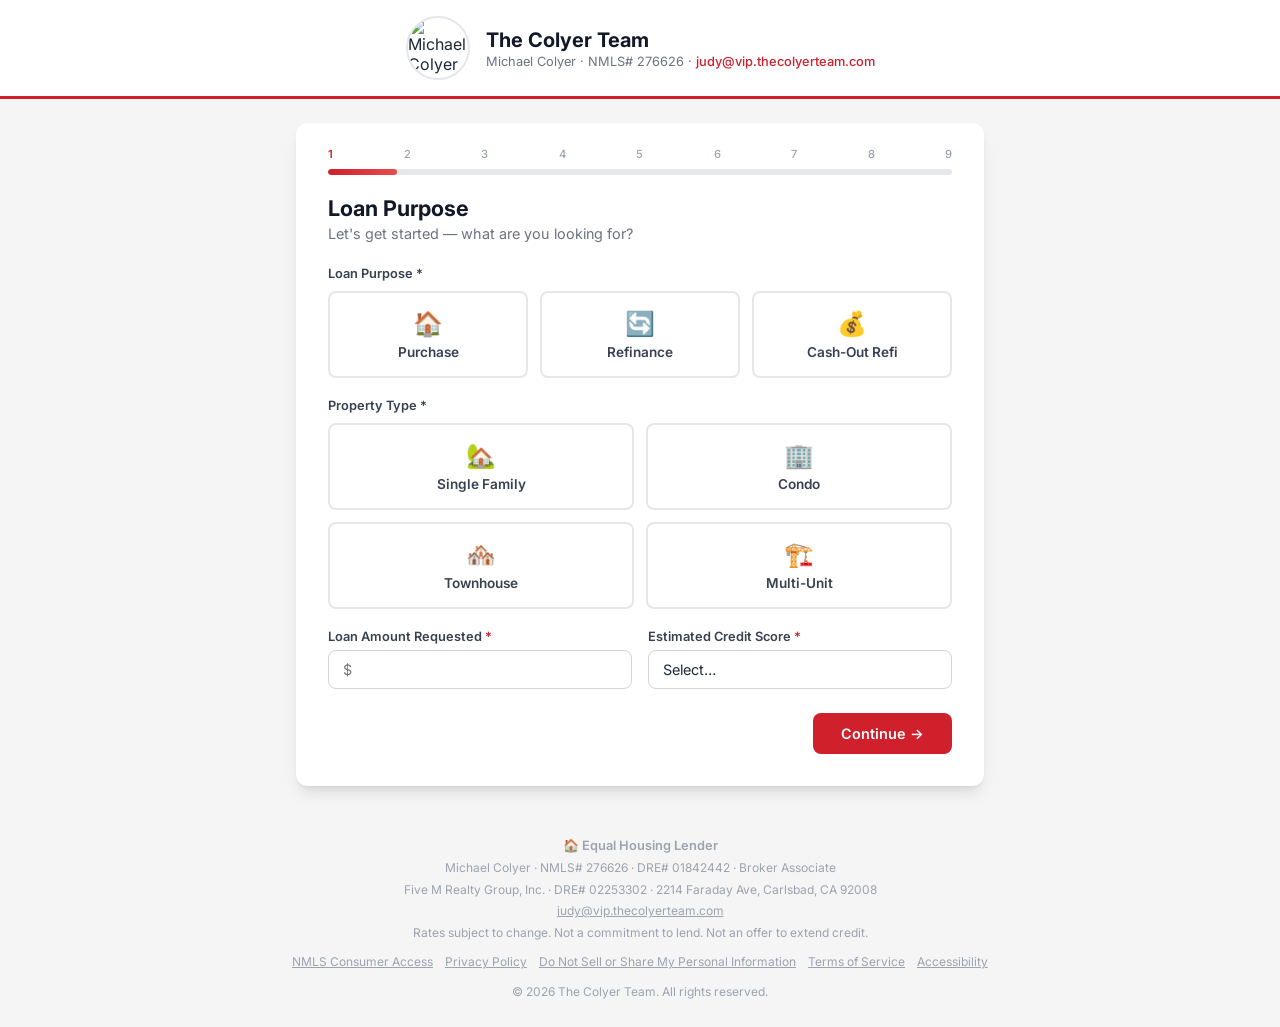
==== index.html @ 595a1e93 "Security fixes: Turnstile widget, RLS, token leak, data cleanup - Remove leaked Netlify deploy token" ====
<!DOCTYPE html>
<html lang="en">
<head>
<meta charset="UTF-8">
<meta name="viewport" content="width=device-width, initial-scale=1.0">
<title>Apply Online — The Colyer Team</title>
<meta name="description" content="Start your home loan application with The Colyer Team. Fast, secure, and easy online application.">
<script src="https://challenges.cloudflare.com/turnstile/v0/api.js" async defer></script>
<link rel="preconnect" href="https://fonts.googleapis.com">
<link href="https://fonts.googleapis.com/css2?family=Inter:wght@300;400;500;600;700&display=swap" rel="stylesheet">
<style>
*,*::before,*::after{box-sizing:border-box;margin:0;padding:0}
:root{--red:#CF202B;--red-dark:#a8191f;--red-light:#fef2f2;--gray-50:#f9fafb;--gray-100:#f3f4f6;--gray-200:#e5e7eb;--gray-300:#d1d5db;--gray-400:#9ca3af;--gray-500:#6b7280;--gray-600:#4b5563;--gray-700:#374151;--gray-800:#1f2937;--gray-900:#111827;--shadow:0 1px 3px rgba(0,0,0,.1),0 1px 2px rgba(0,0,0,.06);--shadow-md:0 4px 6px -1px rgba(0,0,0,.1),0 2px 4px -2px rgba(0,0,0,.1);--shadow-lg:0 10px 15px -3px rgba(0,0,0,.1),0 4px 6px -4px rgba(0,0,0,.1);--radius:8px;--radius-lg:12px}
html{font-family:'Inter',system-ui,-apple-system,sans-serif;color:var(--gray-800);background:#f5f5f5;-webkit-font-smoothing:antialiased}
body{min-height:100vh;display:flex;flex-direction:column}
a{color:var(--red);text-decoration:none}
.ohnohoney{opacity:0;position:absolute;top:0;left:0;height:0;width:0;z-index:-1;overflow:hidden}

/* Header */
.header{background:#fff;border-bottom:3px solid var(--red);padding:16px 24px;display:flex;align-items:center;justify-content:center;gap:16px;flex-wrap:wrap}
.header img{width:64px;height:64px;border-radius:50%;object-fit:cover;border:2px solid var(--gray-200)}
.header-info{text-align:left}
.header-info h1{font-size:1.25rem;font-weight:700;color:var(--gray-900)}
.header-info p{font-size:.8rem;color:var(--gray-500);margin-top:2px}
.header-info a{color:var(--red);font-weight:500}

/* Main container */
.main{flex:1;max-width:720px;width:100%;margin:24px auto;padding:0 16px}
.card{background:#fff;border-radius:var(--radius-lg);box-shadow:var(--shadow-lg);overflow:hidden}

/* Progress */
.progress-wrap{padding:24px 32px 0;position:relative}
.progress-steps{display:flex;justify-content:space-between;margin-bottom:8px;font-size:.7rem;color:var(--gray-400);font-weight:500}
.progress-steps span.active{color:var(--red);font-weight:600}
.progress-steps span.done{color:var(--gray-600)}
.progress-bar{height:6px;background:var(--gray-200);border-radius:3px;overflow:hidden}
.progress-fill{height:100%;background:linear-gradient(90deg,var(--red),#e74c4c);border-radius:3px;transition:width .4s ease}
.step-title{margin-top:20px;font-size:1.35rem;font-weight:700;color:var(--gray-900)}
.step-subtitle{font-size:.9rem;color:var(--gray-500);margin-top:4px}

/* Form */
.form-body{padding:24px 32px 32px}
.step{display:none}
.step.active{display:block}
.form-row{display:grid;grid-template-columns:1fr 1fr;gap:16px;margin-bottom:16px}
.form-row.single{grid-template-columns:1fr}
.form-row.triple{grid-template-columns:1fr 1fr 1fr}
.form-group{display:flex;flex-direction:column}
.form-group label{font-size:.8rem;font-weight:600;color:var(--gray-700);margin-bottom:6px}
.form-group .req{color:var(--red)}
.form-group input,.form-group select,.form-group textarea{padding:10px 14px;border:1.5px solid var(--gray-300);border-radius:var(--radius);font-size:.9rem;font-family:inherit;color:var(--gray-800);background:#fff;transition:border-color .2s,box-shadow .2s;outline:none}
.form-group input:focus,.form-group select:focus,.form-group textarea:focus{border-color:var(--red);box-shadow:0 0 0 3px rgba(207,32,43,.1)}
.form-group input.invalid,.form-group select.invalid{border-color:var(--red);background:var(--red-light)}
.form-group .error-msg{font-size:.75rem;color:var(--red);margin-top:4px;display:none}
.form-group input.invalid~.error-msg,.form-group select.invalid~.error-msg{display:block}
select{appearance:none;background-image:url("data:image/svg+xml,%3Csvg xmlns='http://www.w3.org/2000/svg' width='12' height='12' viewBox='0 0 12 12'%3E%3Cpath fill='%236b7280' d='M6 8L1 3h10z'/%3E%3C/svg%3E");background-repeat:no-repeat;background-position:right 12px center;padding-right:36px}

/* Radio/check cards */
.option-grid{display:grid;grid-template-columns:1fr 1fr;gap:12px;margin-bottom:20px}
.option-grid.col3{grid-template-columns:1fr 1fr 1fr}
.option-card{position:relative;border:2px solid var(--gray-200);border-radius:var(--radius);padding:16px;text-align:center;cursor:pointer;transition:all .2s;background:#fff}
.option-card:hover{border-color:var(--gray-400);background:var(--gray-50)}
.option-card.selected{border-color:var(--red);background:var(--red-light)}
.option-card input{position:absolute;opacity:0;width:0;height:0}
.option-card .icon{font-size:1.5rem;margin-bottom:6px}
.option-card .label{font-size:.85rem;font-weight:600;color:var(--gray-700)}
.option-card.selected .label{color:var(--red)}

/* Yes/No declarations */
.decl-item{display:flex;justify-content:space-between;align-items:center;padding:14px 0;border-bottom:1px solid var(--gray-100)}
.decl-item:last-child{border-bottom:none}
.decl-text{font-size:.85rem;color:var(--gray-700);flex:1;margin-right:16px}
.decl-toggle{display:flex;gap:8px}
.decl-toggle label{padding:6px 16px;border:1.5px solid var(--gray-300);border-radius:var(--radius);font-size:.8rem;font-weight:600;cursor:pointer;transition:all .2s}
.decl-toggle label:hover{border-color:var(--gray-400)}
.decl-toggle input{display:none}
.decl-toggle input:checked+label,.decl-toggle label.sel{background:var(--red);color:#fff;border-color:var(--red)}

/* Upload zone */
.upload-zone{border:2px dashed var(--gray-300);border-radius:var(--radius-lg);padding:40px 20px;text-align:center;cursor:pointer;transition:all .2s;background:var(--gray-50)}
.upload-zone:hover,.upload-zone.dragover{border-color:var(--red);background:var(--red-light)}
.upload-zone .icon{font-size:2.5rem;margin-bottom:8px}
.upload-zone p{font-size:.9rem;color:var(--gray-500)}
.upload-zone .browse{color:var(--red);font-weight:600;text-decoration:underline;cursor:pointer}
.file-list{margin-top:16px}
.file-item{display:flex;align-items:center;justify-content:space-between;padding:10px 14px;background:var(--gray-50);border-radius:var(--radius);margin-bottom:8px;font-size:.85rem}
.file-item .name{flex:1;overflow:hidden;text-overflow:ellipsis;white-space:nowrap;margin-right:12px}
.file-item .size{color:var(--gray-400);margin-right:12px;flex-shrink:0}
.file-item .remove{color:var(--red);cursor:pointer;font-weight:700;font-size:1.1rem;flex-shrink:0}

/* Review summary */
.review-section{margin-bottom:20px}
.review-section h3{font-size:.9rem;font-weight:700;color:var(--red);border-bottom:2px solid var(--red-light);padding-bottom:6px;margin-bottom:10px}
.review-row{display:flex;justify-content:space-between;padding:4px 0;font-size:.85rem}
.review-row .rlabel{color:var(--gray-500)}
.review-row .rval{font-weight:500;color:var(--gray-800);text-align:right;max-width:60%}

/* Consent */
.consent-box{background:var(--gray-50);border:1px solid var(--gray-200);border-radius:var(--radius);padding:16px;margin:16px 0;font-size:.8rem;color:var(--gray-600);line-height:1.6;max-height:200px;overflow-y:auto}
.check-row{display:flex;align-items:flex-start;gap:10px;margin:12px 0;font-size:.85rem;color:var(--gray-700)}
.check-row input[type=checkbox]{margin-top:3px;accent-color:var(--red);width:18px;height:18px;flex-shrink:0}
.sig-group{margin-top:16px}
.sig-group label{font-size:.8rem;font-weight:600;color:var(--gray-700);display:block;margin-bottom:6px}
.sig-group input{width:100%;padding:12px 16px;border:1.5px solid var(--gray-300);border-radius:var(--radius);font-size:1.1rem;font-family:'Brush Script MT',cursive,'Inter',sans-serif;font-style:italic;outline:none}
.sig-group input:focus{border-color:var(--red);box-shadow:0 0 0 3px rgba(207,32,43,.1)}

/* Buttons */
.btn-row{display:flex;justify-content:space-between;margin-top:24px;gap:12px}
.btn{padding:12px 28px;border-radius:var(--radius);font-size:.9rem;font-weight:600;font-family:inherit;cursor:pointer;transition:all .2s;border:none}
.btn-back{background:var(--gray-100);color:var(--gray-600)}.btn-back:hover{background:var(--gray-200)}
.btn-next{background:var(--red);color:#fff;margin-left:auto}.btn-next:hover{background:var(--red-dark)}
.btn-next:disabled{opacity:.5;cursor:not-allowed}
.btn-submit{background:var(--red);color:#fff;font-size:1rem;padding:14px 40px;margin-left:auto}.btn-submit:hover{background:var(--red-dark)}

/* Success */
.success-screen{display:none;text-align:center;padding:60px 32px}
.success-screen .checkmark{width:80px;height:80px;border-radius:50%;background:linear-gradient(135deg,#22c55e,#16a34a);margin:0 auto 24px;display:flex;align-items:center;justify-content:center;font-size:2.5rem;color:#fff}
.success-screen h2{font-size:1.5rem;font-weight:700;color:var(--gray-900);margin-bottom:8px}
.success-screen p{color:var(--gray-500);font-size:.95rem;margin-bottom:6px}

/* Footer */
.footer{text-align:center;padding:24px 16px;font-size:.75rem;color:var(--gray-400);line-height:1.8}
.footer .ehl{font-weight:600;font-size:.8rem}
.footer a{color:var(--gray-400);text-decoration:underline}
.footer a:hover{color:#fff}
.footer-links{margin:8px 0;display:flex;flex-wrap:wrap;justify-content:center;gap:4px 12px}
.compliance-modal-overlay{display:none;position:fixed;inset:0;background:rgba(0,0,0,.6);z-index:9999;align-items:center;justify-content:center}
.compliance-modal-overlay.active{display:flex}
.compliance-modal{background:#fff;color:#1f2937;border-radius:16px;max-width:600px;width:90%;max-height:80vh;overflow-y:auto;padding:32px;position:relative}
.compliance-modal h2{font-size:1.2rem;margin-bottom:12px}
.compliance-modal p,.compliance-modal li{font-size:.85rem;line-height:1.6;margin-bottom:8px}
.compliance-modal ul{padding-left:20px}
.compliance-modal .close-btn{position:absolute;top:12px;right:16px;font-size:1.5rem;cursor:pointer;color:#4b5563;background:none;border:none}

/* Responsive */
@media(max-width:600px){
  .form-row,.form-row.triple{grid-template-columns:1fr}
  .option-grid,.option-grid.col3{grid-template-columns:1fr 1fr}
  .form-body{padding:20px 16px 24px}
  .progress-wrap{padding:20px 16px 0}
  .header{padding:12px 16px}
  .btn{padding:10px 20px;font-size:.85rem}
}

/* Spinner */
.spinner{display:inline-block;width:20px;height:20px;border:3px solid rgba(255,255,255,.3);border-top-color:#fff;border-radius:50%;animation:spin .6s linear infinite;vertical-align:middle;margin-right:8px}
@keyframes spin{to{transform:rotate(360deg)}}
</style>
</head>
<body>

<!-- Header -->
<header class="header">
  <img src="https://apuctuqlmykeemtcasji.supabase.co/storage/v1/object/public/profile-photos/57f82d21-31e6-45b9-aa0d-c7b8764f464a/1770136298733-ri7748.png" alt="Michael Colyer" width="64" height="64">
  <div class="header-info">
    <h1>The Colyer Team</h1>
    <p>Michael Colyer · NMLS# 276626 · <a href="mailto:judy@vip.thecolyerteam.com">judy@vip.thecolyerteam.com</a></p>
  </div>
</header>

<main class="main">
<div class="card">

<!-- Progress -->
<div class="progress-wrap">
  <div class="progress-steps" id="progressSteps"></div>
  <div class="progress-bar"><div class="progress-fill" id="progressFill" style="width:11.1%"></div></div>
  <h2 class="step-title" id="stepTitle">Loan Purpose</h2>
  <p class="step-subtitle" id="stepSubtitle">Let's get started — what are you looking for?</p>
</div>

<form id="loanForm" novalidate autocomplete="off">
<!-- Honeypot -->
<div class="ohnohoney"><label>Leave blank<input type="text" name="website" id="ohnohoney" tabindex="-1" autocomplete="off"></label></div>
<input type="hidden" id="formLoadTime">

<div class="form-body">

<!-- Step 1: Loan Purpose -->
<div class="step active" data-step="1">
  <label style="font-size:.8rem;font-weight:600;color:var(--gray-700);margin-bottom:10px;display:block">Loan Purpose <span class="req">*</span></label>
  <div class="option-grid col3" data-field="loanPurpose">
    <label class="option-card"><input type="radio" name="loanPurpose" value="Purchase"><div class="icon">🏠</div><div class="label">Purchase</div></label>
    <label class="option-card"><input type="radio" name="loanPurpose" value="Refinance"><div class="icon">🔄</div><div class="label">Refinance</div></label>
    <label class="option-card"><input type="radio" name="loanPurpose" value="Cash-Out Refi"><div class="icon">💰</div><div class="label">Cash-Out Refi</div></label>
  </div>
  <label style="font-size:.8rem;font-weight:600;color:var(--gray-700);margin-bottom:10px;display:block">Property Type <span class="req">*</span></label>
  <div class="option-grid" data-field="propertyType">
    <label class="option-card"><input type="radio" name="propertyType" value="Single Family"><div class="icon">🏡</div><div class="label">Single Family</div></label>
    <label class="option-card"><input type="radio" name="propertyType" value="Condo"><div class="icon">🏢</div><div class="label">Condo</div></label>
    <label class="option-card"><input type="radio" name="propertyType" value="Townhouse"><div class="icon">🏘️</div><div class="label">Townhouse</div></label>
    <label class="option-card"><input type="radio" name="propertyType" value="Multi-Unit"><div class="icon">🏗️</div><div class="label">Multi-Unit</div></label>
  </div>
  <div class="form-row">
    <div class="form-group" id="loanAmountGroup"><label>Loan Amount Requested <span class="req">*</span></label><input type="text" name="loanAmount" placeholder="$" autocomplete="off" inputmode="numeric"><span class="error-msg">Required</span></div>
    <div class="form-group" id="purchasePriceGroup" style="display:none"><label>Estimated Purchase Price <span class="req">*</span></label><input type="text" name="purchasePrice" id="purchasePriceInput" placeholder="$" autocomplete="off" inputmode="numeric"><span class="error-msg">Required</span></div>
    <div class="form-group"><label>Estimated Credit Score <span class="req">*</span></label><select name="estimatedCreditScore"><option value="">Select…</option><option>760+</option><option>740-759</option><option>720-739</option><option>700-719</option><option>680-699</option><option>660-679</option><option>640-659</option><option>620-639</option><option>Below 620</option></select><span class="error-msg">Required</span></div>
  </div>
  <div class="form-row" id="downPaymentRow" style="display:none">
    <div class="form-group"><label>Down Payment Amount</label><input type="text" name="downPayment" id="downPaymentInput" placeholder="$" autocomplete="off" inputmode="numeric"></div>
    <div class="form-group"><label>Down Payment Source</label><select name="downPaymentSource"><option value="">Select…</option><option>Savings</option><option>Gift</option><option>Sale of Property</option><option>Other</option></select></div>
  </div>
  <div class="form-row single" id="calcLoanAmountRow" style="display:none">
    <div class="form-group">
      <label>Loan Amount <span style="color:var(--gray-400);font-weight:400;font-style:italic;font-size:.75rem">(calculated: Purchase Price − Down Payment)</span></label>
      <input type="text" id="calcLoanAmountDisplay" readonly placeholder="—" style="background:var(--gray-50);color:var(--gray-700);cursor:default;font-weight:600;border-color:var(--gray-200)">
      <span id="downPaymentErrorMsg" style="font-size:.75rem;color:var(--red);margin-top:4px;display:none">Down payment cannot exceed purchase price</span>
    </div>
  </div>
</div>

<!-- Step 2: Property Info -->
<div class="step" data-step="2">
  <div class="form-row single"><div class="form-group"><label>Property Address <span class="req">*</span></label><input type="text" name="propAddress" data-min="8" autocomplete="off"><span class="error-msg">Please enter a valid address (min 8 characters)</span></div></div>
  <div class="form-row triple">
    <div class="form-group"><label>City <span class="req">*</span></label><input type="text" name="propCity" data-min="2" autocomplete="off"><span class="error-msg">Required</span></div>
    <div class="form-group"><label>State <span class="req">*</span></label><select name="propState"><option value="">Select…</option></select><span class="error-msg">Required</span></div>
    <div class="form-group"><label>ZIP <span class="req">*</span></label><input type="text" name="propZip" maxlength="5" pattern="\d{5}" autocomplete="off"><span class="error-msg">5-digit ZIP</span></div>
  </div>
  <div class="form-row">
    <div class="form-group"><label>Estimated Value <span class="req">*</span></label><input type="text" name="propValue" placeholder="$" autocomplete="off" inputmode="numeric"><span class="error-msg">Required</span></div>
    <div class="form-group"><label>Intended Use <span class="req">*</span></label><select name="propUse"><option value="">Select…</option><option>Primary Residence</option><option>Secondary Home</option><option>Investment Property</option></select><span class="error-msg">Required</span></div>
  </div>
  <div class="form-row single"><div class="form-group"><label>County</label><input type="text" name="propCounty" autocomplete="off"></div></div>
</div>

<!-- Step 3: Borrower Info -->
<div class="step" data-step="3">
  <div class="form-row">
    <div class="form-group"><label>First Name <span class="req">*</span></label><input type="text" name="firstName" data-min="2" autocomplete="off"><span class="error-msg">Min 2 characters</span></div>
    <div class="form-group"><label>Last Name <span class="req">*</span></label><input type="text" name="lastName" data-min="2" autocomplete="off"><span class="error-msg">Min 2 characters</span></div>
  </div>
  <div class="form-row">
    <div class="form-group"><label>Email <span class="req">*</span></label><input type="email" name="email" autocomplete="off"><span class="error-msg">Valid email required</span></div>
    <div class="form-group"><label>Phone <span class="req">*</span></label><input type="tel" name="phone" placeholder="(555) 555-5555" inputmode="numeric" autocomplete="off"><span class="error-msg">10-11 digits required</span></div>
  </div>
  <div class="form-row">
    <div class="form-group"><label>Date of Birth <span class="req">*</span></label><input type="text" name="dob" placeholder="MM/DD/YYYY" inputmode="numeric" maxlength="10" autocomplete="off"><span class="error-msg">Enter as MM/DD/YYYY</span></div>
    <div class="form-group"><label>Marital Status <span class="req">*</span></label><select name="maritalStatus"><option value="">Select…</option><option>Single</option><option>Married</option><option>Separated</option><option>Divorced</option><option>Widowed</option></select><span class="error-msg">Required</span></div>
  </div>
  <div class="form-row">
    <div class="form-group"><label>Number of Dependents</label><input type="number" name="dependents" min="0" max="20" value="0" autocomplete="off"></div>
    <div class="form-group"><label>Social Security Number <span class="req">*</span></label><input type="password" name="ssn" maxlength="11" placeholder="XXX-XX-XXXX" autocomplete="off" inputmode="numeric"><span class="error-msg">9 digits required</span></div>
  </div>

  <p style="font-size:.85rem;font-weight:600;color:var(--gray-600);margin:16px 0 10px">Race/Ethnicity (HMDA)</p>
  <div style="display:grid;grid-template-columns:1fr 1fr;gap:8px;margin-bottom:16px" id="raceEthnicityGroup">
    <label class="check-row" style="margin:0"><input type="checkbox" name="raceEthnicity" value="American Indian/Alaska Native"> American Indian/Alaska Native</label>
    <label class="check-row" style="margin:0"><input type="checkbox" name="raceEthnicity" value="Asian"> Asian</label>
    <label class="check-row" style="margin:0"><input type="checkbox" name="raceEthnicity" value="Black/African American"> Black/African American</label>
    <label class="check-row" style="margin:0"><input type="checkbox" name="raceEthnicity" value="Native Hawaiian/Pacific Islander"> Native Hawaiian/Pacific Islander</label>
    <label class="check-row" style="margin:0"><input type="checkbox" name="raceEthnicity" value="White"> White</label>
    <label class="check-row" style="margin:0"><input type="checkbox" name="raceEthnicity" value="Hispanic/Latino"> Hispanic/Latino</label>
    <label class="check-row" style="margin:0"><input type="checkbox" name="raceEthnicity" value="Not Hispanic/Latino"> Not Hispanic/Latino</label>
    <label class="check-row" style="margin:0"><input type="checkbox" name="raceEthnicity" value="I do not wish to provide"> I do not wish to provide</label>
  </div>

  <p style="font-size:.85rem;font-weight:600;color:var(--gray-600);margin:0 0 10px">Sex</p>
  <div style="display:flex;gap:16px;margin-bottom:16px">
    <label class="check-row" style="margin:0"><input type="radio" name="sex" value="Male" style="accent-color:var(--red)"> Male</label>
    <label class="check-row" style="margin:0"><input type="radio" name="sex" value="Female" style="accent-color:var(--red)"> Female</label>
    <label class="check-row" style="margin:0"><input type="radio" name="sex" value="I do not wish to provide" style="accent-color:var(--red)"> I do not wish to provide</label>
  </div>

  <div style="margin-top:16px">
    <label style="display:flex;align-items:center;gap:8px;cursor:pointer;font-size:.85rem;font-weight:600;color:var(--gray-700)">
      <input type="checkbox" id="addCoBorrower" style="accent-color:var(--red);width:18px;height:18px"> Add Co-Borrower
    </label>
    <div id="coBorrowerBlock" style="display:none;margin-top:12px;padding:16px;border:1px solid var(--gray-200);border-radius:var(--radius-lg);background:var(--gray-50)">
      <div class="form-row">
        <div class="form-group"><label>Co-Borrower First Name</label><input type="text" name="coBorrFirstName" autocomplete="off"></div>
        <div class="form-group"><label>Co-Borrower Last Name</label><input type="text" name="coBorrLastName" autocomplete="off"></div>
      </div>
      <div class="form-row">
        <div class="form-group"><label>Co-Borrower Email</label><input type="email" name="coBorrEmail" autocomplete="off"></div>
        <div class="form-group"><label>Co-Borrower Phone</label><input type="tel" name="coBorrPhone" inputmode="numeric" autocomplete="off"></div>
      </div>
      <div class="form-row">
        <div class="form-group"><label>Co-Borrower Date of Birth</label><input type="text" name="coBorrDob" placeholder="MM/DD/YYYY" inputmode="numeric" maxlength="10" autocomplete="off"></div>
        <div class="form-group"><label>Co-Borrower SSN</label><input type="password" name="coBorrSsn" maxlength="11" placeholder="XXX-XX-XXXX" autocomplete="off" inputmode="numeric"></div>
      </div>
      <div class="form-row single">
        <div class="form-group"><label>Co-Borrower Marital Status</label><select name="coBorrMarital"><option value="">Select…</option><option>Single</option><option>Married</option><option>Separated</option><option>Divorced</option><option>Widowed</option></select></div>
      </div>
    </div>
  </div>
</div>

<!-- Step 4: Current Address -->
<div class="step" data-step="4">
  <div class="form-row single"><div class="form-group"><label>Street Address <span class="req">*</span></label><input type="text" name="curStreet" data-min="8" autocomplete="off"><span class="error-msg">Min 8 characters</span></div></div>
  <div class="form-row triple">
    <div class="form-group"><label>City <span class="req">*</span></label><input type="text" name="curCity" data-min="2" autocomplete="off"><span class="error-msg">Required</span></div>
    <div class="form-group"><label>State <span class="req">*</span></label><select name="curState"><option value="">Select…</option></select><span class="error-msg">Required</span></div>
    <div class="form-group"><label>ZIP <span class="req">*</span></label><input type="text" name="curZip" maxlength="5" pattern="\d{5}" autocomplete="off"><span class="error-msg">5-digit ZIP</span></div>
  </div>
  <div class="form-row">
    <div class="form-group"><label>Own or Rent <span class="req">*</span></label><select name="curOwnRent"><option value="">Select…</option><option>Own</option><option>Rent</option><option>Living Rent-Free</option></select><span class="error-msg">Required</span></div>
    <div class="form-group"><label>Years at Address <span class="req">*</span></label><input type="number" name="curYears" min="0" max="99" autocomplete="off"><span class="error-msg">Required</span></div>
  </div>
  <div class="form-row single"><div class="form-group"><label>Monthly Housing Expense (rent/mortgage payment)</label><input type="text" name="monthlyHousingExpense" placeholder="$/mo" autocomplete="off" inputmode="numeric"></div></div>
  <div id="prevAddrBlock" style="display:none">
    <p style="font-size:.85rem;font-weight:600;color:var(--gray-600);margin:16px 0 10px">Previous Address (less than 2 years at current)</p>
    <div class="form-row single"><div class="form-group"><label>Street</label><input type="text" name="prevStreet" autocomplete="off"></div></div>
    <div class="form-row triple">
      <div class="form-group"><label>City</label><input type="text" name="prevCity" autocomplete="off"></div>
      <div class="form-group"><label>State</label><select name="prevState"><option value="">Select…</option></select></div>
      <div class="form-group"><label>ZIP</label><input type="text" name="prevZip" maxlength="5" autocomplete="off"></div>
    </div>
  </div>
</div>

<!-- Step 5: Employment -->
<div class="step" data-step="5">
  <div class="form-row">
    <div class="form-group"><label>Employer Name <span class="req">*</span></label><input type="text" name="empName" data-min="2" autocomplete="off"><span class="error-msg">Required</span></div>
    <div class="form-group"><label>Job Title <span class="req">*</span></label><input type="text" name="empTitle" data-min="2" autocomplete="off"><span class="error-msg">Required</span></div>
  </div>
  <div class="form-row">
    <div class="form-group"><label>Employer Phone</label><input type="tel" name="empPhone" inputmode="numeric" autocomplete="off"></div>
    <div class="form-group"><label>Start Date <span class="req">*</span></label><input type="text" name="empStartDate" placeholder="MM/YYYY" inputmode="numeric" maxlength="7" autocomplete="off"><span class="error-msg">Enter as MM/YYYY</span></div>
  </div>
  <div class="form-row single">
    <div class="form-group"><label style="color:var(--gray-500);font-style:italic" id="empYearsCalc"></label>
    <input type="hidden" name="empYears" value="">
    </div>
  </div>
  <div class="form-row">
    <div class="form-group"><label>Self-Employed?</label><select name="selfEmployed"><option value="No">No</option><option value="Yes">Yes</option></select></div>
    <div class="form-group"></div>
  </div>

  <p style="font-size:.85rem;font-weight:600;color:var(--gray-600);margin:16px 0 10px">Monthly Income Breakdown <span class="req">*</span></p>
  <div class="form-row">
    <div class="form-group"><label>Base / Salary <span class="req">*</span></label><input type="text" name="baseIncome" placeholder="$/mo" autocomplete="off" inputmode="numeric"><span class="error-msg">Required</span></div>
    <div class="form-group"><label>Overtime</label><input type="text" name="overtimeIncome" placeholder="$/mo" autocomplete="off" inputmode="numeric"></div>
  </div>
  <div class="form-row">
    <div class="form-group"><label>Bonus</label><input type="text" name="bonusIncome" placeholder="$/mo" autocomplete="off" inputmode="numeric"></div>
    <div class="form-group"><label>Commission</label><input type="text" name="commissionIncome" placeholder="$/mo" autocomplete="off" inputmode="numeric"></div>
  </div>
  <div class="form-row">
    <div class="form-group"><label>Other Income</label><input type="text" name="otherIncome" placeholder="$/mo" autocomplete="off" inputmode="numeric"></div>
    <div class="form-group"><label>Other Income Source</label><input type="text" name="otherIncomeSource" placeholder="e.g. rental, alimony" autocomplete="off"></div>
  </div>
  <div class="form-row single">
    <div class="form-group"><label style="font-weight:700;color:var(--gray-800)" id="totalIncomeLabel">Total Monthly Income: $0</label>
    <input type="hidden" name="monthlyIncome" value="">
    </div>
  </div>

  <div id="prevEmpBlock" style="display:none">
    <p style="font-size:.85rem;font-weight:600;color:var(--gray-600);margin:16px 0 10px">Previous Employer (less than 2 years at current)</p>
    <div class="form-row">
      <div class="form-group"><label>Employer</label><input type="text" name="prevEmpName" autocomplete="off"></div>
      <div class="form-group"><label>Title</label><input type="text" name="prevEmpTitle" autocomplete="off"></div>
    </div>
    <div class="form-row">
      <div class="form-group"><label>Start Date</label><input type="text" name="prevEmpStartDate" placeholder="MM/YYYY" inputmode="numeric" maxlength="7" autocomplete="off"></div>
      <div class="form-group"><label>Monthly Income</label><input type="text" name="prevEmpIncome" placeholder="$" autocomplete="off" inputmode="numeric"></div>
    </div>
    <input type="hidden" name="prevEmpYears" value="">
  </div>
</div>

<!-- Step 6: Assets & Liabilities -->
<div class="step" data-step="6">
  <p style="font-size:.85rem;font-weight:600;color:var(--gray-600);margin-bottom:12px">Assets</p>
  <div class="form-row">
    <div class="form-group"><label>Checking Account Balance</label><input type="text" name="checkingBal" placeholder="$" autocomplete="off" inputmode="numeric"></div>
    <div class="form-group"><label>Savings Account Balance</label><input type="text" name="savingsBal" placeholder="$" autocomplete="off" inputmode="numeric"></div>
  </div>
  <div class="form-row single"><div class="form-group"><label>Other Real Estate Owned (estimated value)</label><input type="text" name="otherRE" placeholder="$0" autocomplete="off" inputmode="numeric"></div></div>
  <div class="form-row">
    <div class="form-group"><label>Retirement Account Balance</label><input type="text" name="retirementBal" placeholder="$" autocomplete="off" inputmode="numeric"></div>
    <div class="form-group"><label>Stocks/Bonds Balance</label><input type="text" name="stocksBondsBal" placeholder="$" autocomplete="off" inputmode="numeric"></div>
  </div>
  <div class="form-row">
    <div class="form-group"><label>Gift Funds Amount</label><input type="text" name="giftFundsAmount" placeholder="$" autocomplete="off" inputmode="numeric"></div>
    <div class="form-group"><label>Gift Funds Source</label><select name="giftFundsSource"><option value="">Select…</option><option>Relative</option><option>Employer</option><option>Government</option><option>Other</option></select></div>
  </div>
  <p style="font-size:.85rem;font-weight:600;color:var(--gray-600);margin:16px 0 12px">Monthly Debts</p>
  <div class="form-row">
    <div class="form-group"><label>Auto Loan</label><input type="text" name="debtAuto" placeholder="$/mo" autocomplete="off" inputmode="numeric"></div>
    <div class="form-group"><label>Student Loans</label><input type="text" name="debtStudent" placeholder="$/mo" autocomplete="off" inputmode="numeric"></div>
  </div>
  <div class="form-row">
    <div class="form-group"><label>Credit Card Payments</label><input type="text" name="debtCC" placeholder="$/mo" autocomplete="off" inputmode="numeric"></div>
    <div class="form-group"><label>Other Mortgage</label><input type="text" name="debtMortgage" placeholder="$/mo" autocomplete="off" inputmode="numeric"></div>
  </div>
</div>

<!-- Step 7: Declarations -->
<div class="step" data-step="7">
  <div id="declarations"></div>
</div>

<!-- Step 8: Document Upload -->
<div class="step" data-step="8">
  <p style="font-size:.85rem;color:var(--gray-500);margin-bottom:16px">You can securely upload recent paystubs, W-2s, tax returns, and other requested docs here. You'll also receive a secure 'needs list' link after you apply where you can upload additional documents.</p>
  <div class="upload-zone" id="uploadZone">
    <div class="icon">📄</div>
    <p>Drag & drop files here or <span class="browse">browse</span></p>
    <p style="font-size:.75rem;color:var(--gray-400);margin-top:8px">PDF, JPG, PNG · Max 10MB per file · Max 50MB total</p>
  </div>
  <input type="file" id="fileInput" multiple accept=".pdf,.jpg,.jpeg,.png" style="display:none">
  <div class="file-list" id="fileList"></div>
</div>

<!-- Step 9: Review & Submit -->
<div class="step" data-step="9">
  <div id="reviewSummary"></div>
  <div class="consent-box">
    <strong>Authorization & Consent</strong><br><br>
    By signing below, I authorize The Colyer Team and its lending partners to verify the information provided in this application, including but not limited to employment, income, assets, and credit history. I consent to the pulling of my credit report for the purpose of evaluating my mortgage application.<br><br>
    I certify that all information provided is true and accurate to the best of my knowledge. I understand that providing false information may result in denial of my application and potential legal consequences.<br><br>
    I acknowledge that this application is not a commitment to lend and that all loans are subject to underwriting approval, property appraisal, and satisfaction of all applicable conditions.
  </div>
  <div class="check-row"><input type="checkbox" id="consentCredit"><label for="consentCredit">I authorize a credit check and verification of the information provided. <span class="req">*</span></label></div>
  <div class="check-row"><input type="checkbox" id="consentEsign"><label for="consentEsign">I agree to conduct this transaction electronically (E-Sign consent). <span class="req">*</span></label></div>
  <div class="sig-group">
    <label>Electronic Signature (type your full legal name) <span class="req">*</span></label>
    <input type="text" id="eSignature" placeholder="Your Full Legal Name" autocomplete="off">
  </div>
</div>

<!-- Turnstile -->
<div class="cf-turnstile" data-sitekey="0x4AAAAAAC-J09w-tH_XGw8q" data-callback="onTurnstileSuccess" style="margin-top:16px;"></div>
<input type="hidden" id="cfTurnstileResponse" name="cf_turnstile_response" value="">

<!-- Buttons -->
<div class="btn-row">
  <button type="button" class="btn btn-back" id="btnBack" style="display:none">← Back</button>
  <button type="button" class="btn btn-next" id="btnNext">Continue →</button>
  <button type="button" class="btn btn-submit" id="btnSubmit" style="display:none">Submit Application</button>
</div>

</div>
</form>

<!-- Success -->
<div class="success-screen" id="successScreen">
  <div class="checkmark">✓</div>
  <h2>Application Submitted!</h2>
  <p>Thank you for applying with The Colyer Team.</p>
  <p><strong>We'll contact you within 1 business day.</strong></p>
  <p style="margin-top:20px;font-size:.85rem;color:var(--gray-400)">Questions? Email <a href="mailto:judy@vip.thecolyerteam.com">judy@vip.thecolyerteam.com</a></p>
</div>

</div>
</main>

<footer class="footer">
  <div class="ehl">🏠 Equal Housing Lender</div>
  Michael Colyer · NMLS# 276626 · DRE# 01842442 · Broker Associate<br>
  Five M Realty Group, Inc. · DRE# 02253302 · 2214 Faraday Ave, Carlsbad, CA 92008<br>
  <a href="mailto:judy@vip.thecolyerteam.com">judy@vip.thecolyerteam.com</a><br>
  Rates subject to change. Not a commitment to lend. Not an offer to extend credit.<br>
  <div class="footer-links">
    <a href="https://www.nmlsconsumeraccess.org/" target="_blank" rel="noopener">NMLS Consumer Access</a>
    <a href="#" onclick="document.getElementById('privacyModal').classList.add('active');return false">Privacy Policy</a>
    <a href="#" onclick="document.getElementById('dnsModal').classList.add('active');return false">Do Not Sell or Share My Personal Information</a>
    <a href="#" onclick="document.getElementById('tosModal').classList.add('active');return false">Terms of Service</a>
    <a href="#" onclick="document.getElementById('adaModal').classList.add('active');return false">Accessibility</a>
  </div>
  © 2026 The Colyer Team. All rights reserved.
</footer>

<div class="compliance-modal-overlay" id="privacyModal" onclick="if(event.target===this)this.classList.remove('active')"><div class="compliance-modal"><button class="close-btn" onclick="document.getElementById('privacyModal').classList.remove('active')">&times;</button><h2>Privacy Policy</h2><p><strong>Effective Date:</strong> April 1, 2026</p><p>The Colyer Team is committed to protecting your privacy.</p><h3 style="font-size:.95rem;margin:12px 0 6px">Information We Collect</h3><ul><li>Contact and identification information (name, SSN, DOB, address)</li><li>Financial information (income, assets, employment, credit authorization)</li><li>Property information (address, estimated value)</li><li>Usage data (pages visited)</li></ul><h3 style="font-size:.95rem;margin:12px 0 6px">How We Use Your Information</h3><ul><li>To process your mortgage loan application</li><li>To verify your identity and financial qualifications</li><li>To comply with federal and state lending regulations</li></ul><h3 style="font-size:.95rem;margin:12px 0 6px">Your California Privacy Rights (CCPA/CPRA)</h3><p>California residents have the right to know what personal information we collect, request deletion (subject to legal retention requirements), and opt out of sale/sharing. Contact <a href="mailto:judy@vip.thecolyerteam.com">judy@vip.thecolyerteam.com</a>.</p></div></div>

<div class="compliance-modal-overlay" id="dnsModal" onclick="if(event.target===this)this.classList.remove('active')"><div class="compliance-modal"><button class="close-btn" onclick="document.getElementById('dnsModal').classList.remove('active')">&times;</button><h2>Do Not Sell or Share My Personal Information</h2><p>Under CCPA/CPRA, you have the right to opt out of the sale or sharing of your personal information. We do not sell your personal information. To submit a request, email <a href="mailto:judy@vip.thecolyerteam.com">judy@vip.thecolyerteam.com</a> with subject "Do Not Sell or Share."</p></div></div>

<div class="compliance-modal-overlay" id="tosModal" onclick="if(event.target===this)this.classList.remove('active')"><div class="compliance-modal"><button class="close-btn" onclick="document.getElementById('tosModal').classList.remove('active')">&times;</button><h2>Terms of Service</h2><p><strong>Effective Date:</strong> April 1, 2026</p><p>By accessing and using this website, you agree to these Terms of Service. This site is operated by Michael Colyer, Broker Associate, DRE# 01842442, NMLS# 276626, under Five M Realty Group, Inc., DRE# 02253302.</p><p>This website is provided for informational purposes only and does not constitute an offer to lend or a guarantee of any terms. All loan applications are subject to credit approval.</p><p>Information on this site does not constitute legal, financial, or tax advice. We make no warranties regarding accuracy or completeness. Contact <a href="mailto:judy@vip.thecolyerteam.com">judy@vip.thecolyerteam.com</a> with questions.</p></div></div>

<div class="compliance-modal-overlay" id="adaModal" onclick="if(event.target===this)this.classList.remove('active')"><div class="compliance-modal"><button class="close-btn" onclick="document.getElementById('adaModal').classList.remove('active')">&times;</button><h2>Accessibility Statement</h2><p>The Colyer Team is committed to digital accessibility. We aim to conform to WCAG 2.1 Level AA. If you have difficulty using this site, contact us at <a href="mailto:judy@vip.thecolyerteam.com">judy@vip.thecolyerteam.com</a>.</p></div></div>

<script>
// Turnstile callback
function onTurnstileSuccess(token) {
  document.getElementById('cfTurnstileResponse').value = token;
}
window.onTurnstileSuccess = onTurnstileSuccess;

(function(){
'use strict';

// Timestamp for bot protection
document.getElementById('formLoadTime').value = Date.now();

// States dropdown
const states = ['AL','AK','AZ','AR','CA','CO','CT','DE','FL','GA','HI','ID','IL','IN','IA','KS','KY','LA','ME','MD','MA','MI','MN','MS','MO','MT','NE','NV','NH','NJ','NM','NY','NC','ND','OH','OK','OR','PA','RI','SC','SD','TN','TX','UT','VT','VA','WA','WV','WI','WY'];
document.querySelectorAll('select[name$="State"]').forEach(sel=>{
  states.forEach(s=>{const o=document.createElement('option');o.value=s;o.textContent=s;sel.appendChild(o)});
});

// Declarations
const declQuestions = [
  'Are there any outstanding judgments against you?',
  'Have you been declared bankrupt within the past 7 years?',
  'Have you had property foreclosed upon in the last 7 years?',
  'Are you a party to a lawsuit?',
  'Have you directly or indirectly been obligated on any loan which resulted in foreclosure, transfer of title in lieu of foreclosure, or judgment?',
  'Are you presently delinquent or in default on any Federal debt?',
  'Are you obligated to pay alimony, child support, or separate maintenance?',
  'Is any part of the down payment borrowed?',
  'Are you a co-maker or endorser on a note?',
  'Are you a US citizen?',
  'Are you a permanent resident alien?',
  'Do you intend to occupy the property as your primary residence?'
];
const declContainer = document.getElementById('declarations');
declQuestions.forEach((q,i)=>{
  declContainer.innerHTML += `<div class="decl-item"><span class="decl-text">${q}</span><div class="decl-toggle"><input type="radio" name="decl${i}" id="decl${i}y" value="Yes"><label for="decl${i}y">Yes</label><input type="radio" name="decl${i}" id="decl${i}n" value="No"><label for="decl${i}n">No</label></div></div>`;
});
// Style declaration toggles
document.querySelectorAll('.decl-toggle input').forEach(inp=>{
  inp.addEventListener('change',()=>{
    inp.closest('.decl-toggle').querySelectorAll('label').forEach(l=>l.classList.remove('sel'));
    if(inp.checked) inp.nextElementSibling?.classList.add('sel') || inp.previousElementSibling?.classList.add('sel');
    // Fix: label is the next sibling for radio
    const lbl = document.querySelector(`label[for="${inp.id}"]`);
    if(lbl) {inp.closest('.decl-toggle').querySelectorAll('label').forEach(l=>l.classList.remove('sel')); lbl.classList.add('sel');}
  });
});

// Step management
const stepData = [
  {title:'Loan Purpose',sub:'Let\'s get started — what are you looking for?'},
  {title:'Property Details',sub:'Tell us about the property'},
  {title:'Your Information',sub:'We\'ll keep this secure'},
  {title:'Current Address',sub:'Where do you live now?'},
  {title:'Employment',sub:'Tell us about your work'},
  {title:'Assets & Debts',sub:'Your financial picture'},
  {title:'Declarations',sub:'Standard mortgage questions'},
  {title:'Documents',sub:'Upload supporting files (optional)'},
  {title:'Review & Submit',sub:'Almost done — verify and sign'}
];
let currentStep = 1;
const totalSteps = 9;
const form = document.getElementById('loanForm');
const btnNext = document.getElementById('btnNext');
const btnBack = document.getElementById('btnBack');
const btnSubmit = document.getElementById('btnSubmit');

function updateUI(){
  document.querySelectorAll('.step').forEach(s=>s.classList.remove('active'));
  document.querySelector(`.step[data-step="${currentStep}"]`).classList.add('active');
  document.getElementById('stepTitle').textContent = stepData[currentStep-1].title;
  document.getElementById('stepSubtitle').textContent = stepData[currentStep-1].sub;
  document.getElementById('progressFill').style.width = (currentStep/totalSteps*100)+'%';
  btnBack.style.display = currentStep===1?'none':'inline-block';
  btnNext.style.display = currentStep===totalSteps?'none':'inline-block';
  btnSubmit.style.display = currentStep===totalSteps?'inline-block':'none';
  // Progress step labels
  const ps = document.getElementById('progressSteps');
  ps.innerHTML = '';
  for(let i=1;i<=totalSteps;i++){
    const sp = document.createElement('span');
    sp.textContent = i;
    if(i===currentStep) sp.className='active';
    else if(i<currentStep) sp.className='done';
    ps.appendChild(sp);
  }
  if(currentStep===9) buildReview();
  window.scrollTo({top:0,behavior:'smooth'});
}

// Option cards
document.querySelectorAll('.option-card input').forEach(inp=>{
  inp.addEventListener('change',()=>{
    inp.closest('.option-grid').querySelectorAll('.option-card').forEach(c=>c.classList.remove('selected'));
    inp.closest('.option-card').classList.add('selected');
  });
});

// Show/hide fields based on Loan Purpose (Purchase vs Refi)
function updatePurposeFields(purpose){
  const isPurchase = purpose === 'Purchase';
  // Loan Amount Requested (refi) vs Estimated Purchase Price (purchase)
  document.getElementById('loanAmountGroup').style.display = isPurchase ? 'none' : 'flex';
  document.getElementById('purchasePriceGroup').style.display = isPurchase ? 'flex' : 'none';
  // Down payment row
  document.getElementById('downPaymentRow').style.display = isPurchase ? 'grid' : 'none';
  // Calculated loan amount row
  document.getElementById('calcLoanAmountRow').style.display = isPurchase ? 'flex' : 'none';
  // Clear calculated display if switching away from purchase
  if(!isPurchase){
    document.getElementById('calcLoanAmountDisplay').value = '';
    document.getElementById('downPaymentErrorMsg').style.display = 'none';
  }
  // Recalculate if switching to purchase
  if(isPurchase) calcLoanAmount();
}
document.querySelectorAll('[name="loanPurpose"]').forEach(inp=>{
  inp.addEventListener('change',()=>updatePurposeFields(inp.value));
});

// Auto-calculate Loan Amount for Purchase loans
function calcLoanAmount(){
  const ppRaw = document.getElementById('purchasePriceInput').value.replace(/[^0-9.]/g,'');
  const dpRaw = document.getElementById('downPaymentInput').value.replace(/[^0-9.]/g,'');
  const pp = parseFloat(ppRaw)||0;
  const dp = parseFloat(dpRaw)||0;
  const errMsg = document.getElementById('downPaymentErrorMsg');
  const display = document.getElementById('calcLoanAmountDisplay');
  if(dp > pp && pp > 0){
    errMsg.style.display = 'block';
    display.value = '—';
  } else {
    errMsg.style.display = 'none';
    if(pp > 0){
      const loanAmt = pp - dp;
      display.value = '$'+loanAmt.toLocaleString('en-US');
    } else {
      display.value = '';
    }
  }
}
document.getElementById('purchasePriceInput').addEventListener('input', calcLoanAmount);
document.getElementById('purchasePriceInput').addEventListener('blur', calcLoanAmount);
document.getElementById('downPaymentInput').addEventListener('input', calcLoanAmount);
document.getElementById('downPaymentInput').addEventListener('blur', calcLoanAmount);

// Co-borrower toggle
document.getElementById('addCoBorrower').addEventListener('change',function(){
  document.getElementById('coBorrowerBlock').style.display = this.checked?'block':'none';
});

// Show/hide previous address
const curYears = document.querySelector('[name="curYears"]');
curYears?.addEventListener('input',()=>{
  document.getElementById('prevAddrBlock').style.display = parseInt(curYears.value)<2?'block':'none';
});
// Employment start date formatting (MM/YYYY) and auto-calc years
function calcYearsFromStart(mmyyyy){
  const parts = mmyyyy.split('/');
  if(parts.length!==2) return null;
  const m=parseInt(parts[0]),y=parseInt(parts[1]);
  if(!m||!y||m<1||m>12||y<1950||y>2099) return null;
  const now=new Date();
  let years=(now.getFullYear()-y)+((now.getMonth()+1-m)/12);
  return Math.max(0,Math.round(years*10)/10);
}
document.querySelectorAll('[name="empStartDate"],[name="prevEmpStartDate"]').forEach(field=>{
  field.addEventListener('input',e=>{
    let v=e.target.value.replace(/\D/g,'');
    if(v.length>6) v=v.slice(0,6);
    if(v.length>=3) v=v.slice(0,2)+'/'+v.slice(2);
    e.target.value=v;
    // Auto-calc years
    if(v.length===7){
      const yrs=calcYearsFromStart(v);
      if(field.name==='empStartDate'){
        document.querySelector('[name="empYears"]').value=yrs!==null?Math.floor(yrs):'';
        document.getElementById('empYearsCalc').textContent=yrs!==null?`≈ ${yrs.toFixed(1)} years at current employer`:'';
        document.getElementById('prevEmpBlock').style.display=(yrs!==null&&yrs<2)?'block':'none';
      }else{
        document.querySelector('[name="prevEmpYears"]').value=yrs!==null?Math.floor(yrs):'';
      }
    }
  });
});

// Income auto-total
function updateIncomeTotal(){
  const parse=n=>{const v=parseFloat((document.querySelector(`[name="${n}"]`)?.value||'').replace(/[^0-9.]/g,''));return isNaN(v)?0:v;};
  const total=parse('baseIncome')+parse('overtimeIncome')+parse('bonusIncome')+parse('commissionIncome')+parse('otherIncome');
  document.getElementById('totalIncomeLabel').textContent='Total Monthly Income: $'+total.toLocaleString('en-US');
  document.querySelector('[name="monthlyIncome"]').value=total||'';
}
['baseIncome','overtimeIncome','bonusIncome','commissionIncome','otherIncome'].forEach(n=>{
  const el=document.querySelector(`[name="${n}"]`);
  if(el){el.addEventListener('input',updateIncomeTotal);el.addEventListener('blur',updateIncomeTotal);}
});

// SSN formatting
const ssnField = document.querySelector('[name="ssn"]');
ssnField.addEventListener('input',e=>{
  let v = e.target.value.replace(/\D/g,'');
  if(v.length>9) v=v.slice(0,9);
  if(v.length>5) v=v.slice(0,3)+'-'+v.slice(3,5)+'-'+v.slice(5);
  else if(v.length>3) v=v.slice(0,3)+'-'+v.slice(3);
  e.target.value = v;
});

// Co-borrower SSN formatting
const coBorrSsnField = document.querySelector('[name="coBorrSsn"]');
if(coBorrSsnField){
  coBorrSsnField.addEventListener('input', function(){
    let v = this.value.replace(/\D/g,'').slice(0,9);
    if(v.length>5) v = v.slice(0,3)+'-'+v.slice(3,5)+'-'+v.slice(5);
    else if(v.length>3) v = v.slice(0,3)+'-'+v.slice(3);
    this.value = v;
  });
}

// HMDA mutual exclusion — Hispanic/Latino vs Not Hispanic/Latino
const hispEl = document.querySelector('[name="raceEthnicity"][value="Hispanic/Latino"]');
const notHispEl = document.querySelector('[name="raceEthnicity"][value="Not Hispanic/Latino"]');
if(hispEl && notHispEl){
  hispEl.addEventListener('change', () => { if(hispEl.checked) notHispEl.checked = false; });
  notHispEl.addEventListener('change', () => { if(notHispEl.checked) hispEl.checked = false; });
}

// Currency formatting (exclude phone/tel fields)
document.querySelectorAll('[inputmode="numeric"]').forEach(inp=>{
  if(inp.type==='tel'||inp.name.toLowerCase().includes('phone')||inp.name==='ssn'||inp.name==='coBorrSsn'||inp.name==='dob'||inp.name==='coBorrDob'||inp.name==='empStartDate'||inp.name==='prevEmpStartDate') return;
  inp.addEventListener('blur',()=>{
    const v = inp.value.replace(/[^0-9.]/g,'');
    if(v) inp.value = '$'+Number(v).toLocaleString('en-US');
  });
  inp.addEventListener('focus',()=>{
    inp.value = inp.value.replace(/[^0-9.]/g,'');
  });
});

// Phone formatting
const phoneField = document.querySelector('[name="phone"]');
phoneField.addEventListener('input',e=>{
  let v = e.target.value.replace(/\D/g,'');
  if(v.length>10) v=v.slice(0,11);
  if(v.length>=7) v='('+v.slice(0,3)+') '+v.slice(3,6)+'-'+v.slice(6);
  else if(v.length>=4) v='('+v.slice(0,3)+') '+v.slice(3);
  e.target.value = v;
});

// DOB formatting (MM/DD/YYYY with auto-slashes)
document.querySelectorAll('[name="dob"],[name="coBorrDob"]').forEach(field=>{
  field.addEventListener('input',e=>{
    let v = e.target.value.replace(/\D/g,'');
    if(v.length>8) v=v.slice(0,8);
    if(v.length>=5) v=v.slice(0,2)+'/'+v.slice(2,4)+'/'+v.slice(4);
    else if(v.length>=3) v=v.slice(0,2)+'/'+v.slice(2);
    e.target.value = v;
  });
});

// Validation
function validateStep(step){
  let valid = true;
  const el = document.querySelector(`.step[data-step="${step}"]`);
  if(step===1){
    if(!form.loanPurpose.value){valid=false;alert('Please select a loan purpose.');}
    else if(!form.propertyType.value){valid=false;alert('Please select a property type.');}
    else if(form.loanPurpose.value==='Purchase'){
      // For purchase: require purchase price, down payment, and validate amounts
      const pp = document.getElementById('purchasePriceInput');
      if(!pp||!pp.value||pp.value==='$0'||pp.value===''){
        alert('Please enter an estimated purchase price.');
        pp?.scrollIntoView({behavior:'smooth',block:'center'});
        return false;
      }
      const dp = document.getElementById('downPaymentInput');
      if(!dp||!dp.value||dp.value==='$0'||dp.value===''){
        alert('Please enter a down payment amount for a purchase loan.');
        dp?.scrollIntoView({behavior:'smooth',block:'center'});
        return false;
      }
      const ppVal = parseFloat((pp.value||'').replace(/[^0-9.]/g,''))||0;
      const dpVal = parseFloat((dp.value||'').replace(/[^0-9.]/g,''))||0;
      if(dpVal > ppVal){
        alert('Down payment cannot exceed purchase price.');
        dp?.scrollIntoView({behavior:'smooth',block:'center'});
        return false;
      }
    } else {
      // Refi/Cash-Out: validate loanAmount field
      const la = document.querySelector('[name="loanAmount"]');
      if(!la||!la.value||la.value==='$0'||la.value===''){
        alert('Please enter the loan amount requested.');
        la?.scrollIntoView({behavior:'smooth',block:'center'});
        return false;
      }
    }
    return valid;
  }
  // Validate required fields in step
  const isPurchase = form.loanPurpose.value === 'Purchase';
  const propFields = ['propAddress','propCity','propState','propZip'];
  el.querySelectorAll('input[type="text"],input[type="email"],input[type="tel"],input[type="date"],input[type="number"],input[type="password"],select').forEach(inp=>{
    const lbl = inp.closest('.form-group')?.querySelector('label');
    const required = lbl?.querySelector('.req');
    if(!required) return;
    // Skip property address validation for Purchase
    if(isPurchase && propFields.includes(inp.name)) return;
    inp.classList.remove('invalid');
    let val = inp.value.trim();
    if(!val){inp.classList.add('invalid');valid=false;return;}
    const min = inp.dataset.min;
    if(min && val.length<parseInt(min)){inp.classList.add('invalid');valid=false;return;}
    if(inp.type==='email' && !/^[^\s@]+@[^\s@]+\.[^\s@]+$/.test(val)){inp.classList.add('invalid');valid=false;return;}
    if(inp.name==='phone'){const digits=val.replace(/\D/g,'');if(digits.length<10||digits.length>11){inp.classList.add('invalid');valid=false;return;}}
    if(inp.name==='ssn'){const digits=val.replace(/\D/g,'');if(digits.length!==9){inp.classList.add('invalid');valid=false;return;}}
    if(inp.name.endsWith('Zip')&&!/^\d{5}$/.test(val)){inp.classList.add('invalid');valid=false;return;}
    if(inp.name==='empStartDate'&&!/^\d{2}\/\d{4}$/.test(val)){inp.classList.add('invalid');valid=false;return;}
  });
  if(step===3){
    // Age validation — must be 18+
    const dobVal = document.querySelector('[name="dob"]')?.value;
    if(dobVal){
      const [m,d,y] = dobVal.split('/').map(Number);
      const dob = new Date(y,m-1,d);
      const age = (new Date() - dob) / (365.25*24*60*60*1000);
      if(age < 18){
        alert('Borrower must be at least 18 years old.');
        return false;
      }
    }
    // Co-borrower required fields when co-borrower is added
    if(document.getElementById('addCoBorrower')?.checked){
      const cbReq = ['coBorrFirstName','coBorrLastName','coBorrEmail','coBorrSsn'];
      for(const fn of cbReq){
        const f = document.querySelector(`[name="${fn}"]`);
        if(!f||!f.value.trim()){
          alert('Please complete all required co-borrower fields (First Name, Last Name, Email, SSN).');
          f?.scrollIntoView({behavior:'smooth',block:'center'});
          return false;
        }
      }
    }
  }
  if(step===7){
    // Validate all declarations are answered
    const declGroups = document.querySelectorAll('.decl-toggle');
    for(let i=0;i<declGroups.length;i++){
      const answered = declGroups[i].querySelector('input[type="radio"]:checked');
      if(!answered){
        alert('Please answer all declaration questions before continuing.');
        declGroups[i].scrollIntoView({behavior:'smooth',block:'center'});
        return false;
      }
    }
  }
  return valid;
}

// File upload
const uploadedFiles = [];
const uploadZone = document.getElementById('uploadZone');
const fileInput = document.getElementById('fileInput');
const fileList = document.getElementById('fileList');
const ALLOWED = ['application/pdf','image/jpeg','image/png'];
const ALLOWED_EXT = ['.pdf','.jpg','.jpeg','.png'];
const MAX_SIZE = 10*1024*1024;
const MAX_TOTAL = 50*1024*1024;
const SUPABASE_URL = 'https://apuctuqlmykeemtcasji.supabase.co';
const SUPABASE_KEY = 'eyJhbGciOiJIUzI1NiIsInR5cCI6IkpXVCJ9.eyJpc3MiOiJzdXBhYmFzZSIsInJlZiI6ImFwdWN0dXFsbXlrZWVtdGNhc2ppIiwicm9sZSI6ImFub24iLCJpYXQiOjE3NTk3ODY5NjMsImV4cCI6MjA3NTM2Mjk2M30.Kyjei2lczrVkFJkOzI8ViLEc-qiOBPrv5TtT6G33MHU';

uploadZone.addEventListener('click',()=>fileInput.click());
uploadZone.addEventListener('dragover',e=>{e.preventDefault();uploadZone.classList.add('dragover');});
uploadZone.addEventListener('dragleave',()=>uploadZone.classList.remove('dragover'));
uploadZone.addEventListener('drop',e=>{e.preventDefault();uploadZone.classList.remove('dragover');handleFiles(e.dataTransfer.files);});
fileInput.addEventListener('change',()=>{handleFiles(fileInput.files);fileInput.value='';});

function totalFileSize(){return uploadedFiles.reduce((s,f)=>s+f.size,0);}

function handleFiles(files){
  Array.from(files).forEach(f=>{
    if(uploadedFiles.length>=20){alert('Maximum 20 files allowed');return;}
    const ext = '.'+f.name.split('.').pop().toLowerCase();
    if(!ALLOWED.includes(f.type)&&!ALLOWED_EXT.includes(ext)){alert(`${f.name}: Only PDF, JPG, and PNG files are accepted.`);return;}
    if(f.size>MAX_SIZE){alert(`${f.name}: File exceeds 10 MB limit.`);return;}
    if(totalFileSize()+f.size>MAX_TOTAL){alert(`${f.name}: Adding this file would exceed the 50 MB total limit.`);return;}
    uploadedFiles.push(f);
  });
  renderFiles();
}
function fmtSize(s){return s<1024?s+'B':s<1048576?(s/1024).toFixed(1)+' KB':(s/1048576).toFixed(1)+' MB';}
function renderFiles(){
  fileList.innerHTML='';
  uploadedFiles.forEach((f,i)=>{
    const status = f._status||'ready';
    const icon = status==='uploaded'?'✅':status==='failed'?'❌':status==='uploading'?'⏳':'📎';
    const label = status==='uploaded'?'Uploaded':status==='failed'?'Failed':status==='uploading'?'Uploading…':'Ready';
    fileList.innerHTML+=`<div class="file-item"><span class="name">${icon} ${f.name}</span><span class="size">${fmtSize(f.size)} · ${label}</span>${status==='ready'||status==='failed'?`<span class="remove" data-i="${i}">✕</span>`:''}</div>`;
  });
  fileList.querySelectorAll('.remove').forEach(btn=>btn.addEventListener('click',()=>{
    uploadedFiles.splice(parseInt(btn.dataset.i),1);renderFiles();
  }));
}

async function uploadFilesToStorage(loanAppId){
  if(!uploadedFiles.length) return;
  for(const f of uploadedFiles){
    f._status='uploading';
    renderFiles();
    const sanitized = f.name.replace(/[^a-zA-Z0-9._-]/g,'_');
    const storagePath = `loan_${loanAppId}/${Date.now()}_${crypto.randomUUID()}_${sanitized}`;
    try{
      const upResp = await fetch(`${SUPABASE_URL}/storage/v1/object/needs-list-docs/${storagePath}`,{
        method:'POST',
        headers:{'Authorization':'Bearer '+SUPABASE_KEY,'apikey':SUPABASE_KEY,'Content-Type':f.type,'x-upsert':'false'},
        body:f
      });
      if(!upResp.ok) throw new Error(await upResp.text());
      // Insert record into loan_documents
      await fetch(`${SUPABASE_URL}/rest/v1/loan_documents`,{
        method:'POST',
        headers:{'Content-Type':'application/json','apikey':SUPABASE_KEY,'Authorization':'Bearer '+SUPABASE_KEY,'Prefer':'return=minimal'},
        body:JSON.stringify({loan_application_id:loanAppId,file_name:f.name,storage_path:storagePath,mime_type:f.type,size_bytes:f.size,source:'web_app',uploaded_by:'borrower_web',document_type:'borrower_upload',document_name:f.name,status:'received',received_at:new Date().toISOString()})
      });
      f._status='uploaded';
    }catch(e){
      console.error('Upload failed:',f.name,e);
      f._status='failed';
    }
    renderFiles();
  }
}

// Review
function gv(name){const el=form.elements[name];return el?el.value||'—':'—';}
function buildReview(){
  const ssnRaw = gv('ssn').replace(/\D/g,'');
  const ssnMasked = ssnRaw.length===9?'***-**-'+ssnRaw.slice(5):'—';
  const sections = [
    {title:'Loan Details',rows:(function(){
      const isPurch = form.loanPurpose.value === 'Purchase';
      const calcDisplay = document.getElementById('calcLoanAmountDisplay').value;
      const rows = [['Purpose',gv('loanPurpose')],['Property Type',gv('propertyType')]];
      if(isPurch){
        rows.push(['Estimated Purchase Price', document.getElementById('purchasePriceInput').value||'—']);
        rows.push(['Down Payment', document.getElementById('downPaymentInput').value||'—']);
        rows.push(['Down Payment Source', gv('downPaymentSource')]);
        rows.push(['Loan Amount (calculated)', calcDisplay||'—']);
      } else {
        rows.push(['Loan Amount Requested', gv('loanAmount')]);
      }
      rows.push(['Credit Score', gv('estimatedCreditScore')]);
      return rows;
    })()},
    {title:'Property',rows:[['Address',gv('propAddress')],['City/State/ZIP',gv('propCity')+', '+gv('propState')+' '+gv('propZip')],['County',gv('propCounty')],['Est. Value',gv('propValue')],['Use',gv('propUse')]]},
    {title:'Borrower',rows:[['Name',gv('firstName')+' '+gv('lastName')],['Email',gv('email')],['Phone',gv('phone')],['DOB',gv('dob')],['SSN',ssnMasked],['Marital Status',gv('maritalStatus')],['Dependents',gv('dependents')]]},
    {title:'Address',rows:[['Current',gv('curStreet')+', '+gv('curCity')+', '+gv('curState')+' '+gv('curZip')],['Own/Rent',gv('curOwnRent')],['Years',gv('curYears')]]},
    {title:'Employment',rows:[['Employer',gv('empName')],['Title',gv('empTitle')],['Start Date',gv('empStartDate')],['Base/Salary',gv('baseIncome')||'$0'],['Overtime',gv('overtimeIncome')||'$0'],['Bonus',gv('bonusIncome')||'$0'],['Commission',gv('commissionIncome')||'$0'],['Other Income',gv('otherIncome')||'$0'],['Total Monthly',document.getElementById('totalIncomeLabel').textContent.replace('Total Monthly Income: ','')]]},
    {title:'Assets',rows:[['Checking',gv('checkingBal')||'$0'],['Savings',gv('savingsBal')||'$0'],['Other RE',gv('otherRE')||'$0'],['Retirement',gv('retirementBal')||'$0'],['Stocks/Bonds',gv('stocksBondsBal')||'$0'],['Gift Funds',gv('giftFundsAmount')||'$0'],['Gift Source',gv('giftFundsSource')]]},
    {title:'Monthly Debts',rows:[['Auto',gv('debtAuto')||'$0'],['Student',gv('debtStudent')||'$0'],['Credit Cards',gv('debtCC')||'$0'],['Other Mortgage',gv('debtMortgage')||'$0']]},
    {title:'Documents',rows:[['Files uploaded',uploadedFiles.length+' file(s)']]}
  ];
  let html='';
  sections.forEach(s=>{
    html+=`<div class="review-section"><h3>${s.title}</h3>`;
    s.rows.forEach(r=>html+=`<div class="review-row"><span class="rlabel">${r[0]}</span><span class="rval">${r[1]}</span></div>`);
    html+='</div>';
  });
  document.getElementById('reviewSummary').innerHTML=html;
}

// Navigation
btnNext.addEventListener('click',()=>{
  if(!validateStep(currentStep)) return;
  currentStep++;
  updateUI();
});
btnBack.addEventListener('click',()=>{
  if(currentStep>1){currentStep--;updateUI();}
});

// Submit
btnSubmit.addEventListener('click',async()=>{
  // Validate consent
  if(!document.getElementById('consentCredit').checked||!document.getElementById('consentEsign').checked){alert('Please accept both consent checkboxes.');return;}
  if(!document.getElementById('eSignature').value.trim()){alert('Please provide your electronic signature.');return;}
  // Honeypot
  if(document.getElementById('ohnohoney').value){return;}
  // Timestamp check
  const elapsed = Date.now()-parseInt(document.getElementById('formLoadTime').value);
  if(elapsed<10000){alert('Please take a moment to review your application.');return;}

  // Gather data
  const data = {};
  new FormData(form).forEach((v,k)=>{if(k!=='website') data[k]=v;});
  data.eSignature = document.getElementById('eSignature').value;
  data.consentCredit = true;
  data.consentEsign = true;
  data.submittedAt = new Date().toISOString();
  data.filesCount = uploadedFiles.length;

  // Declarations
  const decls={};
  declQuestions.forEach((q,i)=>{
    const v = form.elements[`decl${i}`]?.value;
    decls[`decl_${i}`] = {question:q, answer:v||'Unanswered'};
  });
  data.declarations = decls;

  btnSubmit.disabled=true;
  btnSubmit.innerHTML='<span class="spinner"></span>Submitting…';

  try{
    const resp = await fetch('https://apuctuqlmykeemtcasji.supabase.co/rest/v1/loan_applications',{
      method:'POST',
      headers:{
        'Content-Type':'application/json',
        'apikey':'eyJhbGciOiJIUzI1NiIsInR5cCI6IkpXVCJ9.eyJpc3MiOiJzdXBhYmFzZSIsInJlZiI6ImFwdWN0dXFsbXlrZWVtdGNhc2ppIiwicm9sZSI6ImFub24iLCJpYXQiOjE3NTk3ODY5NjMsImV4cCI6MjA3NTM2Mjk2M30.Kyjei2lczrVkFJkOzI8ViLEc-qiOBPrv5TtT6G33MHU',
        'Authorization':'Bearer eyJhbGciOiJIUzI1NiIsInR5cCI6IkpXVCJ9.eyJpc3MiOiJzdXBhYmFzZSIsInJlZiI6ImFwdWN0dXFsbXlrZWVtdGNhc2ppIiwicm9sZSI6ImFub24iLCJpYXQiOjE3NTk3ODY5NjMsImV4cCI6MjA3NTM2Mjk2M30.Kyjei2lczrVkFJkOzI8ViLEc-qiOBPrv5TtT6G33MHU',
        'Prefer':'return=minimal'
      },
      body:JSON.stringify((function(){
        // Gather race/ethnicity checkboxes
        const raceEls = document.querySelectorAll('[name="raceEthnicity"]:checked');
        const raceArr = Array.from(raceEls).map(el=>el.value);
        // Gather co-borrower if enabled
        let coBorrower = null;
        if(document.getElementById('addCoBorrower').checked){
          coBorrower = {
            first_name:data.coBorrFirstName||'',last_name:data.coBorrLastName||'',
            email:data.coBorrEmail||'',phone:data.coBorrPhone||'',
            dob:(function(d){if(!d)return'';const p=d.split('/');return p.length===3?p[2]+'-'+p[0]+'-'+p[1]:d;})(data.coBorrDob),ssn_last4:(data.coBorrSsn||'').replace(/\D/g,'').slice(-4),
            marital_status:data.coBorrMarital||''
          };
        }
        const parseCurrency = v=>{const n=parseFloat((v||'').replace(/[^0-9.]/g,''));return isNaN(n)?null:n;};
        const isPurch = data.loanPurpose === 'Purchase';
        return {
          loan_purpose:data.loanPurpose||'',property_type:data.propertyType||'',
          property_address:data.propAddress||null,property_city:data.propCity||null,
          property_state:data.propState||null,property_zip:data.propZip||null,
          property_county:data.propCounty||'',
          estimated_value:parseCurrency(data.propValue),intended_use:data.propUse||'',
          first_name:data.firstName||'',last_name:data.lastName||'',email:data.email||'',
          phone:data.phone||'',dob:(function(d){if(!d)return'';const p=d.split('/');return p.length===3?p[2]+'-'+p[0]+'-'+p[1]:d;})(data.dob),marital_status:data.maritalStatus||'',
          dependents:parseInt(data.dependents)||0,ssn_last4:(data.ssn||'').replace(/\D/g,'').slice(-4),
          current_address:data.curStreet||'',current_city:data.curCity||'',
          current_state:data.curState||'',current_zip:data.curZip||'',
          housing_status:data.curOwnRent||'',years_at_address:parseInt(data.curYears)||null,
          monthly_housing_expense:parseCurrency(data.monthlyHousingExpense),
          employer:data.empName||'',job_title:data.empTitle||'',
          employer_phone:data.empPhone||'',
          employment_start_date:(function(d){if(!d||d.length!==7)return null;const p=d.split('/');return p.length===2?p[1]+'-'+p[0]+'-01':null;})(data.empStartDate),
          years_employed:parseInt(data.empYears)||null,
          self_employed:data.selfEmployed==='Yes',
          base_income:parseCurrency(data.baseIncome),
          overtime_income:parseCurrency(data.overtimeIncome),
          bonus_income:parseCurrency(data.bonusIncome),
          commission_income:parseCurrency(data.commissionIncome),
          other_income:parseCurrency(data.otherIncome),
          other_income_source:data.otherIncomeSource||null,
          monthly_income:parseCurrency(data.monthlyIncome),
          loan_amount:(function(){
            const isPurch = data.loanPurpose === 'Purchase';
            if(isPurch){
              // Use calculated loan amount (purchase price - down payment)
              const ppRaw = document.getElementById('purchasePriceInput').value.replace(/[^0-9.]/g,'');
              const dpRaw = document.getElementById('downPaymentInput').value.replace(/[^0-9.]/g,'');
              const pp = parseFloat(ppRaw)||0;
              const dp = parseFloat(dpRaw)||0;
              const calc = pp - dp;
              return calc > 0 ? calc : null;
            }
            return parseCurrency(data.loanAmount);
          })(),
          purchase_price:(function(){
            if(data.loanPurpose === 'Purchase'){
              const ppRaw = document.getElementById('purchasePriceInput').value.replace(/[^0-9.]/g,'');
              const pp = parseFloat(ppRaw)||0;
              return pp > 0 ? pp : null;
            }
            return null;
          })(),
          down_payment:parseCurrency(data.downPayment),
          down_payment_source:data.downPaymentSource||'',
          estimated_credit_score:data.estimatedCreditScore||'',
          race_ethnicity:raceArr.length?raceArr:null,
          sex:data.sex||'',
          co_borrower:coBorrower,
          checking_balance:parseCurrency(data.checkingBal),
          savings_balance:parseCurrency(data.savingsBal),
          other_real_estate:parseCurrency(data.otherRE),
          previous_city:data.prevCity||null,
          previous_state:data.prevState||null,
          previous_zip:data.prevZip||null,
          previous_employer:data.prevEmpName||null,
          previous_job_title:data.prevEmpTitle||null,
          previous_years_employed:data.prevEmpYears||null,
          previous_monthly_income:parseCurrency(data.prevEmpIncome),
          retirement_balance:parseCurrency(data.retirementBal),
          stocks_bonds_balance:parseCurrency(data.stocksBondsBal),
          gift_funds_amount:parseCurrency(data.giftFundsAmount),
          gift_funds_source:data.giftFundsSource||'',
          monthly_car_payment:parseCurrency(data.debtAuto),
          monthly_student_payment:parseCurrency(data.debtStudent),
          monthly_cc_payment:parseCurrency(data.debtCC),
          monthly_other_debt:parseCurrency(data.debtMortgage),
          declarations:data.declarations||{},
          documents:uploadedFiles.map(f=>({name:f.name,size:f.size,type:f.type})),
          credit_auth_consent:true,e_signature:data.eSignature||'',
          consent_timestamp:new Date().toISOString(),
          loan_officer_id:'57f82d21-31e6-45b9-aa0d-c7b8764f464a',
          cf_turnstile_response:document.getElementById('cfTurnstileResponse').value||''
        };
      })())
    });
    if(!resp.ok){
      const errBody = await resp.text();
      console.error('Submit failed:',resp.status,errBody);
      let userMsg = 'Something went wrong submitting your application. Please try again or call us at (760) 413-2724.';
      try{const j=JSON.parse(errBody);if(j.message)userMsg=j.message;}catch(ignored){}
      alert(userMsg);
      btnSubmit.disabled=false;
      btnSubmit.innerHTML='Submit Application';
      return;
    }
    // Get loan application ID for file uploads
    let loanAppId = null;
    try{const rows=await resp.json();if(Array.isArray(rows)&&rows.length)loanAppId=rows[0].id;}catch(ignored){}

    // Upload documents if any
    if(uploadedFiles.length && loanAppId){
      btnSubmit.innerHTML='<span class="spinner"></span>Uploading documents…';
      await uploadFilesToStorage(loanAppId);
      const failed = uploadedFiles.filter(f=>f._status==='failed');
      if(failed.length) console.warn(failed.length+' file(s) failed to upload');
    }
  }catch(e){
    console.error('Submit error:',e);
    alert('Network error — please check your connection and try again, or call us at (760) 413-2724.');
    btnSubmit.disabled=false;
    btnSubmit.innerHTML='Submit Application';
    return;
  }

  form.style.display='none';
  document.querySelector('.progress-wrap').style.display='none';
  document.querySelector('.btn-row').style.display='none';
  document.getElementById('successScreen').style.display='block';
});

updateUI();
})();
</script>
<script>
(function(){try{fetch('https://apuctuqlmykeemtcasji.supabase.co/rest/v1/page_views',{method:'POST',headers:{'apikey':'eyJhbGciOiJIUzI1NiIsInR5cCI6IkpXVCJ9.eyJpc3MiOiJzdXBhYmFzZSIsInJlZiI6ImFwdWN0dXFsbXlrZWVtdGNhc2ppIiwicm9sZSI6ImFub24iLCJpYXQiOjE3NTk3ODY5NjMsImV4cCI6MjA3NTM2Mjk2M30.Kyjei2lczrVkFJkOzI8ViLEc-qiOBPrv5TtT6G33MHU','Authorization':'Bearer eyJhbGciOiJIUzI1NiIsInR5cCI6IkpXVCJ9.eyJpc3MiOiJzdXBhYmFzZSIsInJlZiI6ImFwdWN0dXFsbXlrZWVtdGNhc2ppIiwicm9sZSI6ImFub24iLCJpYXQiOjE3NTk3ODY5NjMsImV4cCI6MjA3NTM2Mjk2M30.Kyjei2lczrVkFJkOzI8ViLEc-qiOBPrv5TtT6G33MHU','Content-Type':'application/json','Prefer':'return=minimal'},body:JSON.stringify({page:'apply',referrer:document.referrer||null,user_agent:navigator.userAgent})})}catch(e){}})();
</script>
</body>
</html>
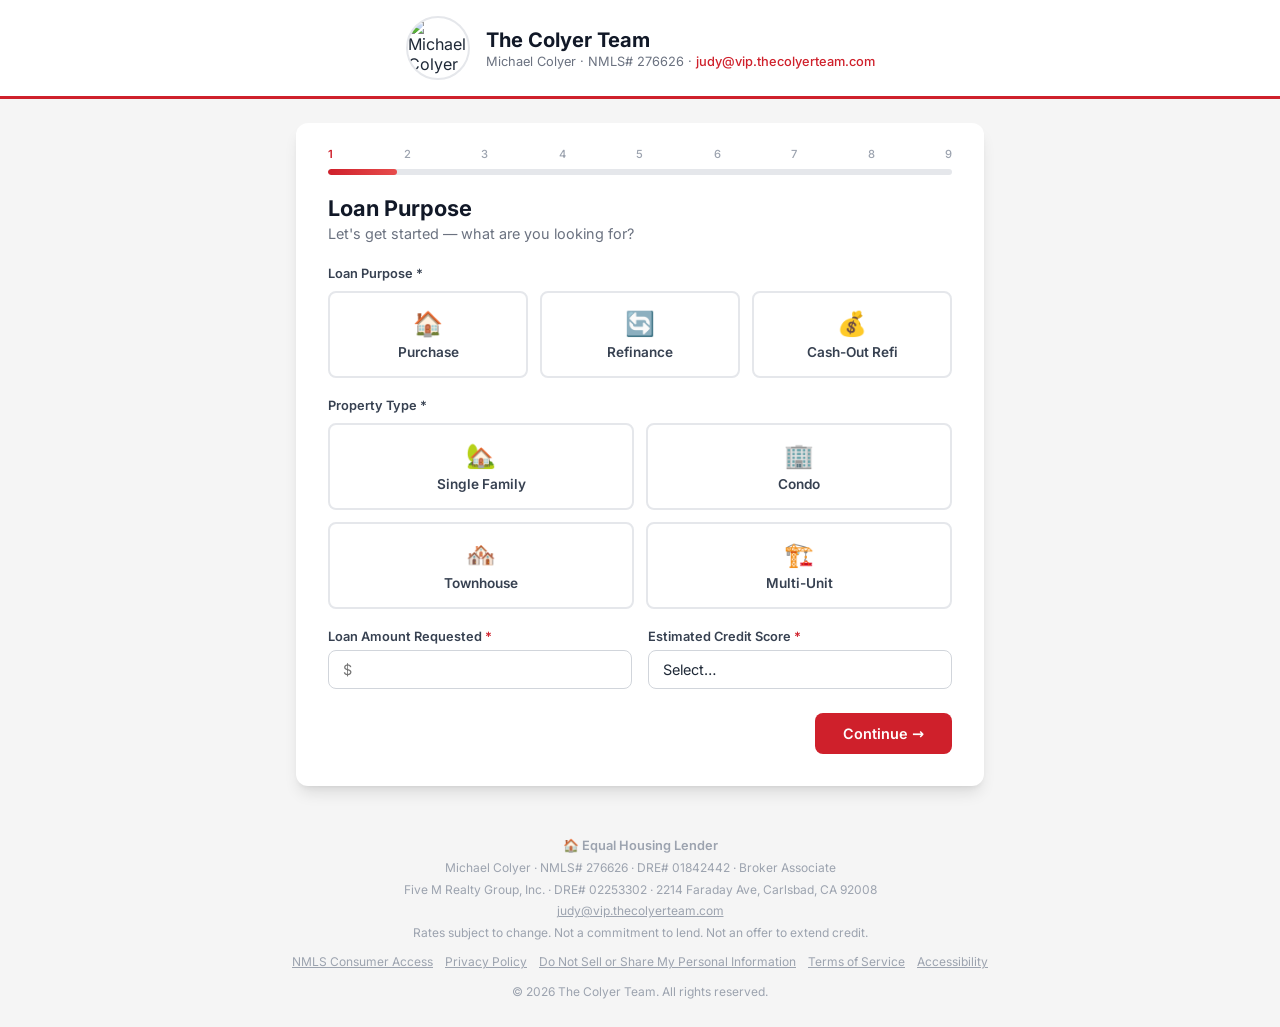
==== commit ee8e6850: "Security audit: compliance doc, XSS fixes, headers, accessibility, self-hosted fonts - Add COMPLIANC" ====
--- a/index.html
+++ b/index.html
@@ -6,8 +6,7 @@
 <title>Apply Online — The Colyer Team</title>
 <meta name="description" content="Start your home loan application with The Colyer Team. Fast, secure, and easy online application.">
 <script src="https://challenges.cloudflare.com/turnstile/v0/api.js" async defer></script>
-<link rel="preconnect" href="https://fonts.googleapis.com">
-<link href="https://fonts.googleapis.com/css2?family=Inter:wght@300;400;500;600;700&display=swap" rel="stylesheet">
+<link rel="stylesheet" href="/fonts/inter-local.css">
 <style>
 *,*::before,*::after{box-sizing:border-box;margin:0;padding:0}
 :root{--red:#CF202B;--red-dark:#a8191f;--red-light:#fef2f2;--gray-50:#f9fafb;--gray-100:#f3f4f6;--gray-200:#e5e7eb;--gray-300:#d1d5db;--gray-400:#9ca3af;--gray-500:#6b7280;--gray-600:#4b5563;--gray-700:#374151;--gray-800:#1f2937;--gray-900:#111827;--shadow:0 1px 3px rgba(0,0,0,.1),0 1px 2px rgba(0,0,0,.06);--shadow-md:0 4px 6px -1px rgba(0,0,0,.1),0 2px 4px -2px rgba(0,0,0,.1);--shadow-lg:0 10px 15px -3px rgba(0,0,0,.1),0 4px 6px -4px rgba(0,0,0,.1);--radius:8px;--radius-lg:12px}
@@ -192,9 +191,9 @@
     <label class="option-card"><input type="radio" name="propertyType" value="Multi-Unit"><div class="icon">🏗️</div><div class="label">Multi-Unit</div></label>
   </div>
   <div class="form-row">
-    <div class="form-group" id="loanAmountGroup"><label>Loan Amount Requested <span class="req">*</span></label><input type="text" name="loanAmount" placeholder="$" autocomplete="off" inputmode="numeric"><span class="error-msg">Required</span></div>
-    <div class="form-group" id="purchasePriceGroup" style="display:none"><label>Estimated Purchase Price <span class="req">*</span></label><input type="text" name="purchasePrice" id="purchasePriceInput" placeholder="$" autocomplete="off" inputmode="numeric"><span class="error-msg">Required</span></div>
-    <div class="form-group"><label>Estimated Credit Score <span class="req">*</span></label><select name="estimatedCreditScore"><option value="">Select…</option><option>760+</option><option>740-759</option><option>720-739</option><option>700-719</option><option>680-699</option><option>660-679</option><option>640-659</option><option>620-639</option><option>Below 620</option></select><span class="error-msg">Required</span></div>
+    <div class="form-group" id="loanAmountGroup"><label>Loan Amount Requested <span class="req">*</span></label><input type="text" name="loanAmount" placeholder="$" autocomplete="off" inputmode="numeric" aria-describedby="err-loanAmount"><span class="error-msg" id="err-loanAmount" role="alert">Required</span></div>
+    <div class="form-group" id="purchasePriceGroup" style="display:none"><label>Estimated Purchase Price <span class="req">*</span></label><input type="text" name="purchasePrice" id="purchasePriceInput" placeholder="$" autocomplete="off" inputmode="numeric" aria-describedby="err-purchasePrice"><span class="error-msg" id="err-purchasePrice" role="alert">Required</span></div>
+    <div class="form-group"><label>Estimated Credit Score <span class="req">*</span></label><select name="estimatedCreditScore" aria-describedby="err-estimatedCreditScore"><option value="">Select…</option><option>760+</option><option>740-759</option><option>720-739</option><option>700-719</option><option>680-699</option><option>660-679</option><option>640-659</option><option>620-639</option><option>Below 620</option></select><span class="error-msg" id="err-estimatedCreditScore" role="alert">Required</span></div>
   </div>
   <div class="form-row" id="downPaymentRow" style="display:none">
     <div class="form-group"><label>Down Payment Amount</label><input type="text" name="downPayment" id="downPaymentInput" placeholder="$" autocomplete="off" inputmode="numeric"></div>
@@ -211,15 +210,15 @@
 
 <!-- Step 2: Property Info -->
 <div class="step" data-step="2">
-  <div class="form-row single"><div class="form-group"><label>Property Address <span class="req">*</span></label><input type="text" name="propAddress" data-min="8" autocomplete="off"><span class="error-msg">Please enter a valid address (min 8 characters)</span></div></div>
+  <div class="form-row single"><div class="form-group"><label>Property Address <span class="req">*</span></label><input type="text" name="propAddress" data-min="8" autocomplete="street-address" aria-describedby="err-propAddress"><span class="error-msg" id="err-propAddress" role="alert">Please enter a valid address (min 8 characters)</span></div></div>
   <div class="form-row triple">
-    <div class="form-group"><label>City <span class="req">*</span></label><input type="text" name="propCity" data-min="2" autocomplete="off"><span class="error-msg">Required</span></div>
-    <div class="form-group"><label>State <span class="req">*</span></label><select name="propState"><option value="">Select…</option></select><span class="error-msg">Required</span></div>
-    <div class="form-group"><label>ZIP <span class="req">*</span></label><input type="text" name="propZip" maxlength="5" pattern="\d{5}" autocomplete="off"><span class="error-msg">5-digit ZIP</span></div>
-  </div>
-  <div class="form-row">
-    <div class="form-group"><label>Estimated Value <span class="req">*</span></label><input type="text" name="propValue" placeholder="$" autocomplete="off" inputmode="numeric"><span class="error-msg">Required</span></div>
-    <div class="form-group"><label>Intended Use <span class="req">*</span></label><select name="propUse"><option value="">Select…</option><option>Primary Residence</option><option>Secondary Home</option><option>Investment Property</option></select><span class="error-msg">Required</span></div>
+    <div class="form-group"><label>City <span class="req">*</span></label><input type="text" name="propCity" data-min="2" autocomplete="address-level2" aria-describedby="err-propCity"><span class="error-msg" id="err-propCity" role="alert">Required</span></div>
+    <div class="form-group"><label>State <span class="req">*</span></label><select name="propState" aria-describedby="err-propState"><option value="">Select…</option></select><span class="error-msg" id="err-propState" role="alert">Required</span></div>
+    <div class="form-group"><label>ZIP <span class="req">*</span></label><input type="text" name="propZip" maxlength="5" pattern="\d{5}" autocomplete="postal-code" aria-describedby="err-propZip"><span class="error-msg" id="err-propZip" role="alert">5-digit ZIP</span></div>
+  </div>
+  <div class="form-row">
+    <div class="form-group"><label>Estimated Value <span class="req">*</span></label><input type="text" name="propValue" placeholder="$" autocomplete="off" inputmode="numeric" aria-describedby="err-propValue"><span class="error-msg" id="err-propValue" role="alert">Required</span></div>
+    <div class="form-group"><label>Intended Use <span class="req">*</span></label><select name="propUse" aria-describedby="err-propUse"><option value="">Select…</option><option>Primary Residence</option><option>Secondary Home</option><option>Investment Property</option></select><span class="error-msg" id="err-propUse" role="alert">Required</span></div>
   </div>
   <div class="form-row single"><div class="form-group"><label>County</label><input type="text" name="propCounty" autocomplete="off"></div></div>
 </div>
@@ -227,20 +226,20 @@
 <!-- Step 3: Borrower Info -->
 <div class="step" data-step="3">
   <div class="form-row">
-    <div class="form-group"><label>First Name <span class="req">*</span></label><input type="text" name="firstName" data-min="2" autocomplete="off"><span class="error-msg">Min 2 characters</span></div>
-    <div class="form-group"><label>Last Name <span class="req">*</span></label><input type="text" name="lastName" data-min="2" autocomplete="off"><span class="error-msg">Min 2 characters</span></div>
-  </div>
-  <div class="form-row">
-    <div class="form-group"><label>Email <span class="req">*</span></label><input type="email" name="email" autocomplete="off"><span class="error-msg">Valid email required</span></div>
-    <div class="form-group"><label>Phone <span class="req">*</span></label><input type="tel" name="phone" placeholder="(555) 555-5555" inputmode="numeric" autocomplete="off"><span class="error-msg">10-11 digits required</span></div>
-  </div>
-  <div class="form-row">
-    <div class="form-group"><label>Date of Birth <span class="req">*</span></label><input type="text" name="dob" placeholder="MM/DD/YYYY" inputmode="numeric" maxlength="10" autocomplete="off"><span class="error-msg">Enter as MM/DD/YYYY</span></div>
-    <div class="form-group"><label>Marital Status <span class="req">*</span></label><select name="maritalStatus"><option value="">Select…</option><option>Single</option><option>Married</option><option>Separated</option><option>Divorced</option><option>Widowed</option></select><span class="error-msg">Required</span></div>
+    <div class="form-group"><label>First Name <span class="req">*</span></label><input type="text" name="firstName" data-min="2" autocomplete="given-name" aria-describedby="err-firstName"><span class="error-msg" id="err-firstName" role="alert">Min 2 characters</span></div>
+    <div class="form-group"><label>Last Name <span class="req">*</span></label><input type="text" name="lastName" data-min="2" autocomplete="family-name" aria-describedby="err-lastName"><span class="error-msg" id="err-lastName" role="alert">Min 2 characters</span></div>
+  </div>
+  <div class="form-row">
+    <div class="form-group"><label>Email <span class="req">*</span></label><input type="email" name="email" autocomplete="email" aria-describedby="err-email"><span class="error-msg" id="err-email" role="alert">Valid email required</span></div>
+    <div class="form-group"><label>Phone <span class="req">*</span></label><input type="tel" name="phone" placeholder="(555) 555-5555" inputmode="numeric" autocomplete="tel" aria-describedby="err-phone"><span class="error-msg" id="err-phone" role="alert">10-11 digits required</span></div>
+  </div>
+  <div class="form-row">
+    <div class="form-group"><label>Date of Birth <span class="req">*</span></label><input type="text" name="dob" placeholder="MM/DD/YYYY" inputmode="numeric" maxlength="10" autocomplete="off" aria-describedby="err-dob"><span class="error-msg" id="err-dob" role="alert">Enter as MM/DD/YYYY</span></div>
+    <div class="form-group"><label>Marital Status <span class="req">*</span></label><select name="maritalStatus" aria-describedby="err-maritalStatus"><option value="">Select…</option><option>Single</option><option>Married</option><option>Separated</option><option>Divorced</option><option>Widowed</option></select><span class="error-msg" id="err-maritalStatus" role="alert">Required</span></div>
   </div>
   <div class="form-row">
     <div class="form-group"><label>Number of Dependents</label><input type="number" name="dependents" min="0" max="20" value="0" autocomplete="off"></div>
-    <div class="form-group"><label>Social Security Number <span class="req">*</span></label><input type="password" name="ssn" maxlength="11" placeholder="XXX-XX-XXXX" autocomplete="off" inputmode="numeric"><span class="error-msg">9 digits required</span></div>
+    <div class="form-group"><label>Social Security Number <span class="req">*</span></label><input type="password" name="ssn" maxlength="11" placeholder="XXX-XX-XXXX" autocomplete="off" inputmode="numeric" aria-describedby="err-ssn"><span class="error-msg" id="err-ssn" role="alert">9 digits required</span></div>
   </div>
 
   <p style="font-size:.85rem;font-weight:600;color:var(--gray-600);margin:16px 0 10px">Race/Ethnicity (HMDA)</p>
@@ -288,15 +287,15 @@
 
 <!-- Step 4: Current Address -->
 <div class="step" data-step="4">
-  <div class="form-row single"><div class="form-group"><label>Street Address <span class="req">*</span></label><input type="text" name="curStreet" data-min="8" autocomplete="off"><span class="error-msg">Min 8 characters</span></div></div>
+  <div class="form-row single"><div class="form-group"><label>Street Address <span class="req">*</span></label><input type="text" name="curStreet" data-min="8" autocomplete="street-address" aria-describedby="err-curStreet"><span class="error-msg" id="err-curStreet" role="alert">Min 8 characters</span></div></div>
   <div class="form-row triple">
-    <div class="form-group"><label>City <span class="req">*</span></label><input type="text" name="curCity" data-min="2" autocomplete="off"><span class="error-msg">Required</span></div>
-    <div class="form-group"><label>State <span class="req">*</span></label><select name="curState"><option value="">Select…</option></select><span class="error-msg">Required</span></div>
-    <div class="form-group"><label>ZIP <span class="req">*</span></label><input type="text" name="curZip" maxlength="5" pattern="\d{5}" autocomplete="off"><span class="error-msg">5-digit ZIP</span></div>
-  </div>
-  <div class="form-row">
-    <div class="form-group"><label>Own or Rent <span class="req">*</span></label><select name="curOwnRent"><option value="">Select…</option><option>Own</option><option>Rent</option><option>Living Rent-Free</option></select><span class="error-msg">Required</span></div>
-    <div class="form-group"><label>Years at Address <span class="req">*</span></label><input type="number" name="curYears" min="0" max="99" autocomplete="off"><span class="error-msg">Required</span></div>
+    <div class="form-group"><label>City <span class="req">*</span></label><input type="text" name="curCity" data-min="2" autocomplete="address-level2" aria-describedby="err-curCity"><span class="error-msg" id="err-curCity" role="alert">Required</span></div>
+    <div class="form-group"><label>State <span class="req">*</span></label><select name="curState" aria-describedby="err-curState"><option value="">Select…</option></select><span class="error-msg" id="err-curState" role="alert">Required</span></div>
+    <div class="form-group"><label>ZIP <span class="req">*</span></label><input type="text" name="curZip" maxlength="5" pattern="\d{5}" autocomplete="postal-code" aria-describedby="err-curZip"><span class="error-msg" id="err-curZip" role="alert">5-digit ZIP</span></div>
+  </div>
+  <div class="form-row">
+    <div class="form-group"><label>Own or Rent <span class="req">*</span></label><select name="curOwnRent" aria-describedby="err-curOwnRent"><option value="">Select…</option><option>Own</option><option>Rent</option><option>Living Rent-Free</option></select><span class="error-msg" id="err-curOwnRent" role="alert">Required</span></div>
+    <div class="form-group"><label>Years at Address <span class="req">*</span></label><input type="number" name="curYears" min="0" max="99" autocomplete="off" aria-describedby="err-curYears"><span class="error-msg" id="err-curYears" role="alert">Required</span></div>
   </div>
   <div class="form-row single"><div class="form-group"><label>Monthly Housing Expense (rent/mortgage payment)</label><input type="text" name="monthlyHousingExpense" placeholder="$/mo" autocomplete="off" inputmode="numeric"></div></div>
   <div id="prevAddrBlock" style="display:none">
@@ -313,12 +312,12 @@
 <!-- Step 5: Employment -->
 <div class="step" data-step="5">
   <div class="form-row">
-    <div class="form-group"><label>Employer Name <span class="req">*</span></label><input type="text" name="empName" data-min="2" autocomplete="off"><span class="error-msg">Required</span></div>
-    <div class="form-group"><label>Job Title <span class="req">*</span></label><input type="text" name="empTitle" data-min="2" autocomplete="off"><span class="error-msg">Required</span></div>
+    <div class="form-group"><label>Employer Name <span class="req">*</span></label><input type="text" name="empName" data-min="2" autocomplete="off" aria-describedby="err-empName"><span class="error-msg" id="err-empName" role="alert">Required</span></div>
+    <div class="form-group"><label>Job Title <span class="req">*</span></label><input type="text" name="empTitle" data-min="2" autocomplete="off" aria-describedby="err-empTitle"><span class="error-msg" id="err-empTitle" role="alert">Required</span></div>
   </div>
   <div class="form-row">
     <div class="form-group"><label>Employer Phone</label><input type="tel" name="empPhone" inputmode="numeric" autocomplete="off"></div>
-    <div class="form-group"><label>Start Date <span class="req">*</span></label><input type="text" name="empStartDate" placeholder="MM/YYYY" inputmode="numeric" maxlength="7" autocomplete="off"><span class="error-msg">Enter as MM/YYYY</span></div>
+    <div class="form-group"><label>Start Date <span class="req">*</span></label><input type="text" name="empStartDate" placeholder="MM/YYYY" inputmode="numeric" maxlength="7" autocomplete="off" aria-describedby="err-empStartDate"><span class="error-msg" id="err-empStartDate" role="alert">Enter as MM/YYYY</span></div>
   </div>
   <div class="form-row single">
     <div class="form-group"><label style="color:var(--gray-500);font-style:italic" id="empYearsCalc"></label>
@@ -332,7 +331,7 @@
 
   <p style="font-size:.85rem;font-weight:600;color:var(--gray-600);margin:16px 0 10px">Monthly Income Breakdown <span class="req">*</span></p>
   <div class="form-row">
-    <div class="form-group"><label>Base / Salary <span class="req">*</span></label><input type="text" name="baseIncome" placeholder="$/mo" autocomplete="off" inputmode="numeric"><span class="error-msg">Required</span></div>
+    <div class="form-group"><label>Base / Salary <span class="req">*</span></label><input type="text" name="baseIncome" placeholder="$/mo" autocomplete="off" inputmode="numeric" aria-describedby="err-baseIncome"><span class="error-msg" id="err-baseIncome" role="alert">Required</span></div>
     <div class="form-group"><label>Overtime</label><input type="text" name="overtimeIncome" placeholder="$/mo" autocomplete="off" inputmode="numeric"></div>
   </div>
   <div class="form-row">
@@ -987,6 +986,9 @@
   btnSubmit.disabled=true;
   btnSubmit.innerHTML='<span class="spinner"></span>Submitting…';
 
+  // Generate ID client-side so we have it for file uploads without needing return=representation
+  const _clientLoanId = crypto.randomUUID();
+
   try{
     const resp = await fetch('https://apuctuqlmykeemtcasji.supabase.co/rest/v1/loan_applications',{
       method:'POST',
@@ -1013,6 +1015,7 @@
         const parseCurrency = v=>{const n=parseFloat((v||'').replace(/[^0-9.]/g,''));return isNaN(n)?null:n;};
         const isPurch = data.loanPurpose === 'Purchase';
         return {
+          id:_clientLoanId,
           loan_purpose:data.loanPurpose||'',property_type:data.propertyType||'',
           property_address:data.propAddress||null,property_city:data.propCity||null,
           property_state:data.propState||null,property_zip:data.propZip||null,
@@ -1091,19 +1094,18 @@
         };
       })())
     });
+    delete data.ssn; delete data.coBorrSsn;
     if(!resp.ok){
       const errBody = await resp.text();
       console.error('Submit failed:',resp.status,errBody);
       let userMsg = 'Something went wrong submitting your application. Please try again or call us at (760) 413-2724.';
-      try{const j=JSON.parse(errBody);if(j.message)userMsg=j.message;}catch(ignored){}
       alert(userMsg);
       btnSubmit.disabled=false;
       btnSubmit.innerHTML='Submit Application';
       return;
     }
-    // Get loan application ID for file uploads
-    let loanAppId = null;
-    try{const rows=await resp.json();if(Array.isArray(rows)&&rows.length)loanAppId=rows[0].id;}catch(ignored){}
+    // Use the client-generated UUID for file uploads
+    const loanAppId = _clientLoanId;
 
     // Upload documents if any
     if(uploadedFiles.length && loanAppId){
--- a/fonts/inter-local.css
+++ b/fonts/inter-local.css
@@ -0,0 +1,315 @@
+/* cyrillic-ext */
+@font-face {
+  font-family: 'Inter';
+  font-style: normal;
+  font-weight: 300;
+  font-display: swap;
+  src: url(/fonts/UcC73FwrK3iLTeHuS_nVMrMxCp50SjIa2JL7SUc.woff2) format('woff2');
+  unicode-range: U+0460-052F, U+1C80-1C8A, U+20B4, U+2DE0-2DFF, U+A640-A69F, U+FE2E-FE2F;
+}
+/* cyrillic */
+@font-face {
+  font-family: 'Inter';
+  font-style: normal;
+  font-weight: 300;
+  font-display: swap;
+  src: url(/fonts/UcC73FwrK3iLTeHuS_nVMrMxCp50SjIa0ZL7SUc.woff2) format('woff2');
+  unicode-range: U+0301, U+0400-045F, U+0490-0491, U+04B0-04B1, U+2116;
+}
+/* greek-ext */
+@font-face {
+  font-family: 'Inter';
+  font-style: normal;
+  font-weight: 300;
+  font-display: swap;
+  src: url(/fonts/UcC73FwrK3iLTeHuS_nVMrMxCp50SjIa2ZL7SUc.woff2) format('woff2');
+  unicode-range: U+1F00-1FFF;
+}
+/* greek */
+@font-face {
+  font-family: 'Inter';
+  font-style: normal;
+  font-weight: 300;
+  font-display: swap;
+  src: url(/fonts/UcC73FwrK3iLTeHuS_nVMrMxCp50SjIa1pL7SUc.woff2) format('woff2');
+  unicode-range: U+0370-0377, U+037A-037F, U+0384-038A, U+038C, U+038E-03A1, U+03A3-03FF;
+}
+/* vietnamese */
+@font-face {
+  font-family: 'Inter';
+  font-style: normal;
+  font-weight: 300;
+  font-display: swap;
+  src: url(/fonts/UcC73FwrK3iLTeHuS_nVMrMxCp50SjIa2pL7SUc.woff2) format('woff2');
+  unicode-range: U+0102-0103, U+0110-0111, U+0128-0129, U+0168-0169, U+01A0-01A1, U+01AF-01B0, U+0300-0301, U+0303-0304, U+0308-0309, U+0323, U+0329, U+1EA0-1EF9, U+20AB;
+}
+/* latin-ext */
+@font-face {
+  font-family: 'Inter';
+  font-style: normal;
+  font-weight: 300;
+  font-display: swap;
+  src: url(/fonts/UcC73FwrK3iLTeHuS_nVMrMxCp50SjIa25L7SUc.woff2) format('woff2');
+  unicode-range: U+0100-02BA, U+02BD-02C5, U+02C7-02CC, U+02CE-02D7, U+02DD-02FF, U+0304, U+0308, U+0329, U+1D00-1DBF, U+1E00-1E9F, U+1EF2-1EFF, U+2020, U+20A0-20AB, U+20AD-20C0, U+2113, U+2C60-2C7F, U+A720-A7FF;
+}
+/* latin */
+@font-face {
+  font-family: 'Inter';
+  font-style: normal;
+  font-weight: 300;
+  font-display: swap;
+  src: url(/fonts/UcC73FwrK3iLTeHuS_nVMrMxCp50SjIa1ZL7.woff2) format('woff2');
+  unicode-range: U+0000-00FF, U+0131, U+0152-0153, U+02BB-02BC, U+02C6, U+02DA, U+02DC, U+0304, U+0308, U+0329, U+2000-206F, U+20AC, U+2122, U+2191, U+2193, U+2212, U+2215, U+FEFF, U+FFFD;
+}
+/* cyrillic-ext */
+@font-face {
+  font-family: 'Inter';
+  font-style: normal;
+  font-weight: 400;
+  font-display: swap;
+  src: url(/fonts/UcC73FwrK3iLTeHuS_nVMrMxCp50SjIa2JL7SUc.woff2) format('woff2');
+  unicode-range: U+0460-052F, U+1C80-1C8A, U+20B4, U+2DE0-2DFF, U+A640-A69F, U+FE2E-FE2F;
+}
+/* cyrillic */
+@font-face {
+  font-family: 'Inter';
+  font-style: normal;
+  font-weight: 400;
+  font-display: swap;
+  src: url(/fonts/UcC73FwrK3iLTeHuS_nVMrMxCp50SjIa0ZL7SUc.woff2) format('woff2');
+  unicode-range: U+0301, U+0400-045F, U+0490-0491, U+04B0-04B1, U+2116;
+}
+/* greek-ext */
+@font-face {
+  font-family: 'Inter';
+  font-style: normal;
+  font-weight: 400;
+  font-display: swap;
+  src: url(/fonts/UcC73FwrK3iLTeHuS_nVMrMxCp50SjIa2ZL7SUc.woff2) format('woff2');
+  unicode-range: U+1F00-1FFF;
+}
+/* greek */
+@font-face {
+  font-family: 'Inter';
+  font-style: normal;
+  font-weight: 400;
+  font-display: swap;
+  src: url(/fonts/UcC73FwrK3iLTeHuS_nVMrMxCp50SjIa1pL7SUc.woff2) format('woff2');
+  unicode-range: U+0370-0377, U+037A-037F, U+0384-038A, U+038C, U+038E-03A1, U+03A3-03FF;
+}
+/* vietnamese */
+@font-face {
+  font-family: 'Inter';
+  font-style: normal;
+  font-weight: 400;
+  font-display: swap;
+  src: url(/fonts/UcC73FwrK3iLTeHuS_nVMrMxCp50SjIa2pL7SUc.woff2) format('woff2');
+  unicode-range: U+0102-0103, U+0110-0111, U+0128-0129, U+0168-0169, U+01A0-01A1, U+01AF-01B0, U+0300-0301, U+0303-0304, U+0308-0309, U+0323, U+0329, U+1EA0-1EF9, U+20AB;
+}
+/* latin-ext */
+@font-face {
+  font-family: 'Inter';
+  font-style: normal;
+  font-weight: 400;
+  font-display: swap;
+  src: url(/fonts/UcC73FwrK3iLTeHuS_nVMrMxCp50SjIa25L7SUc.woff2) format('woff2');
+  unicode-range: U+0100-02BA, U+02BD-02C5, U+02C7-02CC, U+02CE-02D7, U+02DD-02FF, U+0304, U+0308, U+0329, U+1D00-1DBF, U+1E00-1E9F, U+1EF2-1EFF, U+2020, U+20A0-20AB, U+20AD-20C0, U+2113, U+2C60-2C7F, U+A720-A7FF;
+}
+/* latin */
+@font-face {
+  font-family: 'Inter';
+  font-style: normal;
+  font-weight: 400;
+  font-display: swap;
+  src: url(/fonts/UcC73FwrK3iLTeHuS_nVMrMxCp50SjIa1ZL7.woff2) format('woff2');
+  unicode-range: U+0000-00FF, U+0131, U+0152-0153, U+02BB-02BC, U+02C6, U+02DA, U+02DC, U+0304, U+0308, U+0329, U+2000-206F, U+20AC, U+2122, U+2191, U+2193, U+2212, U+2215, U+FEFF, U+FFFD;
+}
+/* cyrillic-ext */
+@font-face {
+  font-family: 'Inter';
+  font-style: normal;
+  font-weight: 500;
+  font-display: swap;
+  src: url(/fonts/UcC73FwrK3iLTeHuS_nVMrMxCp50SjIa2JL7SUc.woff2) format('woff2');
+  unicode-range: U+0460-052F, U+1C80-1C8A, U+20B4, U+2DE0-2DFF, U+A640-A69F, U+FE2E-FE2F;
+}
+/* cyrillic */
+@font-face {
+  font-family: 'Inter';
+  font-style: normal;
+  font-weight: 500;
+  font-display: swap;
+  src: url(/fonts/UcC73FwrK3iLTeHuS_nVMrMxCp50SjIa0ZL7SUc.woff2) format('woff2');
+  unicode-range: U+0301, U+0400-045F, U+0490-0491, U+04B0-04B1, U+2116;
+}
+/* greek-ext */
+@font-face {
+  font-family: 'Inter';
+  font-style: normal;
+  font-weight: 500;
+  font-display: swap;
+  src: url(/fonts/UcC73FwrK3iLTeHuS_nVMrMxCp50SjIa2ZL7SUc.woff2) format('woff2');
+  unicode-range: U+1F00-1FFF;
+}
+/* greek */
+@font-face {
+  font-family: 'Inter';
+  font-style: normal;
+  font-weight: 500;
+  font-display: swap;
+  src: url(/fonts/UcC73FwrK3iLTeHuS_nVMrMxCp50SjIa1pL7SUc.woff2) format('woff2');
+  unicode-range: U+0370-0377, U+037A-037F, U+0384-038A, U+038C, U+038E-03A1, U+03A3-03FF;
+}
+/* vietnamese */
+@font-face {
+  font-family: 'Inter';
+  font-style: normal;
+  font-weight: 500;
+  font-display: swap;
+  src: url(/fonts/UcC73FwrK3iLTeHuS_nVMrMxCp50SjIa2pL7SUc.woff2) format('woff2');
+  unicode-range: U+0102-0103, U+0110-0111, U+0128-0129, U+0168-0169, U+01A0-01A1, U+01AF-01B0, U+0300-0301, U+0303-0304, U+0308-0309, U+0323, U+0329, U+1EA0-1EF9, U+20AB;
+}
+/* latin-ext */
+@font-face {
+  font-family: 'Inter';
+  font-style: normal;
+  font-weight: 500;
+  font-display: swap;
+  src: url(/fonts/UcC73FwrK3iLTeHuS_nVMrMxCp50SjIa25L7SUc.woff2) format('woff2');
+  unicode-range: U+0100-02BA, U+02BD-02C5, U+02C7-02CC, U+02CE-02D7, U+02DD-02FF, U+0304, U+0308, U+0329, U+1D00-1DBF, U+1E00-1E9F, U+1EF2-1EFF, U+2020, U+20A0-20AB, U+20AD-20C0, U+2113, U+2C60-2C7F, U+A720-A7FF;
+}
+/* latin */
+@font-face {
+  font-family: 'Inter';
+  font-style: normal;
+  font-weight: 500;
+  font-display: swap;
+  src: url(/fonts/UcC73FwrK3iLTeHuS_nVMrMxCp50SjIa1ZL7.woff2) format('woff2');
+  unicode-range: U+0000-00FF, U+0131, U+0152-0153, U+02BB-02BC, U+02C6, U+02DA, U+02DC, U+0304, U+0308, U+0329, U+2000-206F, U+20AC, U+2122, U+2191, U+2193, U+2212, U+2215, U+FEFF, U+FFFD;
+}
+/* cyrillic-ext */
+@font-face {
+  font-family: 'Inter';
+  font-style: normal;
+  font-weight: 600;
+  font-display: swap;
+  src: url(/fonts/UcC73FwrK3iLTeHuS_nVMrMxCp50SjIa2JL7SUc.woff2) format('woff2');
+  unicode-range: U+0460-052F, U+1C80-1C8A, U+20B4, U+2DE0-2DFF, U+A640-A69F, U+FE2E-FE2F;
+}
+/* cyrillic */
+@font-face {
+  font-family: 'Inter';
+  font-style: normal;
+  font-weight: 600;
+  font-display: swap;
+  src: url(/fonts/UcC73FwrK3iLTeHuS_nVMrMxCp50SjIa0ZL7SUc.woff2) format('woff2');
+  unicode-range: U+0301, U+0400-045F, U+0490-0491, U+04B0-04B1, U+2116;
+}
+/* greek-ext */
+@font-face {
+  font-family: 'Inter';
+  font-style: normal;
+  font-weight: 600;
+  font-display: swap;
+  src: url(/fonts/UcC73FwrK3iLTeHuS_nVMrMxCp50SjIa2ZL7SUc.woff2) format('woff2');
+  unicode-range: U+1F00-1FFF;
+}
+/* greek */
+@font-face {
+  font-family: 'Inter';
+  font-style: normal;
+  font-weight: 600;
+  font-display: swap;
+  src: url(/fonts/UcC73FwrK3iLTeHuS_nVMrMxCp50SjIa1pL7SUc.woff2) format('woff2');
+  unicode-range: U+0370-0377, U+037A-037F, U+0384-038A, U+038C, U+038E-03A1, U+03A3-03FF;
+}
+/* vietnamese */
+@font-face {
+  font-family: 'Inter';
+  font-style: normal;
+  font-weight: 600;
+  font-display: swap;
+  src: url(/fonts/UcC73FwrK3iLTeHuS_nVMrMxCp50SjIa2pL7SUc.woff2) format('woff2');
+  unicode-range: U+0102-0103, U+0110-0111, U+0128-0129, U+0168-0169, U+01A0-01A1, U+01AF-01B0, U+0300-0301, U+0303-0304, U+0308-0309, U+0323, U+0329, U+1EA0-1EF9, U+20AB;
+}
+/* latin-ext */
+@font-face {
+  font-family: 'Inter';
+  font-style: normal;
+  font-weight: 600;
+  font-display: swap;
+  src: url(/fonts/UcC73FwrK3iLTeHuS_nVMrMxCp50SjIa25L7SUc.woff2) format('woff2');
+  unicode-range: U+0100-02BA, U+02BD-02C5, U+02C7-02CC, U+02CE-02D7, U+02DD-02FF, U+0304, U+0308, U+0329, U+1D00-1DBF, U+1E00-1E9F, U+1EF2-1EFF, U+2020, U+20A0-20AB, U+20AD-20C0, U+2113, U+2C60-2C7F, U+A720-A7FF;
+}
+/* latin */
+@font-face {
+  font-family: 'Inter';
+  font-style: normal;
+  font-weight: 600;
+  font-display: swap;
+  src: url(/fonts/UcC73FwrK3iLTeHuS_nVMrMxCp50SjIa1ZL7.woff2) format('woff2');
+  unicode-range: U+0000-00FF, U+0131, U+0152-0153, U+02BB-02BC, U+02C6, U+02DA, U+02DC, U+0304, U+0308, U+0329, U+2000-206F, U+20AC, U+2122, U+2191, U+2193, U+2212, U+2215, U+FEFF, U+FFFD;
+}
+/* cyrillic-ext */
+@font-face {
+  font-family: 'Inter';
+  font-style: normal;
+  font-weight: 700;
+  font-display: swap;
+  src: url(/fonts/UcC73FwrK3iLTeHuS_nVMrMxCp50SjIa2JL7SUc.woff2) format('woff2');
+  unicode-range: U+0460-052F, U+1C80-1C8A, U+20B4, U+2DE0-2DFF, U+A640-A69F, U+FE2E-FE2F;
+}
+/* cyrillic */
+@font-face {
+  font-family: 'Inter';
+  font-style: normal;
+  font-weight: 700;
+  font-display: swap;
+  src: url(/fonts/UcC73FwrK3iLTeHuS_nVMrMxCp50SjIa0ZL7SUc.woff2) format('woff2');
+  unicode-range: U+0301, U+0400-045F, U+0490-0491, U+04B0-04B1, U+2116;
+}
+/* greek-ext */
+@font-face {
+  font-family: 'Inter';
+  font-style: normal;
+  font-weight: 700;
+  font-display: swap;
+  src: url(/fonts/UcC73FwrK3iLTeHuS_nVMrMxCp50SjIa2ZL7SUc.woff2) format('woff2');
+  unicode-range: U+1F00-1FFF;
+}
+/* greek */
+@font-face {
+  font-family: 'Inter';
+  font-style: normal;
+  font-weight: 700;
+  font-display: swap;
+  src: url(/fonts/UcC73FwrK3iLTeHuS_nVMrMxCp50SjIa1pL7SUc.woff2) format('woff2');
+  unicode-range: U+0370-0377, U+037A-037F, U+0384-038A, U+038C, U+038E-03A1, U+03A3-03FF;
+}
+/* vietnamese */
+@font-face {
+  font-family: 'Inter';
+  font-style: normal;
+  font-weight: 700;
+  font-display: swap;
+  src: url(/fonts/UcC73FwrK3iLTeHuS_nVMrMxCp50SjIa2pL7SUc.woff2) format('woff2');
+  unicode-range: U+0102-0103, U+0110-0111, U+0128-0129, U+0168-0169, U+01A0-01A1, U+01AF-01B0, U+0300-0301, U+0303-0304, U+0308-0309, U+0323, U+0329, U+1EA0-1EF9, U+20AB;
+}
+/* latin-ext */
+@font-face {
+  font-family: 'Inter';
+  font-style: normal;
+  font-weight: 700;
+  font-display: swap;
+  src: url(/fonts/UcC73FwrK3iLTeHuS_nVMrMxCp50SjIa25L7SUc.woff2) format('woff2');
+  unicode-range: U+0100-02BA, U+02BD-02C5, U+02C7-02CC, U+02CE-02D7, U+02DD-02FF, U+0304, U+0308, U+0329, U+1D00-1DBF, U+1E00-1E9F, U+1EF2-1EFF, U+2020, U+20A0-20AB, U+20AD-20C0, U+2113, U+2C60-2C7F, U+A720-A7FF;
+}
+/* latin */
+@font-face {
+  font-family: 'Inter';
+  font-style: normal;
+  font-weight: 700;
+  font-display: swap;
+  src: url(/fonts/UcC73FwrK3iLTeHuS_nVMrMxCp50SjIa1ZL7.woff2) format('woff2');
+  unicode-range: U+0000-00FF, U+0131, U+0152-0153, U+02BB-02BC, U+02C6, U+02DA, U+02DC, U+0304, U+0308, U+0329, U+2000-206F, U+20AC, U+2122, U+2191, U+2193, U+2212, U+2215, U+FEFF, U+FFFD;
+}
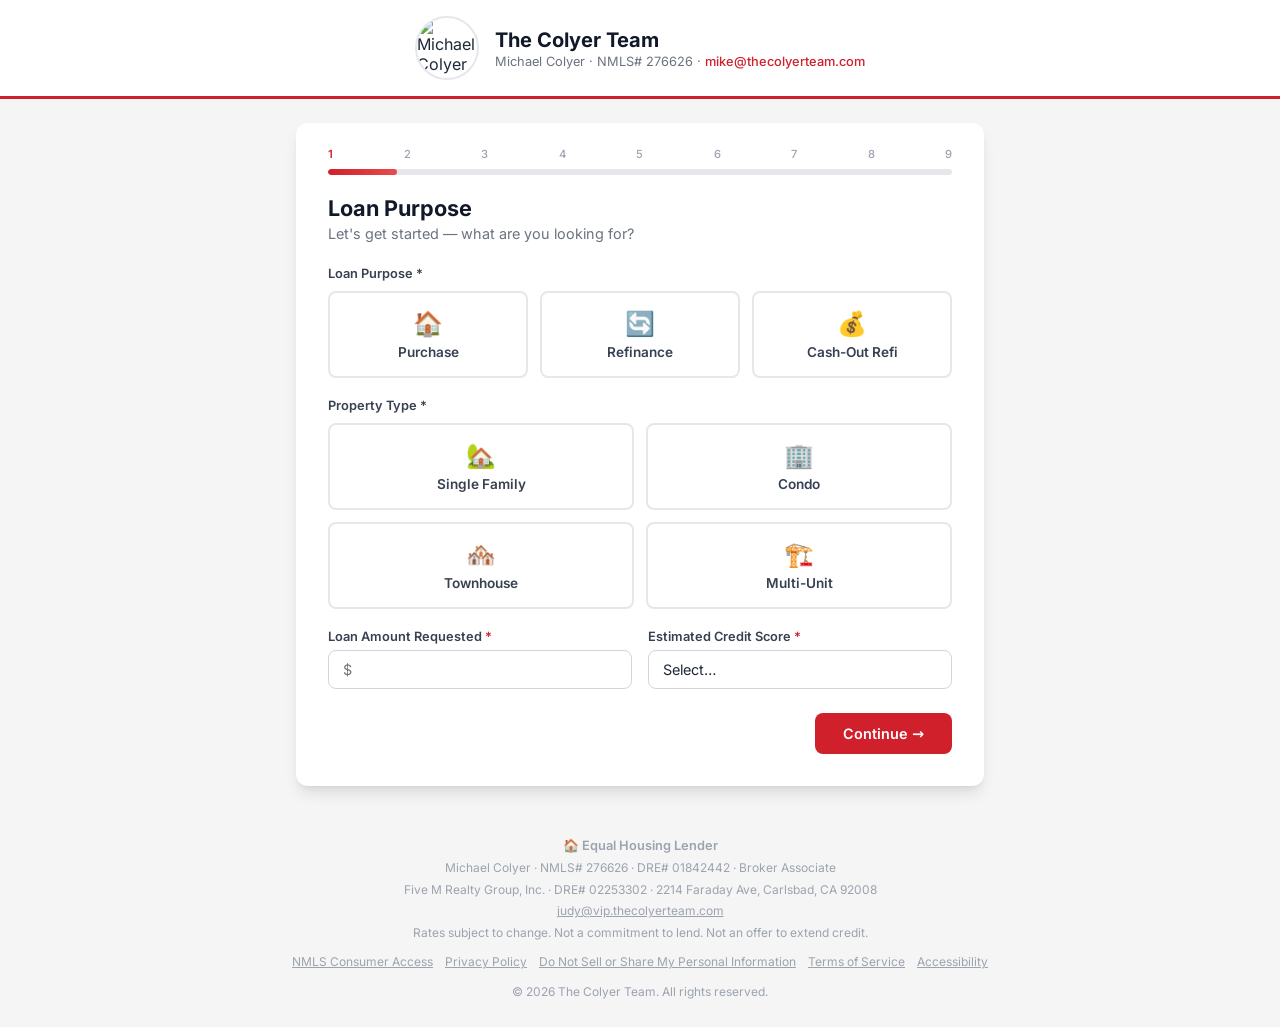
==== commit e61f4c27: "Harden apply form: server-side Turnstile, split HMDA demographics, QA fixes Addresses the Aug 13 and" ====
--- a/index.html
+++ b/index.html
@@ -144,6 +144,13 @@
 /* Spinner */
 .spinner{display:inline-block;width:20px;height:20px;border:3px solid rgba(255,255,255,.3);border-top-color:#fff;border-radius:50%;animation:spin .6s linear infinite;vertical-align:middle;margin-right:8px}
 @keyframes spin{to{transform:rotate(360deg)}}
+
+/* Error banner (replaces alert()) */
+.error-banner{background:var(--red-light);border-left:4px solid var(--red);padding:12px 16px;margin:0 0 16px;color:var(--red-dark);font-size:.85rem;border-radius:var(--radius);display:none;font-weight:500}
+.error-banner.show{display:block}
+.group-error{display:none;font-size:.75rem;color:var(--red);margin-top:-8px;margin-bottom:16px}
+.group-error.show{display:block}
+.option-card:focus-within{outline:2px solid var(--red);outline-offset:2px}
 </style>
 </head>
 <body>
@@ -153,7 +160,7 @@
   <img src="https://apuctuqlmykeemtcasji.supabase.co/storage/v1/object/public/profile-photos/57f82d21-31e6-45b9-aa0d-c7b8764f464a/1770136298733-ri7748.png" alt="Michael Colyer" width="64" height="64">
   <div class="header-info">
     <h1>The Colyer Team</h1>
-    <p>Michael Colyer · NMLS# 276626 · <a href="mailto:judy@vip.thecolyerteam.com">judy@vip.thecolyerteam.com</a></p>
+    <p>Michael Colyer · NMLS# 276626 · <a href="mailto:mike@thecolyerteam.com">mike@thecolyerteam.com</a></p>
   </div>
 </header>
 
@@ -168,12 +175,13 @@
   <p class="step-subtitle" id="stepSubtitle">Let's get started — what are you looking for?</p>
 </div>
 
-<form id="loanForm" novalidate autocomplete="off">
+<form id="loanForm" method="post" novalidate autocomplete="off">
 <!-- Honeypot -->
-<div class="ohnohoney"><label>Leave blank<input type="text" name="website" id="ohnohoney" tabindex="-1" autocomplete="off"></label></div>
+<div class="ohnohoney" aria-hidden="true"><label aria-hidden="true">Leave blank<input type="text" name="website" id="ohnohoney" tabindex="-1" autocomplete="off" aria-hidden="true"></label></div>
 <input type="hidden" id="formLoadTime">
 
 <div class="form-body">
+<div class="error-banner" id="errorBanner" role="alert" aria-live="assertive"></div>
 
 <!-- Step 1: Loan Purpose -->
 <div class="step active" data-step="1">
@@ -183,6 +191,7 @@
     <label class="option-card"><input type="radio" name="loanPurpose" value="Refinance"><div class="icon">🔄</div><div class="label">Refinance</div></label>
     <label class="option-card"><input type="radio" name="loanPurpose" value="Cash-Out Refi"><div class="icon">💰</div><div class="label">Cash-Out Refi</div></label>
   </div>
+  <span class="group-error" id="err-loanPurpose" role="alert">Please select a loan purpose</span>
   <label style="font-size:.8rem;font-weight:600;color:var(--gray-700);margin-bottom:10px;display:block">Property Type <span class="req">*</span></label>
   <div class="option-grid" data-field="propertyType">
     <label class="option-card"><input type="radio" name="propertyType" value="Single Family"><div class="icon">🏡</div><div class="label">Single Family</div></label>
@@ -190,10 +199,14 @@
     <label class="option-card"><input type="radio" name="propertyType" value="Townhouse"><div class="icon">🏘️</div><div class="label">Townhouse</div></label>
     <label class="option-card"><input type="radio" name="propertyType" value="Multi-Unit"><div class="icon">🏗️</div><div class="label">Multi-Unit</div></label>
   </div>
+  <span class="group-error" id="err-propertyType" role="alert">Please select a property type</span>
   <div class="form-row">
     <div class="form-group" id="loanAmountGroup"><label>Loan Amount Requested <span class="req">*</span></label><input type="text" name="loanAmount" placeholder="$" autocomplete="off" inputmode="numeric" aria-describedby="err-loanAmount"><span class="error-msg" id="err-loanAmount" role="alert">Required</span></div>
     <div class="form-group" id="purchasePriceGroup" style="display:none"><label>Estimated Purchase Price <span class="req">*</span></label><input type="text" name="purchasePrice" id="purchasePriceInput" placeholder="$" autocomplete="off" inputmode="numeric" aria-describedby="err-purchasePrice"><span class="error-msg" id="err-purchasePrice" role="alert">Required</span></div>
     <div class="form-group"><label>Estimated Credit Score <span class="req">*</span></label><select name="estimatedCreditScore" aria-describedby="err-estimatedCreditScore"><option value="">Select…</option><option>760+</option><option>740-759</option><option>720-739</option><option>700-719</option><option>680-699</option><option>660-679</option><option>640-659</option><option>620-639</option><option>Below 620</option></select><span class="error-msg" id="err-estimatedCreditScore" role="alert">Required</span></div>
+  </div>
+  <div class="form-row single" id="cashOutRow" style="display:none">
+    <div class="form-group"><label>Cash Out Amount Requested <span class="req">*</span></label><input type="text" name="cashOutAmount" id="cashOutAmountInput" placeholder="$" autocomplete="off" inputmode="numeric" aria-describedby="err-cashOutAmount"><span class="error-msg" id="err-cashOutAmount" role="alert">Required</span></div>
   </div>
   <div class="form-row" id="downPaymentRow" style="display:none">
     <div class="form-group"><label>Down Payment Amount</label><input type="text" name="downPayment" id="downPaymentInput" placeholder="$" autocomplete="off" inputmode="numeric"></div>
@@ -242,16 +255,24 @@
     <div class="form-group"><label>Social Security Number <span class="req">*</span></label><input type="password" name="ssn" maxlength="11" placeholder="XXX-XX-XXXX" autocomplete="off" inputmode="numeric" aria-describedby="err-ssn"><span class="error-msg" id="err-ssn" role="alert">9 digits required</span></div>
   </div>
 
-  <p style="font-size:.85rem;font-weight:600;color:var(--gray-600);margin:16px 0 10px">Race/Ethnicity (HMDA)</p>
-  <div style="display:grid;grid-template-columns:1fr 1fr;gap:8px;margin-bottom:16px" id="raceEthnicityGroup">
-    <label class="check-row" style="margin:0"><input type="checkbox" name="raceEthnicity" value="American Indian/Alaska Native"> American Indian/Alaska Native</label>
-    <label class="check-row" style="margin:0"><input type="checkbox" name="raceEthnicity" value="Asian"> Asian</label>
-    <label class="check-row" style="margin:0"><input type="checkbox" name="raceEthnicity" value="Black/African American"> Black/African American</label>
-    <label class="check-row" style="margin:0"><input type="checkbox" name="raceEthnicity" value="Native Hawaiian/Pacific Islander"> Native Hawaiian/Pacific Islander</label>
-    <label class="check-row" style="margin:0"><input type="checkbox" name="raceEthnicity" value="White"> White</label>
-    <label class="check-row" style="margin:0"><input type="checkbox" name="raceEthnicity" value="Hispanic/Latino"> Hispanic/Latino</label>
-    <label class="check-row" style="margin:0"><input type="checkbox" name="raceEthnicity" value="Not Hispanic/Latino"> Not Hispanic/Latino</label>
-    <label class="check-row" style="margin:0"><input type="checkbox" name="raceEthnicity" value="I do not wish to provide"> I do not wish to provide</label>
+  <p style="font-size:.85rem;font-weight:600;color:var(--gray-600);margin:16px 0 4px">Demographic Information (HMDA)</p>
+  <p style="font-size:.75rem;color:var(--gray-500);margin:0 0 12px;line-height:1.5">The law requires we ask for this information to monitor compliance with equal credit opportunity and fair housing laws. You are not required to provide it.</p>
+
+  <p style="font-size:.8rem;font-weight:600;color:var(--gray-600);margin:0 0 8px">Ethnicity</p>
+  <div style="display:grid;grid-template-columns:1fr 1fr;gap:8px;margin-bottom:16px" id="hmdaEthnicityGroup">
+    <label class="check-row" style="margin:0"><input type="radio" name="hmdaEthnicity" value="Hispanic or Latino" style="accent-color:var(--red)"> Hispanic or Latino</label>
+    <label class="check-row" style="margin:0"><input type="radio" name="hmdaEthnicity" value="Not Hispanic or Latino" style="accent-color:var(--red)"> Not Hispanic or Latino</label>
+    <label class="check-row" style="margin:0"><input type="radio" name="hmdaEthnicity" value="I do not wish to provide" style="accent-color:var(--red)"> I do not wish to provide</label>
+  </div>
+
+  <p style="font-size:.8rem;font-weight:600;color:var(--gray-600);margin:0 0 8px">Race <span style="font-weight:400;font-style:italic;color:var(--gray-400)">(select all that apply)</span></p>
+  <div style="display:grid;grid-template-columns:1fr 1fr;gap:8px;margin-bottom:16px" id="hmdaRaceGroup">
+    <label class="check-row" style="margin:0"><input type="checkbox" name="hmdaRace" value="American Indian or Alaska Native"> American Indian or Alaska Native</label>
+    <label class="check-row" style="margin:0"><input type="checkbox" name="hmdaRace" value="Asian"> Asian</label>
+    <label class="check-row" style="margin:0"><input type="checkbox" name="hmdaRace" value="Black or African American"> Black or African American</label>
+    <label class="check-row" style="margin:0"><input type="checkbox" name="hmdaRace" value="Native Hawaiian or Other Pacific Islander"> Native Hawaiian or Other Pacific Islander</label>
+    <label class="check-row" style="margin:0"><input type="checkbox" name="hmdaRace" value="White"> White</label>
+    <label class="check-row" style="margin:0"><input type="checkbox" name="hmdaRace" value="I do not wish to provide"> I do not wish to provide</label>
   </div>
 
   <p style="font-size:.85rem;font-weight:600;color:var(--gray-600);margin:0 0 10px">Sex</p>
@@ -263,20 +284,20 @@
 
   <div style="margin-top:16px">
     <label style="display:flex;align-items:center;gap:8px;cursor:pointer;font-size:.85rem;font-weight:600;color:var(--gray-700)">
-      <input type="checkbox" id="addCoBorrower" style="accent-color:var(--red);width:18px;height:18px"> Add Co-Borrower
+      <input type="checkbox" id="addCoBorrower" name="addCoBorrower" value="Yes" style="accent-color:var(--red);width:18px;height:18px"> Add Co-Borrower
     </label>
     <div id="coBorrowerBlock" style="display:none;margin-top:12px;padding:16px;border:1px solid var(--gray-200);border-radius:var(--radius-lg);background:var(--gray-50)">
       <div class="form-row">
-        <div class="form-group"><label>Co-Borrower First Name</label><input type="text" name="coBorrFirstName" autocomplete="off"></div>
-        <div class="form-group"><label>Co-Borrower Last Name</label><input type="text" name="coBorrLastName" autocomplete="off"></div>
+        <div class="form-group"><label>Co-Borrower First Name <span class="req cb-req">*</span></label><input type="text" name="coBorrFirstName" autocomplete="off" aria-describedby="err-coBorrFirstName"><span class="error-msg" id="err-coBorrFirstName" role="alert">Required</span></div>
+        <div class="form-group"><label>Co-Borrower Last Name <span class="req cb-req">*</span></label><input type="text" name="coBorrLastName" autocomplete="off" aria-describedby="err-coBorrLastName"><span class="error-msg" id="err-coBorrLastName" role="alert">Required</span></div>
       </div>
       <div class="form-row">
-        <div class="form-group"><label>Co-Borrower Email</label><input type="email" name="coBorrEmail" autocomplete="off"></div>
+        <div class="form-group"><label>Co-Borrower Email <span class="req cb-req">*</span></label><input type="email" name="coBorrEmail" autocomplete="off" aria-describedby="err-coBorrEmail"><span class="error-msg" id="err-coBorrEmail" role="alert">Valid email required</span></div>
         <div class="form-group"><label>Co-Borrower Phone</label><input type="tel" name="coBorrPhone" inputmode="numeric" autocomplete="off"></div>
       </div>
       <div class="form-row">
         <div class="form-group"><label>Co-Borrower Date of Birth</label><input type="text" name="coBorrDob" placeholder="MM/DD/YYYY" inputmode="numeric" maxlength="10" autocomplete="off"></div>
-        <div class="form-group"><label>Co-Borrower SSN</label><input type="password" name="coBorrSsn" maxlength="11" placeholder="XXX-XX-XXXX" autocomplete="off" inputmode="numeric"></div>
+        <div class="form-group"><label>Co-Borrower SSN <span class="req cb-req">*</span></label><input type="password" name="coBorrSsn" maxlength="11" placeholder="XXX-XX-XXXX" autocomplete="off" inputmode="numeric" aria-describedby="err-coBorrSsn"><span class="error-msg" id="err-coBorrSsn" role="alert">9 digits required</span></div>
       </div>
       <div class="form-row single">
         <div class="form-group"><label>Co-Borrower Marital Status</label><select name="coBorrMarital"><option value="">Select…</option><option>Single</option><option>Married</option><option>Separated</option><option>Divorced</option><option>Widowed</option></select></div>
@@ -300,11 +321,11 @@
   <div class="form-row single"><div class="form-group"><label>Monthly Housing Expense (rent/mortgage payment)</label><input type="text" name="monthlyHousingExpense" placeholder="$/mo" autocomplete="off" inputmode="numeric"></div></div>
   <div id="prevAddrBlock" style="display:none">
     <p style="font-size:.85rem;font-weight:600;color:var(--gray-600);margin:16px 0 10px">Previous Address (less than 2 years at current)</p>
-    <div class="form-row single"><div class="form-group"><label>Street</label><input type="text" name="prevStreet" autocomplete="off"></div></div>
+    <div class="form-row single"><div class="form-group"><label>Street <span class="req prev-req">*</span></label><input type="text" name="prevStreet" autocomplete="off" data-min="4" aria-describedby="err-prevStreet"><span class="error-msg" id="err-prevStreet" role="alert">Required</span></div></div>
     <div class="form-row triple">
-      <div class="form-group"><label>City</label><input type="text" name="prevCity" autocomplete="off"></div>
-      <div class="form-group"><label>State</label><select name="prevState"><option value="">Select…</option></select></div>
-      <div class="form-group"><label>ZIP</label><input type="text" name="prevZip" maxlength="5" autocomplete="off"></div>
+      <div class="form-group"><label>City <span class="req prev-req">*</span></label><input type="text" name="prevCity" autocomplete="off" aria-describedby="err-prevCity"><span class="error-msg" id="err-prevCity" role="alert">Required</span></div>
+      <div class="form-group"><label>State <span class="req prev-req">*</span></label><select name="prevState" aria-describedby="err-prevState"><option value="">Select…</option></select><span class="error-msg" id="err-prevState" role="alert">Required</span></div>
+      <div class="form-group"><label>ZIP <span class="req prev-req">*</span></label><input type="text" name="prevZip" maxlength="5" autocomplete="off" aria-describedby="err-prevZip"><span class="error-msg" id="err-prevZip" role="alert">5-digit ZIP</span></div>
     </div>
   </div>
 </div>
@@ -351,11 +372,11 @@
   <div id="prevEmpBlock" style="display:none">
     <p style="font-size:.85rem;font-weight:600;color:var(--gray-600);margin:16px 0 10px">Previous Employer (less than 2 years at current)</p>
     <div class="form-row">
-      <div class="form-group"><label>Employer</label><input type="text" name="prevEmpName" autocomplete="off"></div>
-      <div class="form-group"><label>Title</label><input type="text" name="prevEmpTitle" autocomplete="off"></div>
+      <div class="form-group"><label>Employer <span class="req prev-emp-req">*</span></label><input type="text" name="prevEmpName" autocomplete="off" aria-describedby="err-prevEmpName"><span class="error-msg" id="err-prevEmpName" role="alert">Required</span></div>
+      <div class="form-group"><label>Title <span class="req prev-emp-req">*</span></label><input type="text" name="prevEmpTitle" autocomplete="off" aria-describedby="err-prevEmpTitle"><span class="error-msg" id="err-prevEmpTitle" role="alert">Required</span></div>
     </div>
     <div class="form-row">
-      <div class="form-group"><label>Start Date</label><input type="text" name="prevEmpStartDate" placeholder="MM/YYYY" inputmode="numeric" maxlength="7" autocomplete="off"></div>
+      <div class="form-group"><label>Start Date <span class="req prev-emp-req">*</span></label><input type="text" name="prevEmpStartDate" placeholder="MM/YYYY" inputmode="numeric" maxlength="7" autocomplete="off" aria-describedby="err-prevEmpStartDate"><span class="error-msg" id="err-prevEmpStartDate" role="alert">Enter as MM/YYYY</span></div>
       <div class="form-group"><label>Monthly Income</label><input type="text" name="prevEmpIncome" placeholder="$" autocomplete="off" inputmode="numeric"></div>
     </div>
     <input type="hidden" name="prevEmpYears" value="">
@@ -485,6 +506,33 @@
 
 // Timestamp for bot protection
 document.getElementById('formLoadTime').value = Date.now();
+
+// ===== Error banner (replaces alert() to eliminate freeze/UX issues) =====
+const errorBanner = document.getElementById('errorBanner');
+let _errorTimer = null;
+function showError(msg, focusEl){
+  errorBanner.textContent = msg;
+  errorBanner.classList.add('show');
+  // Scroll banner into view (safe — banner is always visible and non-zero size)
+  try { errorBanner.scrollIntoView({behavior:'smooth', block:'center'}); } catch(_) {}
+  clearTimeout(_errorTimer);
+  _errorTimer = setTimeout(()=>errorBanner.classList.remove('show'), 8000);
+  // Focus target field only if it's actually visible (guards against zero-size / hidden targets)
+  if(focusEl && isVisible(focusEl)){
+    try { focusEl.focus({preventScroll:true}); } catch(_) {}
+  }
+}
+function clearError(){
+  errorBanner.classList.remove('show');
+  errorBanner.textContent = '';
+}
+function isVisible(el){
+  if(!el) return false;
+  const r = el.getBoundingClientRect();
+  if(r.width===0 && r.height===0) return false;
+  const s = window.getComputedStyle(el);
+  return s.display !== 'none' && s.visibility !== 'hidden';
+}
 
 // States dropdown
 const states = ['AL','AK','AZ','AR','CA','CO','CT','DE','FL','GA','HI','ID','IL','IN','IA','KS','KY','LA','ME','MD','MA','MI','MN','MS','MO','MT','NE','NV','NH','NJ','NM','NY','NC','ND','OH','OK','OR','PA','RI','SC','SD','TN','TX','UT','VT','VA','WA','WV','WI','WY'];
@@ -569,12 +617,16 @@
   inp.addEventListener('change',()=>{
     inp.closest('.option-grid').querySelectorAll('.option-card').forEach(c=>c.classList.remove('selected'));
     inp.closest('.option-card').classList.add('selected');
+    // Clear group-error when a card is selected
+    if(inp.name === 'loanPurpose') setGroupError('err-loanPurpose', false);
+    if(inp.name === 'propertyType') setGroupError('err-propertyType', false);
   });
 });
 
-// Show/hide fields based on Loan Purpose (Purchase vs Refi)
+// Show/hide fields based on Loan Purpose (Purchase / Refinance / Cash-Out Refi)
 function updatePurposeFields(purpose){
   const isPurchase = purpose === 'Purchase';
+  const isCashOut  = purpose === 'Cash-Out Refi';
   // Loan Amount Requested (refi) vs Estimated Purchase Price (purchase)
   document.getElementById('loanAmountGroup').style.display = isPurchase ? 'none' : 'flex';
   document.getElementById('purchasePriceGroup').style.display = isPurchase ? 'flex' : 'none';
@@ -582,10 +634,14 @@
   document.getElementById('downPaymentRow').style.display = isPurchase ? 'grid' : 'none';
   // Calculated loan amount row
   document.getElementById('calcLoanAmountRow').style.display = isPurchase ? 'flex' : 'none';
+  // Cash-out amount row
+  document.getElementById('cashOutRow').style.display = isCashOut ? 'flex' : 'none';
   // Clear calculated display if switching away from purchase
   if(!isPurchase){
     document.getElementById('calcLoanAmountDisplay').value = '';
     document.getElementById('downPaymentErrorMsg').style.display = 'none';
+    const la = document.querySelector('[name="loanAmount"]');
+    // Do not clear loanAmount named value — user may have entered it for refi
   }
   // Recalculate if switching to purchase
   if(isPurchase) calcLoanAmount();
@@ -594,7 +650,11 @@
   inp.addEventListener('change',()=>updatePurposeFields(inp.value));
 });
 
+// Sane currency ceiling — reject beyond $10M as garbage
+const CURRENCY_MAX = 10000000;
+
 // Auto-calculate Loan Amount for Purchase loans
+// BUG-4 fix: also write calc value into the named [loanAmount] field so payload is correct.
 function calcLoanAmount(){
   const ppRaw = document.getElementById('purchasePriceInput').value.replace(/[^0-9.]/g,'');
   const dpRaw = document.getElementById('downPaymentInput').value.replace(/[^0-9.]/g,'');
@@ -602,16 +662,20 @@
   const dp = parseFloat(dpRaw)||0;
   const errMsg = document.getElementById('downPaymentErrorMsg');
   const display = document.getElementById('calcLoanAmountDisplay');
+  const loanAmountField = document.querySelector('[name="loanAmount"]');
   if(dp > pp && pp > 0){
     errMsg.style.display = 'block';
     display.value = '—';
+    if(loanAmountField) loanAmountField.value = '';
   } else {
     errMsg.style.display = 'none';
     if(pp > 0){
       const loanAmt = pp - dp;
       display.value = '$'+loanAmt.toLocaleString('en-US');
+      if(loanAmountField) loanAmountField.value = String(loanAmt);
     } else {
       display.value = '';
+      if(loanAmountField) loanAmountField.value = '';
     }
   }
 }
@@ -640,25 +704,88 @@
   let years=(now.getFullYear()-y)+((now.getMonth()+1-m)/12);
   return Math.max(0,Math.round(years*10)/10);
 }
+// SUB-4: years between two MM/YYYY strings (prev job start → current job start)
+function calcYearsBetween(fromMmyyyy, toMmyyyy){
+  const p1 = fromMmyyyy.split('/'), p2 = toMmyyyy.split('/');
+  if(p1.length!==2 || p2.length!==2) return null;
+  const m1=parseInt(p1[0]), y1=parseInt(p1[1]);
+  const m2=parseInt(p2[0]), y2=parseInt(p2[1]);
+  if(!m1||!y1||!m2||!y2) return null;
+  const yrs = (y2-y1) + ((m2-m1)/12);
+  return Math.max(0, Math.round(yrs*10)/10);
+}
+// BUG-11 helper: reject start dates in the future
+function isFutureMonthYear(mmyyyy){
+  const parts = mmyyyy.split('/');
+  if(parts.length!==2) return false;
+  const m = parseInt(parts[0]), y = parseInt(parts[1]);
+  if(!m||!y) return false;
+  const now = new Date();
+  return (y > now.getFullYear()) || (y === now.getFullYear() && m > (now.getMonth()+1));
+}
+// NEW-1 fix: strict MM/DD/YYYY parser. Returns Date if roundtrips cleanly, else null.
+function parseStrictDate(mmddyyyy){
+  if(!/^\d{2}\/\d{2}\/\d{4}$/.test(mmddyyyy)) return null;
+  const [m,d,y] = mmddyyyy.split('/').map(Number);
+  if(y < 1900 || m < 1 || m > 12 || d < 1 || d > 31) return null;
+  const dt = new Date(y, m-1, d);
+  if(isNaN(dt.getTime())) return null;
+  // Roundtrip check catches Feb 30, Apr 31, etc.
+  if(dt.getFullYear() !== y || dt.getMonth() !== (m-1) || dt.getDate() !== d) return null;
+  return dt;
+}
+// Strict MM/YYYY parser (for employment start dates)
+function parseStrictMonthYear(mmyyyy){
+  if(!/^\d{2}\/\d{4}$/.test(mmyyyy)) return null;
+  const [m,y] = mmyyyy.split('/').map(Number);
+  if(y < 1900 || m < 1 || m > 12) return null;
+  const now = new Date();
+  if(y > now.getFullYear() + 1) return null;
+  return {m, y};
+}
 document.querySelectorAll('[name="empStartDate"],[name="prevEmpStartDate"]').forEach(field=>{
   field.addEventListener('input',e=>{
     let v=e.target.value.replace(/\D/g,'');
     if(v.length>6) v=v.slice(0,6);
     if(v.length>=3) v=v.slice(0,2)+'/'+v.slice(2);
     e.target.value=v;
-    // Auto-calc years
+    // Auto-calc years (BUG-25: store decimal, not floored int)
     if(v.length===7){
       const yrs=calcYearsFromStart(v);
       if(field.name==='empStartDate'){
-        document.querySelector('[name="empYears"]').value=yrs!==null?Math.floor(yrs):'';
-        document.getElementById('empYearsCalc').textContent=yrs!==null?`≈ ${yrs.toFixed(1)} years at current employer`:'';
-        document.getElementById('prevEmpBlock').style.display=(yrs!==null&&yrs<2)?'block':'none';
+        document.querySelector('[name="empYears"]').value = yrs!==null ? yrs.toFixed(1) : '';
+        document.getElementById('empYearsCalc').textContent = yrs!==null ? `≈ ${yrs.toFixed(1)} years at current employer` : '';
+        document.getElementById('prevEmpBlock').style.display = (yrs!==null && yrs<2) ? 'block' : 'none';
       }else{
-        document.querySelector('[name="prevEmpYears"]').value=yrs!==null?Math.floor(yrs):'';
+        document.querySelector('[name="prevEmpYears"]').value = yrs!==null ? yrs.toFixed(1) : '';
       }
     }
   });
 });
+
+// BUG-21: employer phone formatting (mirrors borrower phone)
+const empPhoneField = document.querySelector('[name="empPhone"]');
+if(empPhoneField){
+  empPhoneField.addEventListener('input', e=>{
+    let v = e.target.value.replace(/\D/g,'');
+    if(v.length>10) v = v.slice(0,11);
+    if(v.length>=7) v = '('+v.slice(0,3)+') '+v.slice(3,6)+'-'+v.slice(6);
+    else if(v.length>=4) v = '('+v.slice(0,3)+') '+v.slice(3);
+    e.target.value = v;
+  });
+}
+
+// Co-borrower phone formatting
+const coBorrPhoneField = document.querySelector('[name="coBorrPhone"]');
+if(coBorrPhoneField){
+  coBorrPhoneField.addEventListener('input', e=>{
+    let v = e.target.value.replace(/\D/g,'');
+    if(v.length>10) v = v.slice(0,11);
+    if(v.length>=7) v = '('+v.slice(0,3)+') '+v.slice(3,6)+'-'+v.slice(6);
+    else if(v.length>=4) v = '('+v.slice(0,3)+') '+v.slice(3);
+    e.target.value = v;
+  });
+}
 
 // Income auto-total
 function updateIncomeTotal(){
@@ -693,17 +820,49 @@
   });
 }
 
-// HMDA mutual exclusion — Hispanic/Latino vs Not Hispanic/Latino
-const hispEl = document.querySelector('[name="raceEthnicity"][value="Hispanic/Latino"]');
-const notHispEl = document.querySelector('[name="raceEthnicity"][value="Not Hispanic/Latino"]');
-if(hispEl && notHispEl){
-  hispEl.addEventListener('change', () => { if(hispEl.checked) notHispEl.checked = false; });
-  notHispEl.addEventListener('change', () => { if(notHispEl.checked) hispEl.checked = false; });
-}
-
-// Currency formatting (exclude phone/tel fields)
+// HMDA: "I do not wish to provide" on Race clears the specific races, and vice versa
+const raceDecline = document.querySelector('[name="hmdaRace"][value="I do not wish to provide"]');
+const raceSpecific = Array.from(document.querySelectorAll('[name="hmdaRace"]')).filter(el => el !== raceDecline);
+if(raceDecline){
+  raceDecline.addEventListener('change', () => {
+    if(raceDecline.checked) raceSpecific.forEach(el => { el.checked = false; });
+  });
+  raceSpecific.forEach(el => el.addEventListener('change', () => {
+    if(el.checked) raceDecline.checked = false;
+  }));
+}
+
+// Currency formatting (exclude phone/tel fields, SSN, DOB, ZIP, dependents, empStartDate)
+// BUG-3: strip non-numeric on input; BUG-9: cap at CURRENCY_MAX
+function isCurrencyField(inp){
+  if(inp.type==='tel') return false;
+  if(inp.type==='number') return false;
+  if(!inp.inputMode || inp.inputMode!=='numeric') return false;
+  const skip = ['phone','ssn','coBorrSsn','dob','coBorrDob','empStartDate','prevEmpStartDate','propZip','curZip','prevZip','coBorrPhone','empPhone','dependents','curYears'];
+  if(skip.includes(inp.name)) return false;
+  if(inp.name && inp.name.toLowerCase().includes('phone')) return false;
+  if(inp.name && inp.name.toLowerCase().endsWith('zip')) return false;
+  return true;
+}
 document.querySelectorAll('[inputmode="numeric"]').forEach(inp=>{
-  if(inp.type==='tel'||inp.name.toLowerCase().includes('phone')||inp.name==='ssn'||inp.name==='coBorrSsn'||inp.name==='dob'||inp.name==='coBorrDob'||inp.name==='empStartDate'||inp.name==='prevEmpStartDate') return;
+  if(!isCurrencyField(inp)) return;
+  inp.addEventListener('input',()=>{
+    // Keep only digits and one decimal point during typing
+    const raw = inp.value.replace(/[^0-9.]/g,'');
+    const parts = raw.split('.');
+    let cleaned = parts[0] + (parts.length>1 ? '.'+parts.slice(1).join('').slice(0,2) : '');
+    // Enforce ceiling
+    const n = parseFloat(cleaned);
+    if(!isNaN(n) && n > CURRENCY_MAX){
+      cleaned = String(CURRENCY_MAX);
+    }
+    if(cleaned !== inp.value.replace(/[$,]/g,'')){
+      // Only rewrite if different, to keep caret sane
+      const pos = inp.selectionStart;
+      inp.value = cleaned;
+      try { inp.setSelectionRange(pos, pos); } catch(_) {}
+    }
+  });
   inp.addEventListener('blur',()=>{
     const v = inp.value.replace(/[^0-9.]/g,'');
     if(v) inp.value = '$'+Number(v).toLocaleString('en-US');
@@ -711,6 +870,23 @@
   inp.addEventListener('focus',()=>{
     inp.value = inp.value.replace(/[^0-9.]/g,'');
   });
+});
+
+// BUG-12: clear field-level invalid state as the user types / on blur when it becomes valid
+form.addEventListener('input', e=>{
+  const t = e.target;
+  if(t && t.classList && t.classList.contains('invalid') && (t.value||'').trim()){
+    t.classList.remove('invalid');
+  }
+  // Autosave (BUG-5)
+  scheduleAutosave();
+});
+form.addEventListener('change', e=>{
+  const t = e.target;
+  if(t && t.classList && t.classList.contains('invalid') && (t.value||'').trim()){
+    t.classList.remove('invalid');
+  }
+  scheduleAutosave();
 });
 
 // Phone formatting
@@ -734,101 +910,227 @@
   });
 });
 
-// Validation
+// ===== Validation (no alert() calls — inline errors only) =====
+function setGroupError(id, show){
+  const el = document.getElementById(id);
+  if(el) el.classList.toggle('show', !!show);
+}
+
 function validateStep(step){
+  clearError();
+  setGroupError('err-loanPurpose', false);
+  setGroupError('err-propertyType', false);
   let valid = true;
+  let firstBad = null;
   const el = document.querySelector(`.step[data-step="${step}"]`);
+  const markBad = (inp) => { if(inp){ inp.classList.add('invalid'); if(!firstBad) firstBad = inp; } };
+  const errs = [];
+
   if(step===1){
-    if(!form.loanPurpose.value){valid=false;alert('Please select a loan purpose.');}
-    else if(!form.propertyType.value){valid=false;alert('Please select a property type.');}
-    else if(form.loanPurpose.value==='Purchase'){
-      // For purchase: require purchase price, down payment, and validate amounts
+    // NEW-4: collect all Step 1 errors, don't return on first
+    if(!form.loanPurpose.value){
+      setGroupError('err-loanPurpose', true);
+      errs.push('Please select a loan purpose.');
+    }
+    if(!form.propertyType.value){
+      setGroupError('err-propertyType', true);
+      errs.push('Please select a property type.');
+    }
+    const cs = document.querySelector('[name="estimatedCreditScore"]');
+    if(!cs.value){ markBad(cs); errs.push('Please select an estimated credit score.'); }
+    if(form.loanPurpose.value==='Purchase'){
       const pp = document.getElementById('purchasePriceInput');
-      if(!pp||!pp.value||pp.value==='$0'||pp.value===''){
-        alert('Please enter an estimated purchase price.');
-        pp?.scrollIntoView({behavior:'smooth',block:'center'});
-        return false;
-      }
+      const ppVal = parseFloat((pp.value||'').replace(/[^0-9.]/g,''))||0;
       const dp = document.getElementById('downPaymentInput');
-      if(!dp||!dp.value||dp.value==='$0'||dp.value===''){
-        alert('Please enter a down payment amount for a purchase loan.');
-        dp?.scrollIntoView({behavior:'smooth',block:'center'});
-        return false;
-      }
-      const ppVal = parseFloat((pp.value||'').replace(/[^0-9.]/g,''))||0;
       const dpVal = parseFloat((dp.value||'').replace(/[^0-9.]/g,''))||0;
-      if(dpVal > ppVal){
-        alert('Down payment cannot exceed purchase price.');
-        dp?.scrollIntoView({behavior:'smooth',block:'center'});
-        return false;
-      }
-    } else {
-      // Refi/Cash-Out: validate loanAmount field
+      if(ppVal <= 0){ markBad(pp); errs.push('Please enter an estimated purchase price.'); }
+      if(dpVal <= 0){ markBad(dp); errs.push('Please enter a down payment amount.'); }
+      // BUG-8: down > price is an ERROR, not a silent dash
+      if(ppVal > 0 && dpVal > 0 && dpVal > ppVal){
+        markBad(dp);
+        errs.push('Down payment cannot exceed the purchase price.');
+      }
+    } else if(form.loanPurpose.value){
+      // Refi + Cash-Out: require loan amount
       const la = document.querySelector('[name="loanAmount"]');
-      if(!la||!la.value||la.value==='$0'||la.value===''){
-        alert('Please enter the loan amount requested.');
-        la?.scrollIntoView({behavior:'smooth',block:'center'});
-        return false;
-      }
-    }
-    return valid;
-  }
-  // Validate required fields in step
-  const isPurchase = form.loanPurpose.value === 'Purchase';
-  const propFields = ['propAddress','propCity','propState','propZip'];
+      const laVal = parseFloat((la.value||'').replace(/[^0-9.]/g,''))||0;
+      if(laVal <= 0){ markBad(la); errs.push('Please enter the loan amount requested.'); }
+      if(form.loanPurpose.value==='Cash-Out Refi'){
+        const co = document.getElementById('cashOutAmountInput');
+        const coVal = parseFloat((co.value||'').replace(/[^0-9.]/g,''))||0;
+        if(coVal <= 0){ markBad(co); errs.push('Please enter the cash-out amount requested.'); }
+      }
+    }
+    if(errs.length){
+      showError(errs.length === 1 ? errs[0] : ('Please fix ' + errs.length + ' items to continue: ' + errs.join(' ')), firstBad);
+      return false;
+    }
+    return true;
+  }
+
+  // BUG-2: property address fields must always be validated (removed isPurchase skip)
   el.querySelectorAll('input[type="text"],input[type="email"],input[type="tel"],input[type="date"],input[type="number"],input[type="password"],select').forEach(inp=>{
-    const lbl = inp.closest('.form-group')?.querySelector('label');
+    const grp = inp.closest('.form-group');
+    if(!grp) return;
+    // Skip inputs inside hidden containers (e.g. previous address block when curYears>=2)
+    if(!isVisible(grp)) return;
+    const lbl = grp.querySelector('label');
     const required = lbl?.querySelector('.req');
     if(!required) return;
-    // Skip property address validation for Purchase
-    if(isPurchase && propFields.includes(inp.name)) return;
     inp.classList.remove('invalid');
-    let val = inp.value.trim();
-    if(!val){inp.classList.add('invalid');valid=false;return;}
+    const val = inp.value.trim();
+    if(!val){ markBad(inp); valid = false; return; }
     const min = inp.dataset.min;
-    if(min && val.length<parseInt(min)){inp.classList.add('invalid');valid=false;return;}
-    if(inp.type==='email' && !/^[^\s@]+@[^\s@]+\.[^\s@]+$/.test(val)){inp.classList.add('invalid');valid=false;return;}
-    if(inp.name==='phone'){const digits=val.replace(/\D/g,'');if(digits.length<10||digits.length>11){inp.classList.add('invalid');valid=false;return;}}
-    if(inp.name==='ssn'){const digits=val.replace(/\D/g,'');if(digits.length!==9){inp.classList.add('invalid');valid=false;return;}}
-    if(inp.name.endsWith('Zip')&&!/^\d{5}$/.test(val)){inp.classList.add('invalid');valid=false;return;}
-    if(inp.name==='empStartDate'&&!/^\d{2}\/\d{4}$/.test(val)){inp.classList.add('invalid');valid=false;return;}
+    if(min && val.length < parseInt(min)){ markBad(inp); valid = false; return; }
+    if(inp.type==='email' && !/^[^\s@]+@[^\s@]+\.[^\s@]+$/.test(val)){ markBad(inp); valid = false; return; }
+    if(inp.name==='phone'){ const d=val.replace(/\D/g,''); if(d.length<10||d.length>11){ markBad(inp); valid=false; return; } }
+    if(inp.name==='ssn'){ const d=val.replace(/\D/g,''); if(d.length!==9){ markBad(inp); valid=false; return; } }
+    if(inp.name && inp.name.endsWith('Zip') && !/^\d{5}$/.test(val)){ markBad(inp); valid=false; return; }
+    if(inp.name==='empStartDate' || inp.name==='prevEmpStartDate'){
+      const parsed = parseStrictMonthYear(val);
+      if(!parsed){ markBad(inp); valid=false; return; }
+      // BUG-11: no future start dates
+      if(isFutureMonthYear(val)){ markBad(inp); valid=false; return; }
+    }
   });
+
   if(step===3){
-    // Age validation — must be 18+
-    const dobVal = document.querySelector('[name="dob"]')?.value;
+    // NEW-1 fix: strict DOB parsing catches Feb 30, 13/45/1990, 99/99/1999 etc.
+    // NEW-3 fix: specific error text based on actual failure mode.
+    const dobField = document.querySelector('[name="dob"]');
+    const dobVal = dobField?.value || '';
     if(dobVal){
-      const [m,d,y] = dobVal.split('/').map(Number);
-      const dob = new Date(y,m-1,d);
-      const age = (new Date() - dob) / (365.25*24*60*60*1000);
+      const dob = parseStrictDate(dobVal);
+      if(!dob){
+        markBad(dobField);
+        showError('That date of birth is not a real calendar date. Please enter as MM/DD/YYYY.', dobField);
+        return false;
+      }
+      const now = new Date();
+      if(dob > now){
+        markBad(dobField);
+        showError('Date of birth cannot be in the future.', dobField);
+        return false;
+      }
+      const age = (now - dob) / (365.25*24*60*60*1000);
       if(age < 18){
-        alert('Borrower must be at least 18 years old.');
+        markBad(dobField);
+        showError('Borrower must be at least 18 years old.', dobField);
+        return false;
+      }
+    }
+    // Co-borrower DOB if present — same strict parse
+    const cbDobField = document.querySelector('[name="coBorrDob"]');
+    if(document.getElementById('addCoBorrower')?.checked && cbDobField && cbDobField.value){
+      const cbDob = parseStrictDate(cbDobField.value);
+      if(!cbDob){
+        markBad(cbDobField);
+        showError('That co-borrower date of birth is not a real calendar date. Please enter as MM/DD/YYYY.', cbDobField);
+        return false;
+      }
+      if(cbDob > new Date()){
+        markBad(cbDobField);
+        showError('Co-borrower date of birth cannot be in the future.', cbDobField);
         return false;
       }
     }
     // Co-borrower required fields when co-borrower is added
     if(document.getElementById('addCoBorrower')?.checked){
+      let cbErrs = 0;
       const cbReq = ['coBorrFirstName','coBorrLastName','coBorrEmail','coBorrSsn'];
       for(const fn of cbReq){
         const f = document.querySelector(`[name="${fn}"]`);
-        if(!f||!f.value.trim()){
-          alert('Please complete all required co-borrower fields (First Name, Last Name, Email, SSN).');
-          f?.scrollIntoView({behavior:'smooth',block:'center'});
-          return false;
-        }
-      }
-    }
-  }
+        if(!f || !f.value.trim()){ markBad(f); cbErrs++; }
+      }
+      const cbEmail = document.querySelector('[name="coBorrEmail"]');
+      if(cbEmail && cbEmail.value && !/^[^\s@]+@[^\s@]+\.[^\s@]+$/.test(cbEmail.value)){
+        markBad(cbEmail); cbErrs++;
+      }
+      const cbSsn = document.querySelector('[name="coBorrSsn"]');
+      if(cbSsn && cbSsn.value && cbSsn.value.replace(/\D/g,'').length !== 9){
+        markBad(cbSsn); cbErrs++;
+      }
+      if(cbErrs){
+        showError('Please complete the highlighted co-borrower fields.', firstBad);
+        return false;
+      }
+    }
+  }
+
+  if(step===4){
+    // BUG-10: if previous address block is visible, require its fields (now with per-field markers)
+    if(document.getElementById('prevAddrBlock').style.display !== 'none'){
+      const need = ['prevStreet','prevCity','prevState','prevZip'];
+      let hit = 0;
+      for(const fn of need){
+        const f = document.querySelector(`[name="${fn}"]`);
+        if(!f || !f.value.trim()){ markBad(f); hit++; }
+      }
+      // ZIP shape check
+      const zip = document.querySelector('[name="prevZip"]');
+      if(zip && zip.value && !/^\d{5}$/.test(zip.value)){ markBad(zip); hit++; }
+      if(hit){
+        showError('Please complete your previous address (you indicated less than 2 years at your current address).', firstBad);
+        return false;
+      }
+    }
+  }
+
+  if(step===5){
+    // BUG-10: previous employer fields
+    if(document.getElementById('prevEmpBlock').style.display !== 'none'){
+      const need = ['prevEmpName','prevEmpTitle','prevEmpStartDate'];
+      let hit = 0;
+      for(const fn of need){
+        const f = document.querySelector(`[name="${fn}"]`);
+        if(!f || !f.value.trim()){ markBad(f); hit++; }
+      }
+      // Strict MM/YYYY for prev start
+      const ps = document.querySelector('[name="prevEmpStartDate"]');
+      if(ps && ps.value && !parseStrictMonthYear(ps.value)){ markBad(ps); hit++; }
+      if(ps && ps.value && isFutureMonthYear(ps.value)){ markBad(ps); hit++; }
+      if(hit){
+        showError('Please complete your previous employer (you indicated less than 2 years at your current job).', firstBad);
+        return false;
+      }
+    }
+  }
+
+  if(step===6){
+    // BUG-17: warn (non-blocking after ack) when liquid assets look shy of down payment on Purchase
+    if(form.loanPurpose.value==='Purchase'){
+      const parse = n => { const v = parseFloat((document.querySelector(`[name="${n}"]`)?.value||'').replace(/[^0-9.]/g,'')); return isNaN(v)?0:v; };
+      const liquid = parse('checkingBal')+parse('savingsBal')+parse('stocksBondsBal')+parse('giftFundsAmount');
+      const dp = parseFloat((document.getElementById('downPaymentInput').value||'').replace(/[^0-9.]/g,''))||0;
+      if(dp > 0 && liquid < dp && !window.__assetWarningShown){
+        window.__assetWarningShown = true;
+        showError('Heads up: your declared liquid assets ($'+Math.round(liquid).toLocaleString('en-US')+') appear less than your down payment ($'+Math.round(dp).toLocaleString('en-US')+'). Please double-check. Click Continue again to proceed.');
+        return false;
+      }
+    }
+  }
+
   if(step===7){
     // Validate all declarations are answered
     const declGroups = document.querySelectorAll('.decl-toggle');
-    for(let i=0;i<declGroups.length;i++){
+    for(let i=0; i<declGroups.length; i++){
       const answered = declGroups[i].querySelector('input[type="radio"]:checked');
       if(!answered){
-        alert('Please answer all declaration questions before continuing.');
-        declGroups[i].scrollIntoView({behavior:'smooth',block:'center'});
+        const container = declGroups[i].closest('.decl-item');
+        if(container && isVisible(container)){
+          try { container.scrollIntoView({behavior:'smooth', block:'center'}); } catch(_) {}
+        }
+        showError('Please answer all declaration questions before continuing.');
         return false;
       }
     }
+  }
+
+  if(!valid){
+    if(firstBad && isVisible(firstBad)){
+      try { firstBad.focus({preventScroll:true}); } catch(_) {}
+    }
+    showError('Please fix the highlighted fields to continue.');
   }
   return valid;
 }
@@ -907,64 +1209,368 @@
   }
 }
 
-// Review
+// ===== Review =====
 function gv(name){const el=form.elements[name];return el?el.value||'—':'—';}
+// BUG-16: consistent currency formatting for review
+function fmtMoney(v){
+  if(v==null || v==='' || v==='—') return '—';
+  const raw = String(v).replace(/[^0-9.]/g,'');
+  const n = parseFloat(raw);
+  if(isNaN(n) || n===0) return String(v).startsWith('$') ? String(v) : ('$'+String(v));
+  return '$'+n.toLocaleString('en-US');
+}
+function moneyOrDash(name){
+  const v = gv(name);
+  return (v==='—' || v==='') ? '—' : fmtMoney(v);
+}
+function esc(s){return String(s==null?'':s).replace(/[&<>"']/g, ch => ({'&':'&amp;','<':'&lt;','>':'&gt;','"':'&quot;',"'":'&#39;'}[ch]));}
+
 function buildReview(){
   const ssnRaw = gv('ssn').replace(/\D/g,'');
   const ssnMasked = ssnRaw.length===9?'***-**-'+ssnRaw.slice(5):'—';
-  const sections = [
-    {title:'Loan Details',rows:(function(){
-      const isPurch = form.loanPurpose.value === 'Purchase';
-      const calcDisplay = document.getElementById('calcLoanAmountDisplay').value;
-      const rows = [['Purpose',gv('loanPurpose')],['Property Type',gv('propertyType')]];
-      if(isPurch){
-        rows.push(['Estimated Purchase Price', document.getElementById('purchasePriceInput').value||'—']);
-        rows.push(['Down Payment', document.getElementById('downPaymentInput').value||'—']);
-        rows.push(['Down Payment Source', gv('downPaymentSource')]);
-        rows.push(['Loan Amount (calculated)', calcDisplay||'—']);
-      } else {
-        rows.push(['Loan Amount Requested', gv('loanAmount')]);
-      }
-      rows.push(['Credit Score', gv('estimatedCreditScore')]);
-      return rows;
-    })()},
-    {title:'Property',rows:[['Address',gv('propAddress')],['City/State/ZIP',gv('propCity')+', '+gv('propState')+' '+gv('propZip')],['County',gv('propCounty')],['Est. Value',gv('propValue')],['Use',gv('propUse')]]},
-    {title:'Borrower',rows:[['Name',gv('firstName')+' '+gv('lastName')],['Email',gv('email')],['Phone',gv('phone')],['DOB',gv('dob')],['SSN',ssnMasked],['Marital Status',gv('maritalStatus')],['Dependents',gv('dependents')]]},
-    {title:'Address',rows:[['Current',gv('curStreet')+', '+gv('curCity')+', '+gv('curState')+' '+gv('curZip')],['Own/Rent',gv('curOwnRent')],['Years',gv('curYears')]]},
-    {title:'Employment',rows:[['Employer',gv('empName')],['Title',gv('empTitle')],['Start Date',gv('empStartDate')],['Base/Salary',gv('baseIncome')||'$0'],['Overtime',gv('overtimeIncome')||'$0'],['Bonus',gv('bonusIncome')||'$0'],['Commission',gv('commissionIncome')||'$0'],['Other Income',gv('otherIncome')||'$0'],['Total Monthly',document.getElementById('totalIncomeLabel').textContent.replace('Total Monthly Income: ','')]]},
-    {title:'Assets',rows:[['Checking',gv('checkingBal')||'$0'],['Savings',gv('savingsBal')||'$0'],['Other RE',gv('otherRE')||'$0'],['Retirement',gv('retirementBal')||'$0'],['Stocks/Bonds',gv('stocksBondsBal')||'$0'],['Gift Funds',gv('giftFundsAmount')||'$0'],['Gift Source',gv('giftFundsSource')]]},
-    {title:'Monthly Debts',rows:[['Auto',gv('debtAuto')||'$0'],['Student',gv('debtStudent')||'$0'],['Credit Cards',gv('debtCC')||'$0'],['Other Mortgage',gv('debtMortgage')||'$0']]},
-    {title:'Documents',rows:[['Files uploaded',uploadedFiles.length+' file(s)']]}
-  ];
+
+  const sections = [];
+
+  // --- Loan Details ---
+  sections.push({title:'Loan Details', rows:(function(){
+    const purpose = form.loanPurpose.value;
+    const isPurch = purpose === 'Purchase';
+    const isCashOut = purpose === 'Cash-Out Refi';
+    const calcDisplay = document.getElementById('calcLoanAmountDisplay').value;
+    const rows = [['Purpose', gv('loanPurpose')], ['Property Type', gv('propertyType')]];
+    if(isPurch){
+      rows.push(['Estimated Purchase Price', fmtMoney(document.getElementById('purchasePriceInput').value)]);
+      rows.push(['Down Payment', fmtMoney(document.getElementById('downPaymentInput').value)]);
+      rows.push(['Down Payment Source', gv('downPaymentSource')]);
+      rows.push(['Loan Amount (calculated)', calcDisplay || '—']);
+    } else {
+      rows.push(['Loan Amount Requested', moneyOrDash('loanAmount')]);
+      if(isCashOut){
+        rows.push(['Cash Out Amount', fmtMoney(document.getElementById('cashOutAmountInput').value)]);
+      }
+    }
+    rows.push(['Credit Score', gv('estimatedCreditScore')]);
+    return rows;
+  })()});
+
+  // --- Property ---
+  sections.push({title:'Property', rows:[
+    ['Address', gv('propAddress')],
+    ['City/State/ZIP', gv('propCity')+', '+gv('propState')+' '+gv('propZip')],
+    ['County', gv('propCounty')],
+    ['Est. Value', moneyOrDash('propValue')],
+    ['Use', gv('propUse')]
+  ]});
+
+  // --- Borrower ---
+  sections.push({title:'Borrower', rows:[
+    ['Name', gv('firstName')+' '+gv('lastName')],
+    ['Email', gv('email')],
+    ['Phone', gv('phone')],
+    ['DOB', gv('dob')],
+    ['SSN', ssnMasked],
+    ['Marital Status', gv('maritalStatus')],
+    ['Dependents', gv('dependents')]
+  ]});
+
+  // --- Demographic Information (BUG-22: race and ethnicity are separate questions) ---
+  (function(){
+    const eth = (document.querySelector('[name="hmdaEthnicity"]:checked')||{}).value || '—';
+    const races = Array.from(document.querySelectorAll('[name="hmdaRace"]:checked')).map(el=>el.value);
+    sections.push({title:'Demographic Information', rows:[
+      ['Ethnicity', eth],
+      ['Race', races.length ? races.join(', ') : '—'],
+      ['Sex', gv('sex')]
+    ]});
+  })();
+
+  // --- Co-Borrower (BUG-6) ---
+  if(document.getElementById('addCoBorrower').checked){
+    const cbSsnRaw = (gv('coBorrSsn')||'').replace(/\D/g,'');
+    const cbSsnMasked = cbSsnRaw.length===9 ? '***-**-'+cbSsnRaw.slice(5) : '—';
+    sections.push({title:'Co-Borrower', rows:[
+      ['Name', gv('coBorrFirstName')+' '+gv('coBorrLastName')],
+      ['Email', gv('coBorrEmail')],
+      ['Phone', gv('coBorrPhone')],
+      ['DOB', gv('coBorrDob')],
+      ['SSN', cbSsnMasked],
+      ['Marital Status', gv('coBorrMarital')]
+    ]});
+  }
+
+  // --- Current Address ---
+  sections.push({title:'Current Address', rows:[
+    ['Street', gv('curStreet')],
+    ['City/State/ZIP', gv('curCity')+', '+gv('curState')+' '+gv('curZip')],
+    ['Own/Rent', gv('curOwnRent')],
+    ['Years at Address', gv('curYears')],
+    ['Monthly Housing Expense', moneyOrDash('monthlyHousingExpense')]
+  ]});
+
+  // --- Previous Address (BUG-6) ---
+  if(document.getElementById('prevAddrBlock').style.display !== 'none' && (gv('prevStreet')!=='—' || gv('prevCity')!=='—')){
+    sections.push({title:'Previous Address', rows:[
+      ['Street', gv('prevStreet')],
+      ['City/State/ZIP', gv('prevCity')+', '+gv('prevState')+' '+gv('prevZip')]
+    ]});
+  }
+
+  // --- Employment ---
+  sections.push({title:'Employment', rows:[
+    ['Employer', gv('empName')],
+    ['Title', gv('empTitle')],
+    ['Employer Phone', gv('empPhone')],
+    ['Start Date', gv('empStartDate')],
+    ['Years at Job', gv('empYears')],
+    ['Self-Employed', gv('selfEmployed')],
+    ['Base/Salary', moneyOrDash('baseIncome')],
+    ['Overtime', moneyOrDash('overtimeIncome')],
+    ['Bonus', moneyOrDash('bonusIncome')],
+    ['Commission', moneyOrDash('commissionIncome')],
+    ['Other Income', moneyOrDash('otherIncome')],
+    ['Other Income Source', gv('otherIncomeSource')],
+    ['Total Monthly', document.getElementById('totalIncomeLabel').textContent.replace('Total Monthly Income: ','')]
+  ]});
+
+  // --- Previous Employer (BUG-6) ---
+  if(document.getElementById('prevEmpBlock').style.display !== 'none' && (gv('prevEmpName')!=='—')){
+    sections.push({title:'Previous Employer', rows:[
+      ['Employer', gv('prevEmpName')],
+      ['Title', gv('prevEmpTitle')],
+      ['Start Date', gv('prevEmpStartDate')],
+      ['Monthly Income', moneyOrDash('prevEmpIncome')]
+    ]});
+  }
+
+  // --- Assets ---
+  sections.push({title:'Assets', rows:[
+    ['Checking', moneyOrDash('checkingBal')],
+    ['Savings', moneyOrDash('savingsBal')],
+    ['Other RE', moneyOrDash('otherRE')],
+    ['Retirement', moneyOrDash('retirementBal')],
+    ['Stocks/Bonds', moneyOrDash('stocksBondsBal')],
+    ['Gift Funds', moneyOrDash('giftFundsAmount')],
+    ['Gift Source', gv('giftFundsSource')]
+  ]});
+
+  // --- Monthly Debts ---
+  sections.push({title:'Monthly Debts', rows:[
+    ['Auto', moneyOrDash('debtAuto')],
+    ['Student', moneyOrDash('debtStudent')],
+    ['Credit Cards', moneyOrDash('debtCC')],
+    ['Other Mortgage', moneyOrDash('debtMortgage')]
+  ]});
+
+  // --- Declarations (BUG-6) ---
+  const declRows = declQuestions.map((q,i)=>{
+    const el = form.elements[`decl${i}`];
+    const ans = el && el.value ? el.value : 'Unanswered';
+    return [q, ans];
+  });
+  sections.push({title:'Declarations', rows: declRows});
+
+  // --- Documents ---
+  sections.push({title:'Documents', rows:[['Files uploaded', uploadedFiles.length+' file(s)']]});
+
   let html='';
   sections.forEach(s=>{
-    html+=`<div class="review-section"><h3>${s.title}</h3>`;
-    s.rows.forEach(r=>html+=`<div class="review-row"><span class="rlabel">${r[0]}</span><span class="rval">${r[1]}</span></div>`);
-    html+='</div>';
+    html += `<div class="review-section"><h3>${esc(s.title)}</h3>`;
+    s.rows.forEach(r => html += `<div class="review-row"><span class="rlabel">${esc(r[0])}</span><span class="rval">${esc(r[1])}</span></div>`);
+    html += '</div>';
   });
-  document.getElementById('reviewSummary').innerHTML=html;
-}
-
-// Navigation
-btnNext.addEventListener('click',()=>{
+  document.getElementById('reviewSummary').innerHTML = html;
+}
+
+// ===== Autosave (BUG-5) =====
+const AUTOSAVE_KEY = 'apply.tct.v1';
+const SENSITIVE = new Set(['ssn','coBorrSsn','website']);
+let _saveTimer = null;
+let _restoreInProgress = false;
+function scheduleAutosave(){
+  if(_restoreInProgress) return;
+  clearTimeout(_saveTimer);
+  _saveTimer = setTimeout(saveState, 300);
+}
+function saveState(){
+  try{
+    const data = {};
+    new FormData(form).forEach((v,k)=>{ if(!SENSITIVE.has(k)) data[k] = v; });
+    // Multi-value collectors
+    const raceEls = document.querySelectorAll('[name="hmdaRace"]:checked');
+    data.__hmdaRace = Array.from(raceEls).map(el=>el.value);
+    // Declarations
+    const decls = {};
+    declQuestions.forEach((q,i)=>{
+      const el = form.elements[`decl${i}`];
+      if(el && el.value) decls['decl'+i] = el.value;
+    });
+    data.__declarations = decls;
+    data.__step = currentStep;
+    data.__addCoBorrower = document.getElementById('addCoBorrower').checked;
+    sessionStorage.setItem(AUTOSAVE_KEY, JSON.stringify(data));
+  } catch(_) { /* storage disabled — ignore */ }
+}
+function restoreState(){
+  try{
+    const raw = sessionStorage.getItem(AUTOSAVE_KEY);
+    if(!raw) return;
+    _restoreInProgress = true;
+    const data = JSON.parse(raw);
+    Object.entries(data).forEach(([k,v])=>{
+      if(k.startsWith('__')) return;
+      const els = form.elements[k];
+      if(!els) return;
+      // Radio groups come back as RadioNodeList
+      if(els instanceof RadioNodeList){
+        Array.from(els).forEach(r => { if(r.value === v){ r.checked = true; r.dispatchEvent(new Event('change',{bubbles:true})); } });
+      } else if(els.type==='checkbox'){
+        els.checked = (v==='on' || v==='Yes' || v===true);
+      } else {
+        els.value = v;
+      }
+    });
+    // Race/Ethnicity
+    if(Array.isArray(data.__hmdaRace)){
+      data.__hmdaRace.forEach(val=>{
+        const box = document.querySelector(`[name="hmdaRace"][value="${val.replace(/"/g,'\\"')}"]`);
+        if(box) box.checked = true;
+      });
+    }
+    // Declarations
+    if(data.__declarations){
+      Object.entries(data.__declarations).forEach(([k,v])=>{
+        const inp = document.querySelector(`input[name="${k}"][value="${v}"]`);
+        if(inp){ inp.checked = true; inp.dispatchEvent(new Event('change',{bubbles:true})); }
+      });
+    }
+    // Co-borrower toggle
+    if(data.__addCoBorrower){
+      const cb = document.getElementById('addCoBorrower');
+      cb.checked = true;
+      cb.dispatchEvent(new Event('change',{bubbles:true}));
+    }
+    // Trigger loan purpose UI to refresh
+    const lp = form.loanPurpose.value;
+    if(lp){ updatePurposeFields(lp); calcLoanAmount(); }
+    // Refresh income total
+    updateIncomeTotal();
+    // Refresh previous address visibility
+    const cy = parseInt(document.querySelector('[name="curYears"]')?.value);
+    if(!isNaN(cy)){
+      document.getElementById('prevAddrBlock').style.display = cy<2 ? 'block' : 'none';
+    }
+    // SUB-1 fix: SSN is intentionally not persisted. If the saved step is past
+    // Step 3 (where SSN is captured), the user must re-enter it before proceeding.
+    // Land them on Step 3 with an inline notice explaining what happened.
+    let savedStep = (typeof data.__step === 'number' && data.__step > 1 && data.__step <= totalSteps) ? data.__step : 1;
+    const ssnMissing = !document.querySelector('[name="ssn"]')?.value?.trim();
+    const cbSsnMissing = data.__addCoBorrower && !document.querySelector('[name="coBorrSsn"]')?.value?.trim();
+    if(savedStep > 3 && (ssnMissing || cbSsnMissing)){
+      savedStep = 3;
+      // NEW-5: notice the user their progress was restored
+      window.__pendingRestoreNotice = 'We restored your progress. Please re-enter your Social Security Number to continue — we don\'t save it for security.';
+    } else if(savedStep > 1){
+      window.__pendingRestoreNotice = 'We restored your saved progress. Please review before continuing.';
+    }
+    currentStep = savedStep;
+  } catch(_) { /* corrupt state — ignore */ }
+  finally { _restoreInProgress = false; }
+}
+
+// Warn on unload past Step 1 (BUG-5)
+window.addEventListener('beforeunload', e=>{
+  if(currentStep > 1 && !window.__submitted){
+    e.preventDefault();
+    e.returnValue = '';
+  }
+});
+
+// ===== Navigation =====
+// BUG-1 residual: guard against rapid Back→Continue clicks racing the UI update.
+let _isTransitioning = false;
+function withTransitionGuard(fn){
+  return function(){
+    if(_isTransitioning) return;
+    _isTransitioning = true;
+    btnNext.disabled = true;
+    btnBack.disabled = true;
+    try { fn.apply(this, arguments); }
+    finally {
+      setTimeout(()=>{
+        _isTransitioning = false;
+        btnNext.disabled = false;
+        btnBack.disabled = false;
+      }, 250);
+    }
+  };
+}
+btnNext.addEventListener('click', withTransitionGuard(()=>{
   if(!validateStep(currentStep)) return;
+  if(currentStep === 6) window.__assetWarningShown = false;
   currentStep++;
+  saveState();
   updateUI();
-});
-btnBack.addEventListener('click',()=>{
-  if(currentStep>1){currentStep--;updateUI();}
+}));
+btnBack.addEventListener('click', withTransitionGuard(()=>{
+  if(currentStep>1){ clearError(); currentStep--; saveState(); updateUI(); }
+}));
+
+// BUG-20: Enter key advances (Continue) when not inside a textarea
+form.addEventListener('keydown', e=>{
+  if(e.key !== 'Enter') return;
+  const t = e.target;
+  if(t && (t.tagName === 'TEXTAREA' || t.tagName === 'BUTTON')) return;
+  // Do not intercept Enter inside file input
+  if(t && t.type === 'file') return;
+  e.preventDefault();
+  if(currentStep === totalSteps){
+    btnSubmit.click();
+  } else {
+    btnNext.click();
+  }
 });
 
 // Submit
 btnSubmit.addEventListener('click',async()=>{
-  // Validate consent
-  if(!document.getElementById('consentCredit').checked||!document.getElementById('consentEsign').checked){alert('Please accept both consent checkboxes.');return;}
-  if(!document.getElementById('eSignature').value.trim()){alert('Please provide your electronic signature.');return;}
+  clearError();
+  // Validate consent (inline error, no alert)
+  if(!document.getElementById('consentCredit').checked || !document.getElementById('consentEsign').checked){
+    showError('Please accept both consent checkboxes to submit your application.', document.getElementById('consentCredit'));
+    return;
+  }
+  const sig = document.getElementById('eSignature');
+  if(!sig.value.trim()){
+    showError('Please provide your electronic signature (type your full legal name).', sig);
+    return;
+  }
+  // SUB-1 final gate: never submit without a full SSN (would silently create an SSN-less record)
+  const ssnDigits = (document.querySelector('[name="ssn"]')?.value||'').replace(/\D/g,'');
+  if(ssnDigits.length !== 9){
+    // Send them back to Step 3 to re-enter
+    currentStep = 3;
+    updateUI();
+    showError('Please re-enter your Social Security Number — we don\'t save it between sessions for security.', document.querySelector('[name="ssn"]'));
+    return;
+  }
+  if(document.getElementById('addCoBorrower').checked){
+    const cbSsnDigits = (document.querySelector('[name="coBorrSsn"]')?.value||'').replace(/\D/g,'');
+    if(cbSsnDigits.length !== 9){
+      currentStep = 3;
+      updateUI();
+      showError('Please re-enter the co-borrower Social Security Number.', document.querySelector('[name="coBorrSsn"]'));
+      return;
+    }
+  }
   // Honeypot
-  if(document.getElementById('ohnohoney').value){return;}
+  if(document.getElementById('ohnohoney').value){ return; }
   // Timestamp check
   const elapsed = Date.now()-parseInt(document.getElementById('formLoadTime').value);
-  if(elapsed<10000){alert('Please take a moment to review your application.');return;}
+  if(elapsed<10000){ showError('Please take a moment to review your application before submitting.'); return; }
+  // Turnstile must have produced a token — the server verifies it and will reject without one
+  if(!document.getElementById('cfTurnstileResponse').value){
+    showError('Please complete the "I\'m not a robot" verification below before submitting.');
+    return;
+  }
 
   // Gather data
   const data = {};
@@ -986,22 +1592,23 @@
   btnSubmit.disabled=true;
   btnSubmit.innerHTML='<span class="spinner"></span>Submitting…';
 
-  // Generate ID client-side so we have it for file uploads without needing return=representation
-  const _clientLoanId = crypto.randomUUID();
-
   try{
-    const resp = await fetch('https://apuctuqlmykeemtcasji.supabase.co/rest/v1/loan_applications',{
+    // Submissions go through the submit-loan-application Edge Function, which
+    // verifies the Turnstile token server-side, generates the row id, and copies
+    // only an allowlist of borrower fields. The browser no longer writes to the
+    // loan_applications table directly.
+    const resp = await fetch('https://apuctuqlmykeemtcasji.supabase.co/functions/v1/submit-loan-application',{
       method:'POST',
       headers:{
         'Content-Type':'application/json',
-        'apikey':'eyJhbGciOiJIUzI1NiIsInR5cCI6IkpXVCJ9.eyJpc3MiOiJzdXBhYmFzZSIsInJlZiI6ImFwdWN0dXFsbXlrZWVtdGNhc2ppIiwicm9sZSI6ImFub24iLCJpYXQiOjE3NTk3ODY5NjMsImV4cCI6MjA3NTM2Mjk2M30.Kyjei2lczrVkFJkOzI8ViLEc-qiOBPrv5TtT6G33MHU',
-        'Authorization':'Bearer eyJhbGciOiJIUzI1NiIsInR5cCI6IkpXVCJ9.eyJpc3MiOiJzdXBhYmFzZSIsInJlZiI6ImFwdWN0dXFsbXlrZWVtdGNhc2ppIiwicm9sZSI6ImFub24iLCJpYXQiOjE3NTk3ODY5NjMsImV4cCI6MjA3NTM2Mjk2M30.Kyjei2lczrVkFJkOzI8ViLEc-qiOBPrv5TtT6G33MHU',
-        'Prefer':'return=minimal'
+        'apikey':SUPABASE_KEY,
+        'Authorization':'Bearer '+SUPABASE_KEY
       },
       body:JSON.stringify((function(){
         // Gather race/ethnicity checkboxes
-        const raceEls = document.querySelectorAll('[name="raceEthnicity"]:checked');
+        const raceEls = document.querySelectorAll('[name="hmdaRace"]:checked');
         const raceArr = Array.from(raceEls).map(el=>el.value);
+        const ethnicityVal = (document.querySelector('[name="hmdaEthnicity"]:checked')||{}).value || '';
         // Gather co-borrower if enabled
         let coBorrower = null;
         if(document.getElementById('addCoBorrower').checked){
@@ -1015,7 +1622,6 @@
         const parseCurrency = v=>{const n=parseFloat((v||'').replace(/[^0-9.]/g,''));return isNaN(n)?null:n;};
         const isPurch = data.loanPurpose === 'Purchase';
         return {
-          id:_clientLoanId,
           loan_purpose:data.loanPurpose||'',property_type:data.propertyType||'',
           property_address:data.propAddress||null,property_city:data.propCity||null,
           property_state:data.propState||null,property_zip:data.propZip||null,
@@ -1031,7 +1637,7 @@
           employer:data.empName||'',job_title:data.empTitle||'',
           employer_phone:data.empPhone||'',
           employment_start_date:(function(d){if(!d||d.length!==7)return null;const p=d.split('/');return p.length===2?p[1]+'-'+p[0]+'-01':null;})(data.empStartDate),
-          years_employed:parseInt(data.empYears)||null,
+          years_employed:(data.empYears||'').toString().trim()||null,
           self_employed:data.selfEmployed==='Yes',
           base_income:parseCurrency(data.baseIncome),
           overtime_income:parseCurrency(data.overtimeIncome),
@@ -1063,19 +1669,34 @@
           })(),
           down_payment:parseCurrency(data.downPayment),
           down_payment_source:data.downPaymentSource||'',
+          cash_out_amount:(data.loanPurpose==='Cash-Out Refi') ? parseCurrency(data.cashOutAmount) : null,
           estimated_credit_score:data.estimatedCreditScore||'',
-          race_ethnicity:raceArr.length?raceArr:null,
+          hmda_ethnicity:ethnicityVal||null,
+          hmda_race:raceArr.length?raceArr.join(', '):null,
+          hmda_sex:data.sex||null,
+          // kept populated for backward compatibility with existing readers
+          race_ethnicity:(function(){const c=raceArr.slice();if(ethnicityVal)c.push(ethnicityVal);return c.length?c:null;})(),
           sex:data.sex||'',
           co_borrower:coBorrower,
           checking_balance:parseCurrency(data.checkingBal),
           savings_balance:parseCurrency(data.savingsBal),
           other_real_estate:parseCurrency(data.otherRE),
+          previous_address:data.prevStreet||null,
           previous_city:data.prevCity||null,
           previous_state:data.prevState||null,
           previous_zip:data.prevZip||null,
           previous_employer:data.prevEmpName||null,
           previous_job_title:data.prevEmpTitle||null,
-          previous_years_employed:data.prevEmpYears||null,
+          previous_employment_start_date:(function(d){if(!d||d.length!==7)return null;const p=d.split('/');return p.length===2?p[1]+'-'+p[0]+'-01':null;})(data.prevEmpStartDate),
+          previous_years_employed:(function(){
+            // SUB-4: prev tenure = prev start → current start (or today if no current).
+            // Column is text — return string to match schema.
+            const prevStart = data.prevEmpStartDate;
+            const currStart = data.empStartDate;
+            if(!prevStart) return null;
+            const yrs = currStart ? calcYearsBetween(prevStart, currStart) : calcYearsFromStart(prevStart);
+            return yrs != null ? yrs.toFixed(1) : null;
+          })(),
           previous_monthly_income:parseCurrency(data.prevEmpIncome),
           retirement_balance:parseCurrency(data.retirementBal),
           stocks_bonds_balance:parseCurrency(data.stocksBondsBal),
@@ -1089,23 +1710,32 @@
           documents:uploadedFiles.map(f=>({name:f.name,size:f.size,type:f.type})),
           credit_auth_consent:true,e_signature:data.eSignature||'',
           consent_timestamp:new Date().toISOString(),
-          loan_officer_id:'57f82d21-31e6-45b9-aa0d-c7b8764f464a',
           cf_turnstile_response:document.getElementById('cfTurnstileResponse').value||''
         };
       })())
     });
     delete data.ssn; delete data.coBorrSsn;
     if(!resp.ok){
-      const errBody = await resp.text();
-      console.error('Submit failed:',resp.status,errBody);
-      let userMsg = 'Something went wrong submitting your application. Please try again or call us at (760) 413-2724.';
-      alert(userMsg);
+      let serverMsg = '';
+      try { serverMsg = (await resp.json()).error || ''; } catch(_) {}
+      console.error('Submit failed:',resp.status,serverMsg);
+      let userMsg = serverMsg || 'Something went wrong submitting your application. Please try again or call us at (760) 413-2724.';
+      if(resp.status === 403){
+        // Turnstile token invalid or expired — reset the widget so they can retry
+        userMsg = 'Your security verification expired. Please complete the verification below and submit again.';
+        try {
+          document.getElementById('cfTurnstileResponse').value = '';
+          if(window.turnstile) window.turnstile.reset();
+        } catch(_) {}
+      }
+      showError(userMsg);
       btnSubmit.disabled=false;
       btnSubmit.innerHTML='Submit Application';
       return;
     }
-    // Use the client-generated UUID for file uploads
-    const loanAppId = _clientLoanId;
+    // Server generates the row id and returns it — needed for document uploads
+    let loanAppId = null;
+    try { loanAppId = (await resp.json()).id || null; } catch(_) {}
 
     // Upload documents if any
     if(uploadedFiles.length && loanAppId){
@@ -1113,22 +1743,34 @@
       await uploadFilesToStorage(loanAppId);
       const failed = uploadedFiles.filter(f=>f._status==='failed');
       if(failed.length) console.warn(failed.length+' file(s) failed to upload');
+    } else if(uploadedFiles.length && !loanAppId){
+      console.warn('Application saved but no id returned — documents not uploaded');
     }
   }catch(e){
     console.error('Submit error:',e);
-    alert('Network error — please check your connection and try again, or call us at (760) 413-2724.');
+    showError('Network error — please check your connection and try again, or call us at (760) 413-2724.');
     btnSubmit.disabled=false;
     btnSubmit.innerHTML='Submit Application';
     return;
   }
 
+  // Success — clear autosave and disable unload guard
+  window.__submitted = true;
+  try { sessionStorage.removeItem(AUTOSAVE_KEY); } catch(_) {}
   form.style.display='none';
   document.querySelector('.progress-wrap').style.display='none';
   document.querySelector('.btn-row').style.display='none';
   document.getElementById('successScreen').style.display='block';
 });
 
+// Restore any saved state, then paint
+restoreState();
 updateUI();
+// NEW-5: surface a notice if state was restored (must run after updateUI paints)
+if(window.__pendingRestoreNotice){
+  showError(window.__pendingRestoreNotice);
+  delete window.__pendingRestoreNotice;
+}
 })();
 </script>
 <script>
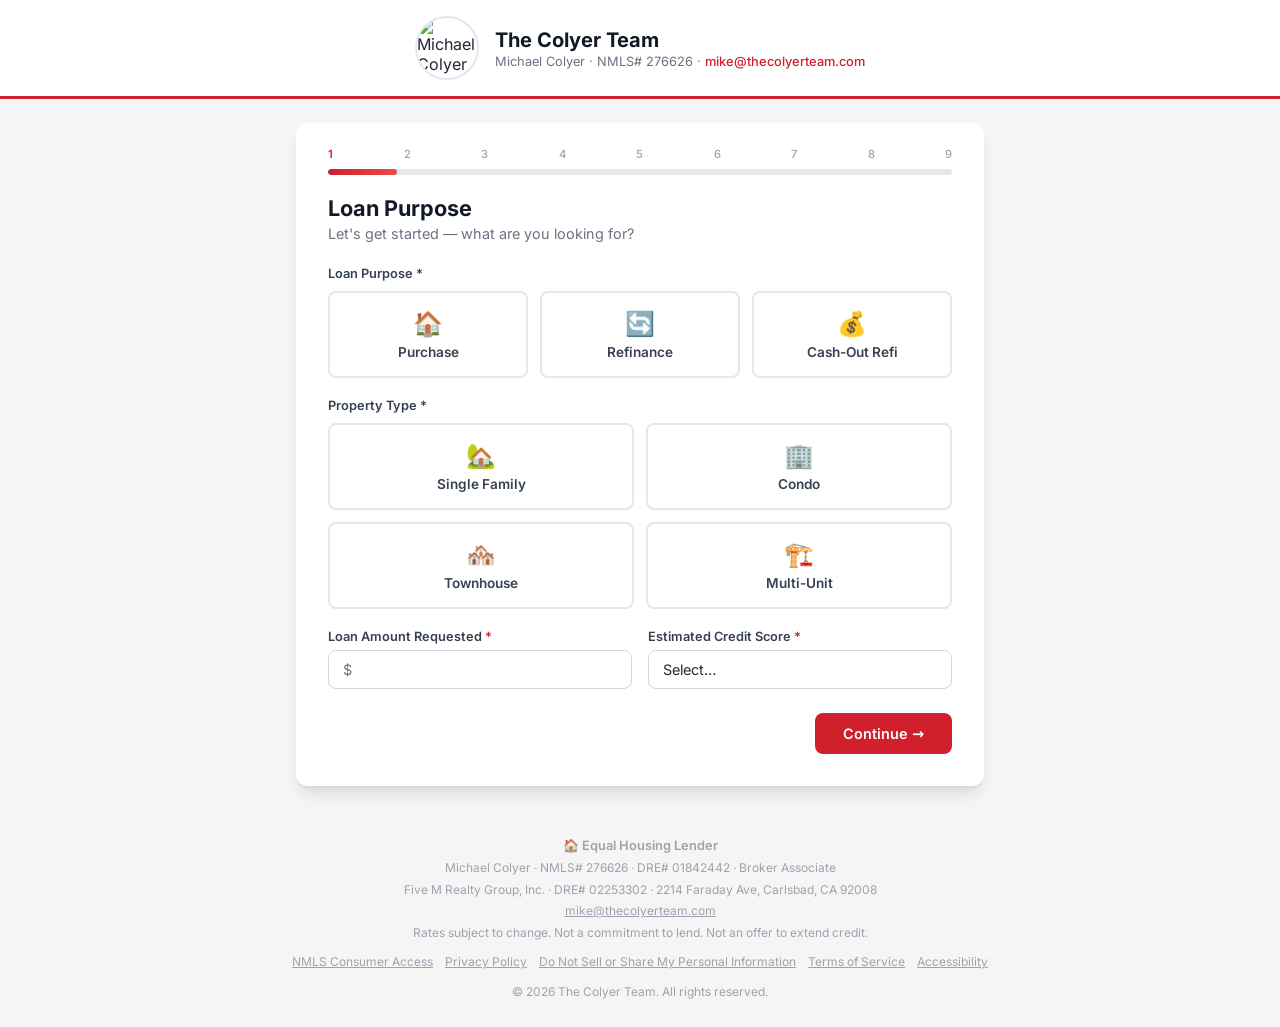
==== commit 0b2dde58: "Point all apply-form contact addresses at mike@thecolyerteam.com Replaces judy@vip.thecolyerteam.com" ====
--- a/index.html
+++ b/index.html
@@ -138,7 +138,8 @@
   .form-body{padding:20px 16px 24px}
   .progress-wrap{padding:20px 16px 0}
   .header{padding:12px 16px}
-  .btn{padding:10px 20px;font-size:.85rem}
+  .btn{padding:12px 20px;font-size:.85rem;min-height:44px}
+  .check-row input[type=checkbox]{width:22px;height:22px}
 }
 
 /* Spinner */
@@ -151,6 +152,7 @@
 .group-error{display:none;font-size:.75rem;color:var(--red);margin-top:-8px;margin-bottom:16px}
 .group-error.show{display:block}
 .option-card:focus-within{outline:2px solid var(--red);outline-offset:2px}
+.step:focus{outline:none}
 </style>
 </head>
 <body>
@@ -227,7 +229,7 @@
   <div class="form-row triple">
     <div class="form-group"><label>City <span class="req">*</span></label><input type="text" name="propCity" data-min="2" autocomplete="address-level2" aria-describedby="err-propCity"><span class="error-msg" id="err-propCity" role="alert">Required</span></div>
     <div class="form-group"><label>State <span class="req">*</span></label><select name="propState" aria-describedby="err-propState"><option value="">Select…</option></select><span class="error-msg" id="err-propState" role="alert">Required</span></div>
-    <div class="form-group"><label>ZIP <span class="req">*</span></label><input type="text" name="propZip" maxlength="5" pattern="\d{5}" autocomplete="postal-code" aria-describedby="err-propZip"><span class="error-msg" id="err-propZip" role="alert">5-digit ZIP</span></div>
+    <div class="form-group"><label>ZIP <span class="req">*</span></label><input type="text" name="propZip" maxlength="5" pattern="\d{5}" inputmode="numeric" autocomplete="postal-code" aria-describedby="err-propZip"><span class="error-msg" id="err-propZip" role="alert">5-digit ZIP</span></div>
   </div>
   <div class="form-row">
     <div class="form-group"><label>Estimated Value <span class="req">*</span></label><input type="text" name="propValue" placeholder="$" autocomplete="off" inputmode="numeric" aria-describedby="err-propValue"><span class="error-msg" id="err-propValue" role="alert">Required</span></div>
@@ -251,7 +253,7 @@
     <div class="form-group"><label>Marital Status <span class="req">*</span></label><select name="maritalStatus" aria-describedby="err-maritalStatus"><option value="">Select…</option><option>Single</option><option>Married</option><option>Separated</option><option>Divorced</option><option>Widowed</option></select><span class="error-msg" id="err-maritalStatus" role="alert">Required</span></div>
   </div>
   <div class="form-row">
-    <div class="form-group"><label>Number of Dependents</label><input type="number" name="dependents" min="0" max="20" value="0" autocomplete="off"></div>
+    <div class="form-group"><label>Number of Dependents</label><input type="number" name="dependents" min="0" max="20" value="0" inputmode="numeric" autocomplete="off"></div>
     <div class="form-group"><label>Social Security Number <span class="req">*</span></label><input type="password" name="ssn" maxlength="11" placeholder="XXX-XX-XXXX" autocomplete="off" inputmode="numeric" aria-describedby="err-ssn"><span class="error-msg" id="err-ssn" role="alert">9 digits required</span></div>
   </div>
 
@@ -312,11 +314,11 @@
   <div class="form-row triple">
     <div class="form-group"><label>City <span class="req">*</span></label><input type="text" name="curCity" data-min="2" autocomplete="address-level2" aria-describedby="err-curCity"><span class="error-msg" id="err-curCity" role="alert">Required</span></div>
     <div class="form-group"><label>State <span class="req">*</span></label><select name="curState" aria-describedby="err-curState"><option value="">Select…</option></select><span class="error-msg" id="err-curState" role="alert">Required</span></div>
-    <div class="form-group"><label>ZIP <span class="req">*</span></label><input type="text" name="curZip" maxlength="5" pattern="\d{5}" autocomplete="postal-code" aria-describedby="err-curZip"><span class="error-msg" id="err-curZip" role="alert">5-digit ZIP</span></div>
+    <div class="form-group"><label>ZIP <span class="req">*</span></label><input type="text" name="curZip" maxlength="5" pattern="\d{5}" inputmode="numeric" autocomplete="postal-code" aria-describedby="err-curZip"><span class="error-msg" id="err-curZip" role="alert">5-digit ZIP</span></div>
   </div>
   <div class="form-row">
     <div class="form-group"><label>Own or Rent <span class="req">*</span></label><select name="curOwnRent" aria-describedby="err-curOwnRent"><option value="">Select…</option><option>Own</option><option>Rent</option><option>Living Rent-Free</option></select><span class="error-msg" id="err-curOwnRent" role="alert">Required</span></div>
-    <div class="form-group"><label>Years at Address <span class="req">*</span></label><input type="number" name="curYears" min="0" max="99" autocomplete="off" aria-describedby="err-curYears"><span class="error-msg" id="err-curYears" role="alert">Required</span></div>
+    <div class="form-group"><label>Years at Address <span class="req">*</span></label><input type="number" name="curYears" min="0" max="99" inputmode="numeric" autocomplete="off" aria-describedby="err-curYears"><span class="error-msg" id="err-curYears" role="alert">Required</span></div>
   </div>
   <div class="form-row single"><div class="form-group"><label>Monthly Housing Expense (rent/mortgage payment)</label><input type="text" name="monthlyHousingExpense" placeholder="$/mo" autocomplete="off" inputmode="numeric"></div></div>
   <div id="prevAddrBlock" style="display:none">
@@ -325,7 +327,7 @@
     <div class="form-row triple">
       <div class="form-group"><label>City <span class="req prev-req">*</span></label><input type="text" name="prevCity" autocomplete="off" aria-describedby="err-prevCity"><span class="error-msg" id="err-prevCity" role="alert">Required</span></div>
       <div class="form-group"><label>State <span class="req prev-req">*</span></label><select name="prevState" aria-describedby="err-prevState"><option value="">Select…</option></select><span class="error-msg" id="err-prevState" role="alert">Required</span></div>
-      <div class="form-group"><label>ZIP <span class="req prev-req">*</span></label><input type="text" name="prevZip" maxlength="5" autocomplete="off" aria-describedby="err-prevZip"><span class="error-msg" id="err-prevZip" role="alert">5-digit ZIP</span></div>
+      <div class="form-group"><label>ZIP <span class="req prev-req">*</span></label><input type="text" name="prevZip" maxlength="5" inputmode="numeric" autocomplete="off" aria-describedby="err-prevZip"><span class="error-msg" id="err-prevZip" role="alert">5-digit ZIP</span></div>
     </div>
   </div>
 </div>
@@ -464,7 +466,7 @@
   <h2>Application Submitted!</h2>
   <p>Thank you for applying with The Colyer Team.</p>
   <p><strong>We'll contact you within 1 business day.</strong></p>
-  <p style="margin-top:20px;font-size:.85rem;color:var(--gray-400)">Questions? Email <a href="mailto:judy@vip.thecolyerteam.com">judy@vip.thecolyerteam.com</a></p>
+  <p style="margin-top:20px;font-size:.85rem;color:var(--gray-400)">Questions? Email <a href="mailto:mike@thecolyerteam.com">mike@thecolyerteam.com</a></p>
 </div>
 
 </div>
@@ -474,7 +476,7 @@
   <div class="ehl">🏠 Equal Housing Lender</div>
   Michael Colyer · NMLS# 276626 · DRE# 01842442 · Broker Associate<br>
   Five M Realty Group, Inc. · DRE# 02253302 · 2214 Faraday Ave, Carlsbad, CA 92008<br>
-  <a href="mailto:judy@vip.thecolyerteam.com">judy@vip.thecolyerteam.com</a><br>
+  <a href="mailto:mike@thecolyerteam.com">mike@thecolyerteam.com</a><br>
   Rates subject to change. Not a commitment to lend. Not an offer to extend credit.<br>
   <div class="footer-links">
     <a href="https://www.nmlsconsumeraccess.org/" target="_blank" rel="noopener">NMLS Consumer Access</a>
@@ -486,13 +488,13 @@
   © 2026 The Colyer Team. All rights reserved.
 </footer>
 
-<div class="compliance-modal-overlay" id="privacyModal" onclick="if(event.target===this)this.classList.remove('active')"><div class="compliance-modal"><button class="close-btn" onclick="document.getElementById('privacyModal').classList.remove('active')">&times;</button><h2>Privacy Policy</h2><p><strong>Effective Date:</strong> April 1, 2026</p><p>The Colyer Team is committed to protecting your privacy.</p><h3 style="font-size:.95rem;margin:12px 0 6px">Information We Collect</h3><ul><li>Contact and identification information (name, SSN, DOB, address)</li><li>Financial information (income, assets, employment, credit authorization)</li><li>Property information (address, estimated value)</li><li>Usage data (pages visited)</li></ul><h3 style="font-size:.95rem;margin:12px 0 6px">How We Use Your Information</h3><ul><li>To process your mortgage loan application</li><li>To verify your identity and financial qualifications</li><li>To comply with federal and state lending regulations</li></ul><h3 style="font-size:.95rem;margin:12px 0 6px">Your California Privacy Rights (CCPA/CPRA)</h3><p>California residents have the right to know what personal information we collect, request deletion (subject to legal retention requirements), and opt out of sale/sharing. Contact <a href="mailto:judy@vip.thecolyerteam.com">judy@vip.thecolyerteam.com</a>.</p></div></div>
-
-<div class="compliance-modal-overlay" id="dnsModal" onclick="if(event.target===this)this.classList.remove('active')"><div class="compliance-modal"><button class="close-btn" onclick="document.getElementById('dnsModal').classList.remove('active')">&times;</button><h2>Do Not Sell or Share My Personal Information</h2><p>Under CCPA/CPRA, you have the right to opt out of the sale or sharing of your personal information. We do not sell your personal information. To submit a request, email <a href="mailto:judy@vip.thecolyerteam.com">judy@vip.thecolyerteam.com</a> with subject "Do Not Sell or Share."</p></div></div>
-
-<div class="compliance-modal-overlay" id="tosModal" onclick="if(event.target===this)this.classList.remove('active')"><div class="compliance-modal"><button class="close-btn" onclick="document.getElementById('tosModal').classList.remove('active')">&times;</button><h2>Terms of Service</h2><p><strong>Effective Date:</strong> April 1, 2026</p><p>By accessing and using this website, you agree to these Terms of Service. This site is operated by Michael Colyer, Broker Associate, DRE# 01842442, NMLS# 276626, under Five M Realty Group, Inc., DRE# 02253302.</p><p>This website is provided for informational purposes only and does not constitute an offer to lend or a guarantee of any terms. All loan applications are subject to credit approval.</p><p>Information on this site does not constitute legal, financial, or tax advice. We make no warranties regarding accuracy or completeness. Contact <a href="mailto:judy@vip.thecolyerteam.com">judy@vip.thecolyerteam.com</a> with questions.</p></div></div>
-
-<div class="compliance-modal-overlay" id="adaModal" onclick="if(event.target===this)this.classList.remove('active')"><div class="compliance-modal"><button class="close-btn" onclick="document.getElementById('adaModal').classList.remove('active')">&times;</button><h2>Accessibility Statement</h2><p>The Colyer Team is committed to digital accessibility. We aim to conform to WCAG 2.1 Level AA. If you have difficulty using this site, contact us at <a href="mailto:judy@vip.thecolyerteam.com">judy@vip.thecolyerteam.com</a>.</p></div></div>
+<div class="compliance-modal-overlay" id="privacyModal" onclick="if(event.target===this)this.classList.remove('active')"><div class="compliance-modal"><button class="close-btn" onclick="document.getElementById('privacyModal').classList.remove('active')">&times;</button><h2>Privacy Policy</h2><p><strong>Effective Date:</strong> April 1, 2026</p><p>The Colyer Team is committed to protecting your privacy.</p><h3 style="font-size:.95rem;margin:12px 0 6px">Information We Collect</h3><ul><li>Contact and identification information (name, SSN, DOB, address)</li><li>Financial information (income, assets, employment, credit authorization)</li><li>Property information (address, estimated value)</li><li>Usage data (pages visited)</li></ul><h3 style="font-size:.95rem;margin:12px 0 6px">How We Use Your Information</h3><ul><li>To process your mortgage loan application</li><li>To verify your identity and financial qualifications</li><li>To comply with federal and state lending regulations</li></ul><h3 style="font-size:.95rem;margin:12px 0 6px">Your California Privacy Rights (CCPA/CPRA)</h3><p>California residents have the right to know what personal information we collect, request deletion (subject to legal retention requirements), and opt out of sale/sharing. Contact <a href="mailto:mike@thecolyerteam.com">mike@thecolyerteam.com</a>.</p></div></div>
+
+<div class="compliance-modal-overlay" id="dnsModal" onclick="if(event.target===this)this.classList.remove('active')"><div class="compliance-modal"><button class="close-btn" onclick="document.getElementById('dnsModal').classList.remove('active')">&times;</button><h2>Do Not Sell or Share My Personal Information</h2><p>Under CCPA/CPRA, you have the right to opt out of the sale or sharing of your personal information. We do not sell your personal information. To submit a request, email <a href="mailto:mike@thecolyerteam.com">mike@thecolyerteam.com</a> with subject "Do Not Sell or Share."</p></div></div>
+
+<div class="compliance-modal-overlay" id="tosModal" onclick="if(event.target===this)this.classList.remove('active')"><div class="compliance-modal"><button class="close-btn" onclick="document.getElementById('tosModal').classList.remove('active')">&times;</button><h2>Terms of Service</h2><p><strong>Effective Date:</strong> April 1, 2026</p><p>By accessing and using this website, you agree to these Terms of Service. This site is operated by Michael Colyer, Broker Associate, DRE# 01842442, NMLS# 276626, under Five M Realty Group, Inc., DRE# 02253302.</p><p>This website is provided for informational purposes only and does not constitute an offer to lend or a guarantee of any terms. All loan applications are subject to credit approval.</p><p>Information on this site does not constitute legal, financial, or tax advice. We make no warranties regarding accuracy or completeness. Contact <a href="mailto:mike@thecolyerteam.com">mike@thecolyerteam.com</a> with questions.</p></div></div>
+
+<div class="compliance-modal-overlay" id="adaModal" onclick="if(event.target===this)this.classList.remove('active')"><div class="compliance-modal"><button class="close-btn" onclick="document.getElementById('adaModal').classList.remove('active')">&times;</button><h2>Accessibility Statement</h2><p>The Colyer Team is committed to digital accessibility. We aim to conform to WCAG 2.1 Level AA. If you have difficulty using this site, contact us at <a href="mailto:mike@thecolyerteam.com">mike@thecolyerteam.com</a>.</p></div></div>
 
 <script>
 // Turnstile callback
@@ -589,9 +591,11 @@
 const btnBack = document.getElementById('btnBack');
 const btnSubmit = document.getElementById('btnSubmit');
 
+let _firstPaint = true;
 function updateUI(){
   document.querySelectorAll('.step').forEach(s=>s.classList.remove('active'));
-  document.querySelector(`.step[data-step="${currentStep}"]`).classList.add('active');
+  const activeStep = document.querySelector(`.step[data-step="${currentStep}"]`);
+  activeStep.classList.add('active');
   document.getElementById('stepTitle').textContent = stepData[currentStep-1].title;
   document.getElementById('stepSubtitle').textContent = stepData[currentStep-1].sub;
   document.getElementById('progressFill').style.width = (currentStep/totalSteps*100)+'%';
@@ -610,6 +614,15 @@
   }
   if(currentStep===9) buildReview();
   window.scrollTo({top:0,behavior:'smooth'});
+  // Tab order: without this, focus stays on Continue, which sits AFTER the step in
+  // the DOM, so the next Tab escapes into the footer instead of entering the new
+  // step. Focus the step container rather than its first input: Tab then lands on
+  // the first field, and a mobile keyboard does not pop up unbidden.
+  if(!_firstPaint){
+    activeStep.setAttribute('tabindex','-1');
+    try { activeStep.focus({preventScroll:true}); } catch(_) {}
+  }
+  _firstPaint = false;
 }
 
 // Option cards
